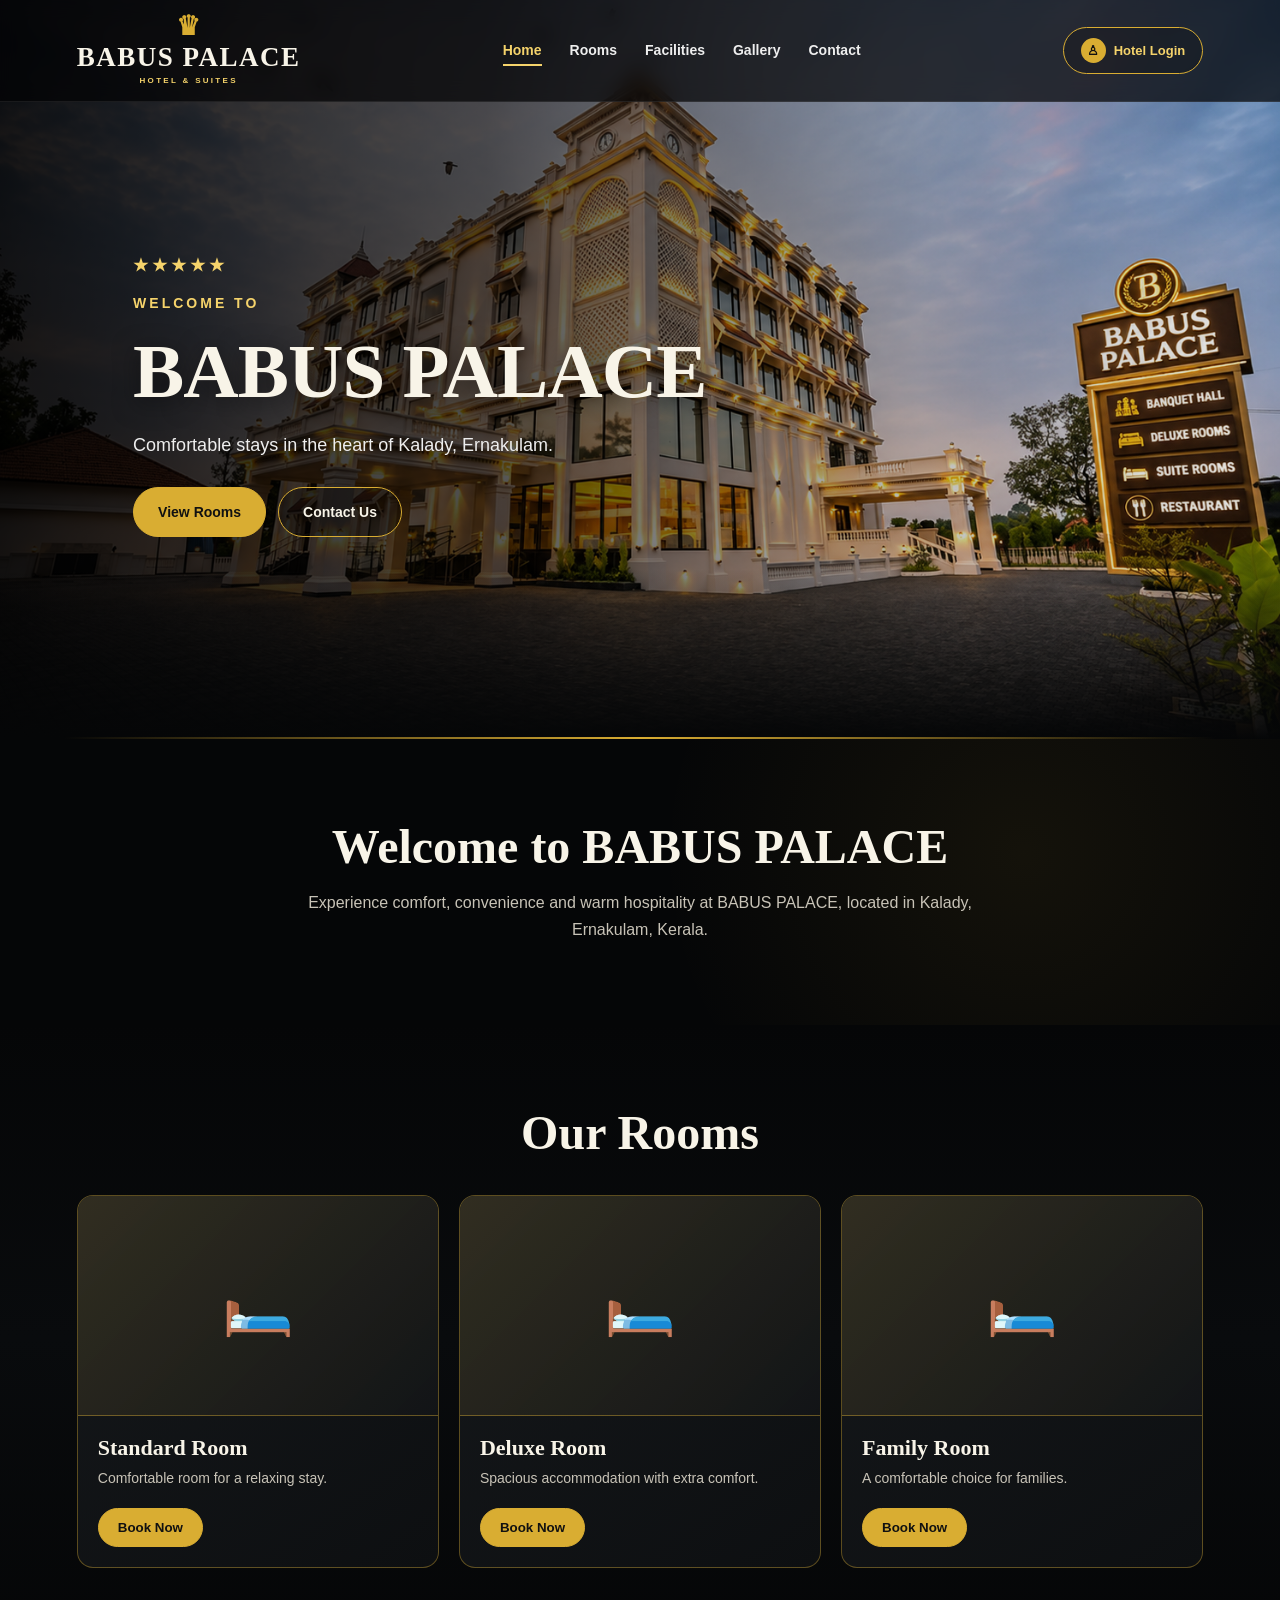
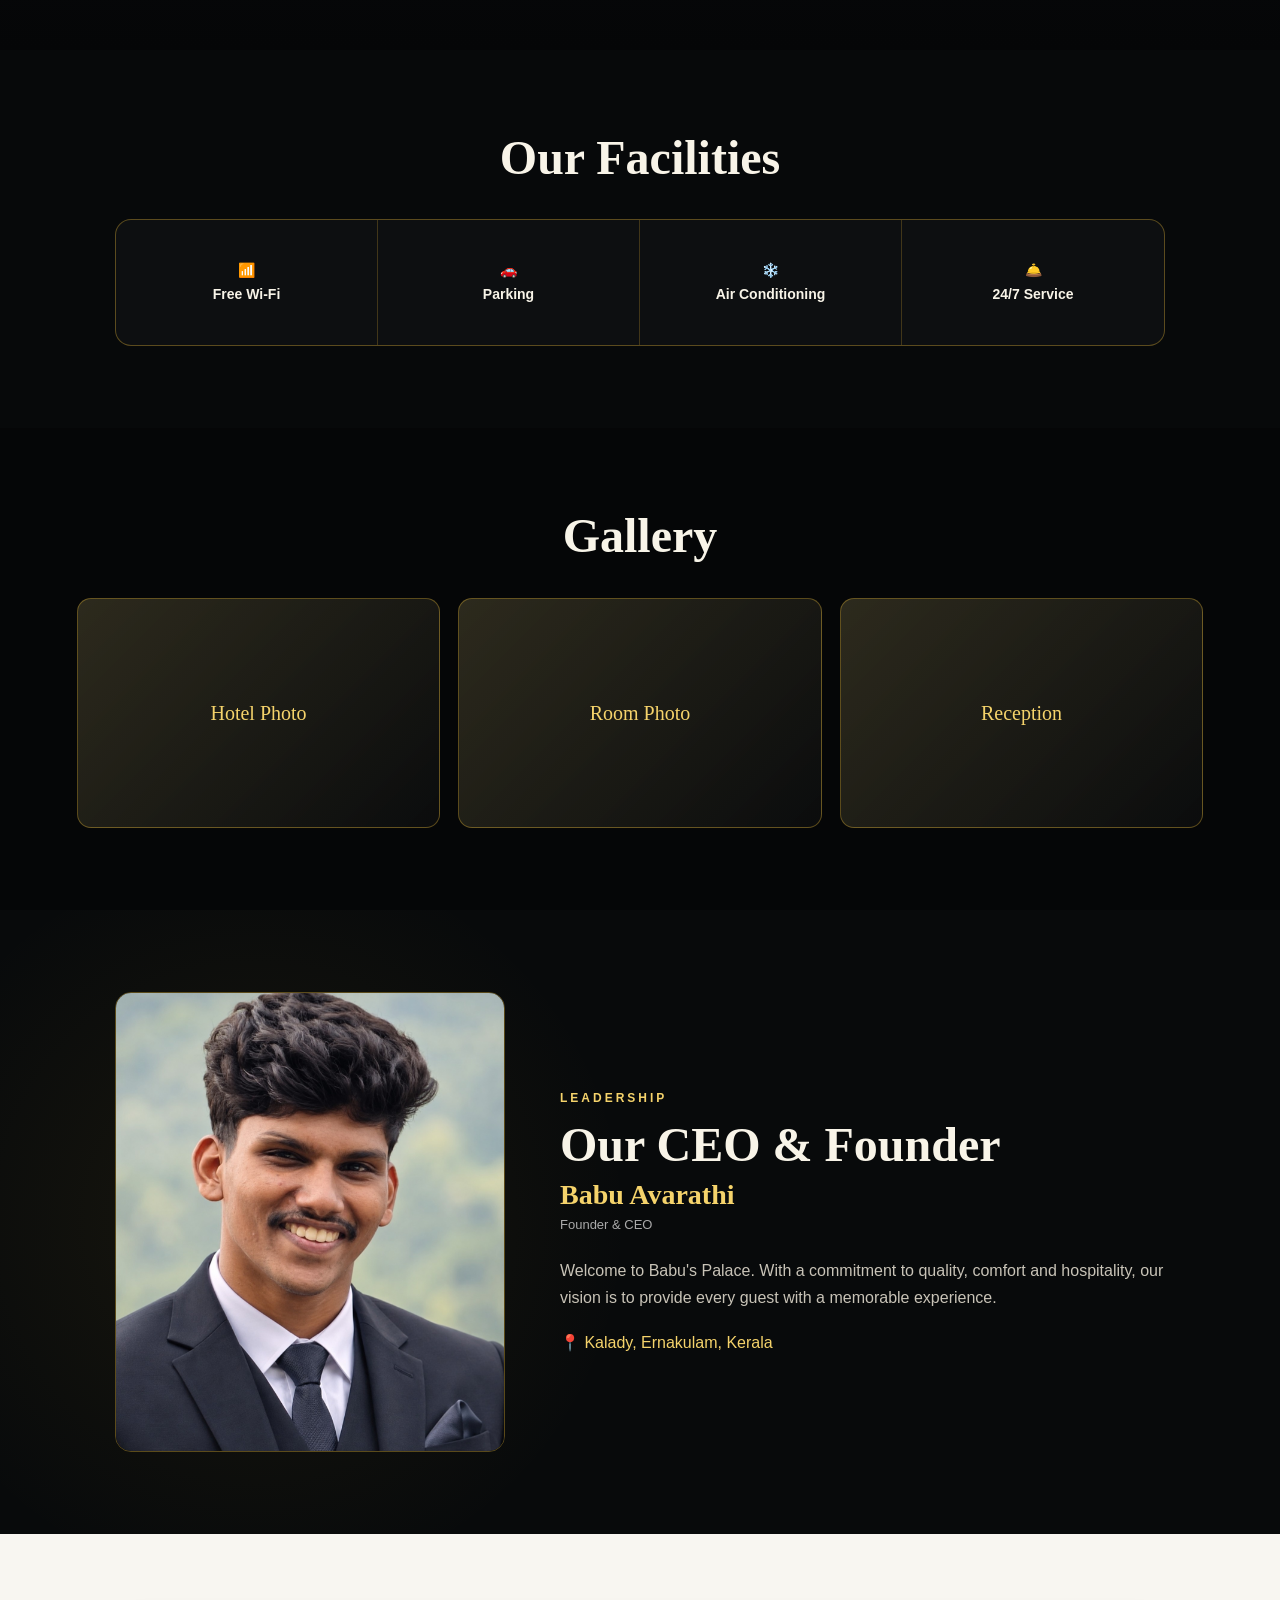
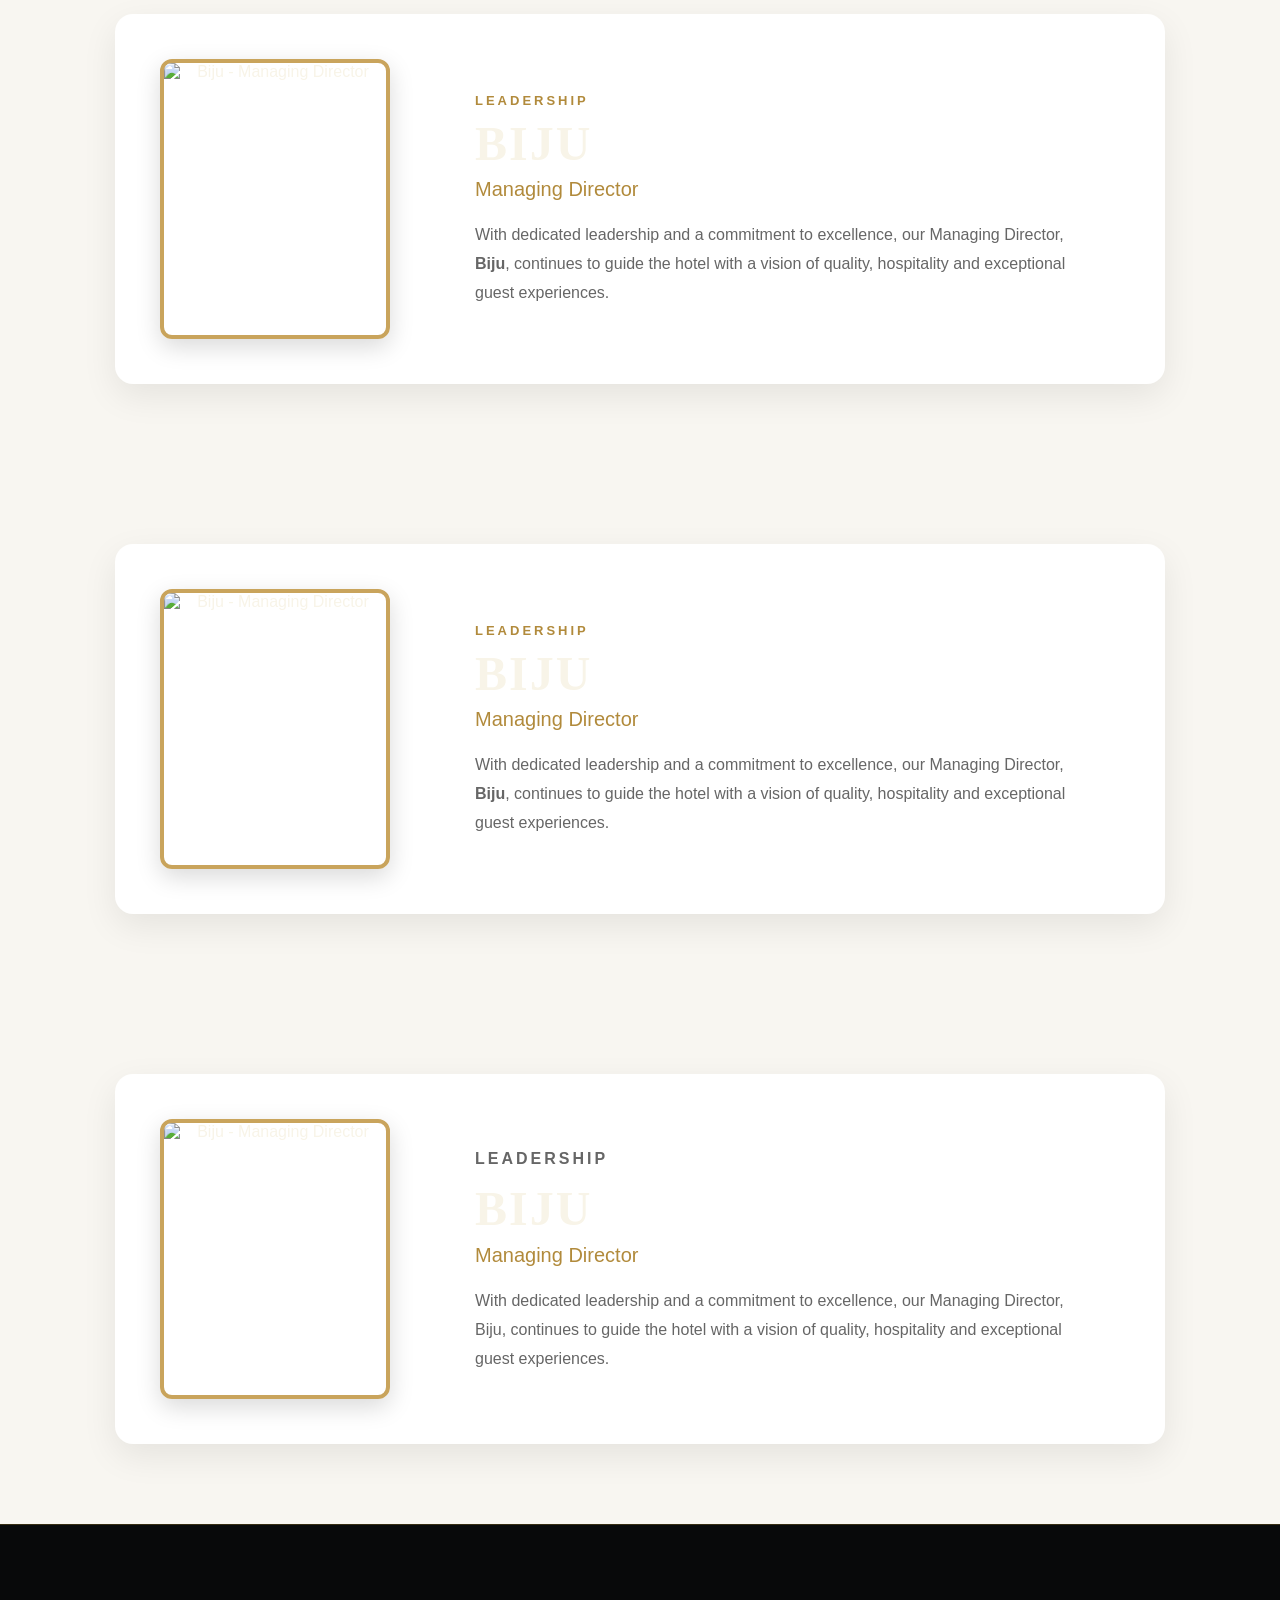
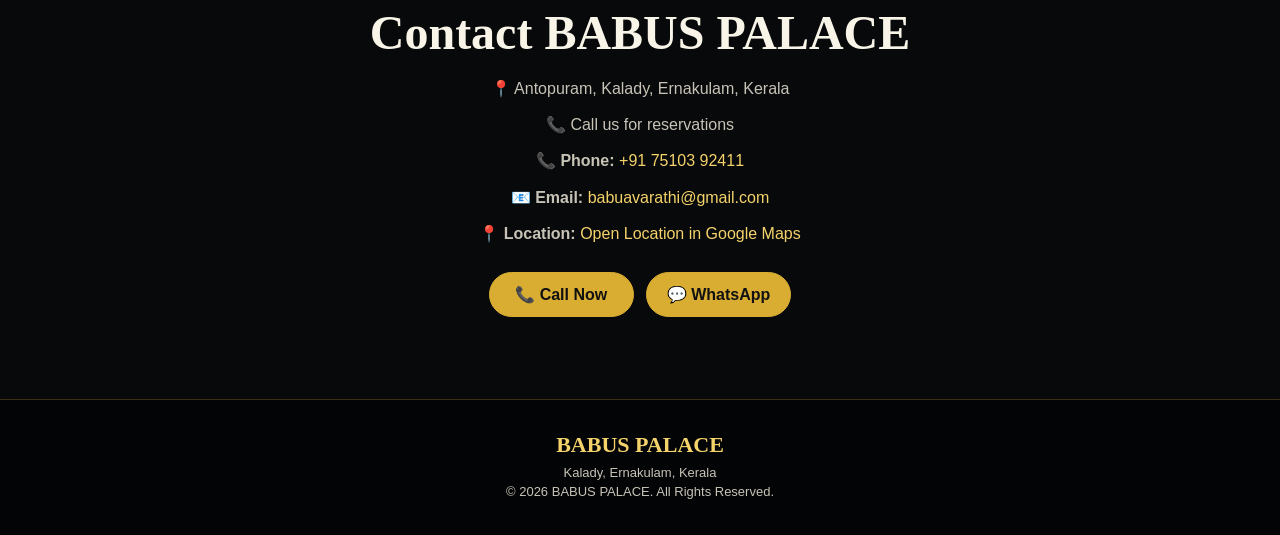
==== index.html @ 56fa8576 "Update index.html" ====
<!DOCTYPE html>
<html lang="en">
<head>
    <meta charset="UTF-8">
    <meta name="viewport" content="width=device-width, initial-scale=1.0">

    <title>BABUS PALACE | Kalady, Ernakulam</title>

    <link rel="stylesheet" href="./style.css">
</head>

<body>

    <!-- Navigation -->
    <header>
        <div class="logo">BABUS PALACE</div>

        <nav>
            <a href="#home">Home</a>
            <a href="#rooms">Rooms</a>
            <a href="#facilities">Facilities</a>
            <a href="#gallery">Gallery</a>
            <a href="#contact">Contact</a>
        </nav>
        <a href="admin.html" class="hotel-login">
    <span class="hotel-login-icon">♙</span>
    <span>Hotel Login</span>
</a>
    </header>


    <!-- Hero Section -->
    <section id="home" class="hero">

        <div class="hero-content">

            <p class="welcome">WELCOME TO</p>

            <h1>BABUS PALACE</h1>

            <p>
                Comfortable stays in the heart of
                Kalady, Ernakulam.
            </p>

            <div class="buttons">

                <a href="#rooms" class="btn">
                    View Rooms
                </a>

                <a href="#contact" class="btn secondary">
                    Contact Us
                </a>

            </div>

        </div>

    </section>


    <!-- About -->
    <section class="about">

        <h2>Welcome to BABUS PALACE</h2>

        <p>
            Experience comfort, convenience and warm hospitality
            at BABUS PALACE, located in Kalady, Ernakulam, Kerala.
        </p>

    </section>


    <!-- Rooms -->
    <section id="rooms" class="section">

        <h2>Our Rooms</h2>

        <div class="cards">

            <div class="card">

                <div class="room-image">
                    🛏️
                </div>

                <h3>Standard Room</h3>

                <p>
                    Comfortable room for a relaxing stay.
                </p>

                <button onclick="bookRoom('Standard Room')">
                    Book Now
                </button>

            </div>


            <div class="card">

                <div class="room-image">
                    🛏️
                </div>

                <h3>Deluxe Room</h3>

                <p>
                    Spacious accommodation with extra comfort.
                </p>

                <button onclick="bookRoom('Deluxe Room')">
                    Book Now
                </button>

            </div>


            <div class="card">

                <div class="room-image">
                    🛏️
                </div>

                <h3>Family Room</h3>

                <p>
                    A comfortable choice for families.
                </p>

                <button onclick="bookRoom('Family Room')">
                    Book Now
                </button>

            </div>

        </div>

    </section>


    <!-- Facilities -->
    <section id="facilities" class="section facilities">

        <h2>Our Facilities</h2>

        <div class="facility-grid">

            <div>📶<br>Free Wi-Fi</div>

            <div>🚗<br>Parking</div>

            <div>❄️<br>Air Conditioning</div>

            <div>🛎️<br>24/7 Service</div>

        </div>

    </section>


    <!-- Gallery -->
    <section id="gallery" class="section">

        <h2>Gallery</h2>

        <div class="gallery">

            <div class="gallery-box">Hotel Photo</div>

            <div class="gallery-box">Room Photo</div>

            <div class="gallery-box">Reception</div>

        </div>

    </section>

<!-- CEO SECTION -->
<section class="ceo-section">
    <div class="ceo-container">

        <div class="ceo-photo">
            <img src="ceo.jpg" alt="Babu Avarathi - CEO & Founder">
        </div>

        <div class="ceo-details">
            <p class="ceo-label">LEADERSHIP</p>
            <h2>Our CEO & Founder</h2>
            <h3>Babu Avarathi</h3>
            <p class="ceo-title">Founder & CEO</p>

            <p>
                Welcome to Babu's Palace. With a commitment to quality,
                comfort and hospitality, our vision is to provide every
                guest with a memorable experience.
            </p>

            <p class="ceo-location">
                📍 Kalady, Ernakulam, Kerala
            </p>
        </div>

    </div>
</section>
    <!-- Managing Director Section -->
<section class="md-section" id="managing-director">

    <div class="md-container">

        <div class="md-photo">
            <img src="md.jpg" alt="Biju - Managing Director">
        </div>

        <div class="md-content">
            <span class="md-label">LEADERSHIP</span>

            <h2>BIJU</h2>

            <h3>Managing Director</h3>

            <p>
                With dedicated leadership and a commitment to excellence,
                our Managing Director, <strong>Biju</strong>, continues to
                guide the hotel with a vision of quality, hospitality and
                exceptional guest experiences.
            </p>
        </div>

    </div>

</section>

<!-- Managing Director Section -->
<section class="md-section" id="managing-director">

    <div class="md-container">

        <div class="md-photo">
            <img src="md.jpg" alt="Biju - Managing Director">
        </div>

        <div class="md-content">
            <span class="md-label">LEADERSHIP</span>

            <h2>BIJU</h2>

            <h3>Managing Director</h3>

            <p>
                With dedicated leadership and a commitment to excellence,
                our Managing Director, <strong>Biju</strong>, continues to
                guide the hotel with a vision of quality, hospitality and
                exceptional guest experiences.
            </p>
        </div>

    </div>

</section>

<!-- Managing Director -->
<section class="md-section" id="managing-director">

    <div class="md-container">

        <div class="md-photo">
            <img src="md.png" alt="Biju - Managing Director">
        </div>

        <div class="md-content">

            <p class="md-label">LEADERSHIP</p>

            <h2>BIJU</h2>

            <h3>Managing Director</h3>

            <p>
                With dedicated leadership and a commitment to excellence,
                our Managing Director, Biju, continues to guide the hotel
                with a vision of quality, hospitality and exceptional
                guest experiences.
            </p>

        </div>

    </div>

</section>
    <!-- Contact -->
    
<!-- Contact -->
<section id="contact" class="contact-section">

    <h2>Contact BABUS PALACE</h2>

    <p>📍 Antopuram, Kalady, Ernakulam, Kerala</p>

    <p>📞 Call us for reservations</p>

    <p>
        📞 <strong>Phone:</strong>
        <a href="tel:+917510392411">+91 75103 92411</a>
    </p>

    <p>
        📧 <strong>Email:</strong>
        <a href="mailto:babuavarathi@gmail.com">
            babuavarathi@gmail.com
        </a>
    </p>

    <p>
        📍 <strong>Location:</strong>
        <a href="https://www.google.com/maps/search/?api=1&query=Antopuram%2C%20Kalady%2C%20Ernakulam%2C%20Kerala"
           target="_blank">
            Open Location in Google Maps
        </a>
    </p>

    <div class="contact-buttons">

        <a href="tel:+917510392411">
            📞 Call Now
        </a>

        <a href="https://wa.me/917510392411" target="_blank">
            💬 WhatsApp
        </a>

    </div>

</section>

    <!-- Footer -->
    <footer>

        <h3>BABUS PALACE</h3>

        <p>Kalady, Ernakulam, Kerala</p>

        <p>© 2026 BABUS PALACE. All Rights Reserved.</p>

    </footer>


    <script src="script.js"></script>
    
</body>
</html>
---- style.css ----
/* =========================================================
   BABUS PALACE HOTEL & SUITES
   LUXURY BLACK + GOLD RESPONSIVE DESIGN
   ========================================================= */

:root{
    --gold:#d9ad32;
    --gold-light:#f5d36b;
    --gold-dark:#9b7418;
    --black:#050607;
    --black-2:#0b0d0f;
    --card:#111417;
    --white:#f8f4e8;
    --muted:#c8c3b7;
    --line:rgba(217,173,50,.38);
    --serif:Georgia,"Times New Roman",serif;
    --sans:Arial,Helvetica,sans-serif;
}

*{
    box-sizing:border-box;
    margin:0;
    padding:0;
}

html{
    scroll-behavior:smooth;
    width:100%;
    overflow-x:hidden;
}

body{
    width:100%;
    min-height:100vh;
    overflow-x:hidden;
    background:var(--black);
    color:var(--white);
    font-family:var(--sans);
}

a{
    color:inherit;
}

img{
    max-width:100%;
    display:block;
}

/* =========================================================
   HEADER
   ========================================================= */

header{
    position:absolute;
    top:0;
    left:0;
    right:0;
    z-index:1000;

    min-height:92px;
    padding:16px 5%;

    display:flex;
    align-items:center;
    justify-content:space-between;
    gap:24px;

    background:rgba(3,4,5,.72);
    border-bottom:1px solid rgba(255,255,255,.08);

    backdrop-filter:blur(10px);
}

.logo{
    flex:0 0 auto;

    color:var(--white)!important;
    font-family:var(--serif);
    font-size:27px;
    font-weight:700;
    letter-spacing:1.5px;
    line-height:1;
    text-align:center;
    white-space:nowrap;
}

.logo::before{
    content:"♛";
    display:block;
    color:var(--gold);
    font-size:27px;
    line-height:.8;
    margin-bottom:6px;
}

.logo::after{
    content:"HOTEL & SUITES";
    display:block;
    margin-top:5px;

    color:var(--gold-light);
    font:700 8px var(--sans);
    letter-spacing:2.3px;
}

nav{
    flex:1;

    display:flex;
    align-items:center;
    justify-content:center;

    gap:28px;
}

nav a{
    position:relative;

    padding:10px 0;

    color:#eee!important;
    text-decoration:none;

    font-size:14px;
    font-weight:600;
    white-space:nowrap;
}

nav a::after{
    content:"";

    position:absolute;
    left:0;
    bottom:2px;

    width:0;
    height:2px;

    background:var(--gold-light);

    transition:.25s;
}

nav a:hover,
nav a:first-child{
    color:var(--gold-light)!important;
}

nav a:hover::after,
nav a:first-child::after{
    width:100%;
}

/* HOTEL LOGIN */

.hotel-login{
    flex:0 0 auto;

    display:inline-flex!important;
    align-items:center!important;
    justify-content:center!important;

    gap:8px!important;

    padding:10px 17px!important;

    border:1px solid var(--gold)!important;
    border-radius:30px!important;

    background:rgba(0,0,0,.2)!important;
    color:var(--gold-light)!important;

    text-decoration:none!important;

    font-size:13px!important;
    font-weight:700!important;

    transition:.25s;
}

.hotel-login:hover{
    background:var(--gold)!important;
    color:#111!important;
    transform:translateY(-2px);
}

.hotel-login-icon{
    width:25px!important;
    height:25px!important;

    display:flex!important;
    align-items:center!important;
    justify-content:center!important;

    border-radius:50%!important;

    background:var(--gold)!important;
    color:#111!important;

    font-size:13px!important;
}

/* =========================================================
   HERO
   ========================================================= */

.hero{
    position:relative;

    min-height:720px;
    width:100%;

    display:flex;
    align-items:center;

    overflow:hidden;

    background:
        linear-gradient(
            90deg,
            rgba(0,0,0,.90) 0%,
            rgba(0,0,0,.68) 38%,
            rgba(0,0,0,.25) 72%,
            rgba(0,0,0,.08) 100%
        ),
        url("hotel.jpg") center/cover no-repeat;
}

.hero::before{
    content:"";

    position:absolute;
    left:0;
    right:0;
    bottom:0;

    height:170px;

    background:linear-gradient(
        transparent,
        var(--black)
    );
}

.hero::after{
    content:"";

    position:absolute;

    left:5%;
    right:5%;
    bottom:0;

    height:2px;

    background:linear-gradient(
        90deg,
        transparent,
        var(--gold),
        transparent
    );
}

.hero-content{
    position:relative;
    z-index:2;

    width:min(1150px,90%);
    margin:auto;

    padding:150px 0 100px;
}

.welcome{
    color:var(--gold-light)!important;

    font-size:14px!important;
    font-weight:700;

    letter-spacing:3px!important;

    margin-bottom:17px;
}

.welcome::before{
    content:"★★★★★";

    display:block;

    color:var(--gold-light);

    font-size:17px;
    letter-spacing:4px;

    margin-bottom:11px;
}

.hero h1{
    max-width:700px;

    margin:0 0 20px!important;

    color:var(--white)!important;

    font:
        700
        clamp(45px,6vw,78px)
        /1.02
        var(--serif)!important;

    letter-spacing:-1px;

    text-shadow:0 5px 25px rgba(0,0,0,.5);
}

.hero p:not(.welcome){
    max-width:570px;

    margin-bottom:27px!important;

    color:#eee!important;

    font-size:18px!important;
    line-height:1.6!important;
}

/* =========================================================
   HERO BUTTONS
   IMPORTANT: YOUR HTML USES .buttons
   ========================================================= */

.buttons{
    display:flex;
    flex-wrap:wrap;
    gap:12px;
}

.btn{
    min-height:50px;

    display:inline-flex;
    align-items:center;
    justify-content:center;

    padding:13px 24px!important;

    border:1px solid var(--gold)!important;
    border-radius:30px!important;

    background:var(--gold)!important;
    color:#111!important;

    text-decoration:none!important;

    font-size:14px;
    font-weight:700;

    transition:.25s;
}

.btn:hover{
    background:var(--gold-light)!important;
    transform:translateY(-2px);
}

.btn.secondary{
    background:rgba(0,0,0,.35)!important;
    color:var(--white)!important;
}

/* =========================================================
   ALL SECTIONS
   ========================================================= */

section{
    position:relative;

    width:100%;

    padding:82px 5%;

    background:var(--black);
}

section h2{
    color:var(--white)!important;

    font:
        700
        clamp(32px,4vw,48px)
        /1.1
        var(--serif)!important;

    margin-bottom:15px;
}

section p{
    color:var(--muted);
    line-height:1.7;
}

/* =========================================================
   ABOUT
   ========================================================= */

.about{
    background:
        radial-gradient(
            circle at 80% 40%,
            rgba(217,173,50,.07),
            transparent 35%
        ),
        var(--black)!important;

    text-align:center;
}

.about p{
    max-width:720px;
    margin:auto;
}

/* =========================================================
   ROOMS
   IMPORTANT: YOUR HTML USES .cards AND .card
   ========================================================= */

#rooms{
    background:
        linear-gradient(
            180deg,
            var(--black),
            #090b0d,
            var(--black)
        );
}

#rooms > h2{
    text-align:center;
}

.cards{
    width:min(1150px,100%);

    margin:35px auto 0;

    display:grid;

    grid-template-columns:
        repeat(3,minmax(0,1fr));

    gap:20px;
}

.card{
    overflow:hidden;

    background:
        linear-gradient(
            145deg,
            #15181b,
            #0d0f11
        )!important;

    border:1px solid var(--line)!important;

    border-radius:16px!important;

    transition:.3s ease;

    text-align:left;
}

.card:hover{
    transform:translateY(-7px);

    border-color:var(--gold)!important;

    box-shadow:
        0 18px 40px rgba(0,0,0,.55);
}

/* ROOM IMAGE */

.room-image{
    width:100%;
    height:220px;

    display:flex;
    align-items:center;
    justify-content:center;

    background:
        linear-gradient(
            135deg,
            rgba(217,173,50,.13),
            rgba(0,0,0,.25)
        ),
        #181b1e;

    color:var(--gold-light);

    font-size:58px;

    border-bottom:1px solid var(--line);
}

.card h3{
    padding:19px 20px 6px;

    color:var(--white)!important;

    font:
        700
        22px
        var(--serif)!important;
}

.card p{
    padding:0 20px 17px;

    color:var(--muted)!important;

    font-size:14px;
}

.card button{
    margin:0 20px 20px;

    padding:11px 19px;

    border:1px solid var(--gold);

    border-radius:25px;

    background:var(--gold);

    color:#111;

    font-weight:700;

    cursor:pointer;

    transition:.25s;
}

.card button:hover{
    background:var(--gold-light);

    transform:translateY(-2px);
}

/* =========================================================
   FACILITIES
   IMPORTANT: YOUR HTML USES .facility-grid
   ========================================================= */

.facilities{
    background:#07090a!important;
}

#facilities > h2{
    text-align:center;
}

.facility-grid{
    width:min(1050px,100%);

    margin:35px auto 0;

    display:grid;

    grid-template-columns:
        repeat(4,1fr);

    border:1px solid var(--line);

    border-radius:16px;

    overflow:hidden;

    background:#0d0f11;
}

.facility-grid > div{
    min-height:125px;

    padding:25px 12px;

    display:flex;

    flex-direction:column;

    align-items:center;
    justify-content:center;

    text-align:center;

    color:var(--white);

    font-size:14px;

    font-weight:700;

    line-height:1.7;

    border-right:
        1px solid
        rgba(217,173,50,.25);
}

.facility-grid > div:last-child{
    border-right:0;
}

/* =========================================================
   GALLERY
   IMPORTANT: YOUR HTML USES .gallery-box
   ========================================================= */

#gallery{
    background:var(--black);
}

#gallery > h2{
    text-align:center;
}

.gallery{
    width:min(1150px,100%);

    margin:35px auto 0;

    display:grid;

    grid-template-columns:
        repeat(3,1fr);

    gap:18px;
}

.gallery-box{
    min-height:230px;

    display:flex;

    align-items:center;
    justify-content:center;

    border:1px solid var(--line);

    border-radius:14px;

    background:
        linear-gradient(
            135deg,
            rgba(217,173,50,.12),
            rgba(0,0,0,.5)
        ),
        #15181a;

    color:var(--gold-light);

    font-family:var(--serif);

    font-size:20px;

    text-align:center;

    transition:.3s;
}

.gallery-box:hover{
    transform:translateY(-5px);

    border-color:var(--gold);

    box-shadow:
        0 15px 35px rgba(0,0,0,.45);
}

/* =========================================================
   CEO SECTION
   ========================================================= */

.ceo-section{
    background:
        radial-gradient(
            circle at 20% 50%,
            rgba(217,173,50,.08),
            transparent 35%
        ),
        #080a0b!important;
}

.ceo-container{
    width:min(1050px,100%);

    margin:auto;

    display:grid;

    grid-template-columns:
        minmax(260px,390px)
        1fr;

    gap:55px;

    align-items:center;
}

.ceo-photo img{
    width:100%;

    height:460px;

    object-fit:cover;

    object-position:center;

    border:1px solid var(--line);

    border-radius:16px;
}

.ceo-label{
    color:var(--gold-light)!important;

    font-size:12px;

    font-weight:700;

    letter-spacing:3px;

    margin-bottom:10px;
}

.ceo-details h2{
    margin-bottom:8px;
}

.ceo-details h3{
    color:var(--gold-light);

    font:
        700
        28px
        var(--serif);

    margin-bottom:3px;
}

.ceo-title{
    color:#aaa!important;

    font-size:13px;

    margin-bottom:20px;
}

.ceo-location{
    margin-top:18px;

    color:var(--gold-light)!important;
}

/* =========================================================
   CONTACT
   ========================================================= */

.contact-section{
    text-align:center;

    border-top:
        1px solid
        rgba(217,173,50,.22);

    background:#08090a!important;
}

.contact-section > p{
    margin:9px auto;
}

.contact-section a{
    color:var(--gold-light);

    text-decoration:none;
}

.contact-section a:hover{
    text-decoration:underline;
}

.contact-buttons{
    margin-top:25px;

    display:flex;

    justify-content:center;

    flex-wrap:wrap;

    gap:12px;
}

.contact-buttons a{
    display:inline-flex;

    align-items:center;
    justify-content:center;

    min-width:145px;

    padding:12px 20px;

    border:1px solid var(--gold);

    border-radius:28px;

    background:var(--gold);

    color:#111!important;

    font-weight:700;

    text-decoration:none!important;

    transition:.25s;
}

.contact-buttons a:hover{
    background:var(--gold-light);

    transform:translateY(-2px);
}

/* =========================================================
   FOOTER
   ========================================================= */

footer{
    width:100%;

    padding:32px 5%;

    text-align:center;

    background:#030405;

    border-top:
        1px solid
        rgba(217,173,50,.25);
}

footer h3{
    color:var(--gold-light);

    font:
        700
        22px
        var(--serif);

    margin-bottom:7px;
}

footer p{
    color:var(--muted);

    font-size:13px;

    margin:4px 0;
}

/* =========================================================
   WINDOWS / DESKTOP
   ========================================================= */

@media (min-width:1000px){

    header{
        padding-left:6%;
        padding-right:6%;
    }

    section{
        padding-left:6%;
        padding-right:6%;
    }

    .hero-content{
        padding-top:170px;
        padding-bottom:120px;
    }
}

/* =========================================================
   TABLET
   ========================================================= */

@media (max-width:900px){

    nav{
        gap:16px;
    }

    nav a{
        font-size:12px;
    }

    .cards{
        grid-template-columns:
            repeat(2,minmax(0,1fr));
    }

    .facility-grid{
        grid-template-columns:
            repeat(2,1fr);
    }

    .facility-grid > div:nth-child(2){
        border-right:0;
    }

    .facility-grid > div:nth-child(-n+2){
        border-bottom:
            1px solid
            rgba(217,173,50,.25);
    }

    .gallery{
        grid-template-columns:
            repeat(2,1fr);
    }

    .ceo-container{
        grid-template-columns:1fr;

        max-width:650px;
    }

    .ceo-photo img{
        height:420px;
    }
}

/* =========================================================
   MOBILE
   ========================================================= */

@media (max-width:600px){

    header{
        min-height:68px;

        padding:10px 12px;

        gap:9px;
    }

    .logo{
        font-size:17px;

        letter-spacing:1px;
    }

    .logo::before{
        font-size:20px;

        margin-bottom:3px;
    }

    .logo::after{
        font-size:5.5px;

        letter-spacing:1.2px;

        margin-top:3px;
    }

    nav{
        gap:10px;

        overflow:hidden;
    }

    nav a{
        font-size:9px;

        padding:7px 0;
    }

    .hotel-login{
        padding:6px 8px!important;

        gap:4px!important;

        font-size:10px!important;
    }

    .hotel-login-icon{
        width:20px!important;

        height:20px!important;

        font-size:10px!important;
    }

    /* HERO */

    .hero{
        min-height:650px;

        align-items:flex-end;

        background-position:center;
    }

    .hero-content{
        width:90%;

        padding:150px 0 65px;
    }

    .welcome{
        font-size:10px!important;

        letter-spacing:2.5px!important;
    }

    .welcome::before{
        font-size:14px;
    }

    .hero h1{
        font-size:40px!important;

        max-width:340px;
    }

    .hero p:not(.welcome){
        font-size:14px!important;

        max-width:330px;
    }

    .buttons{
        gap:8px;
    }

    .btn{
        min-height:44px;

        padding:10px 15px!important;

        font-size:11px;
    }

    /* SECTIONS */

    section{
        padding:58px 17px;
    }

    section h2{
        font-size:30px!important;
    }

    /* ROOMS */

    .cards{
        grid-template-columns:1fr;

        gap:16px;
    }

    .room-image{
        height:205px;
    }

    /* FACILITIES */

    .facility-grid{
        grid-template-columns:
            repeat(2,1fr);
    }

    .facility-grid > div{
        min-height:100px;

        font-size:12px;

        padding:16px 7px;
    }

    /* GALLERY */

    .gallery{
        grid-template-columns:1fr;

        gap:14px;
    }

    .gallery-box{
        min-height:190px;
    }

    /* CEO */

    .ceo-container{
        gap:28px;
    }

    .ceo-photo img{
        height:390px;
    }

    .ceo-details h3{
        font-size:25px;
    }

    /* CONTACT */

    .contact-buttons a{
        width:100%;

        max-width:280px;
    }
}

/* =========================================================
   VERY SMALL PHONES
   ========================================================= */

@media (max-width:390px){

    header{
        padding:9px 8px;
    }

    .logo{
        font-size:14px;
    }

    nav{
        gap:7px;
    }

    nav a{
        font-size:8px;
    }

    .hotel-login span:last-child{
        display:none;
    }

    .hotel-login{
        padding:5px 7px!important;
    }

    .hero{
        min-height:620px;
    }

    .hero-content{
        padding-bottom:55px;
    }

    .hero h1{
        font-size:35px!important;
    }

    .btn{
        padding:9px 12px!important;
    }
}
/* =================================
   MANAGING DIRECTOR
================================= */

.md-section {
    padding: 80px 20px;
    background: #f8f6f1;
}

.md-container {
    max-width: 1050px;
    margin: auto;
    display: flex;
    align-items: center;
    gap: 55px;
    background: #ffffff;
    padding: 45px;
    border-radius: 18px;
    box-shadow: 0 12px 35px rgba(0, 0, 0, 0.08);
}

.md-photo {
    flex: 0 0 260px;
    text-align: center;
}

.md-photo img {
    width: 230px;
    height: 280px;
    object-fit: cover;
    border-radius: 12px;
    border: 4px solid #c9a45c;
    box-shadow: 0 8px 25px rgba(0, 0, 0, 0.15);
}

.md-content {
    flex: 1;
}

.md-label {
    display: inline-block;
    font-size: 13px;
    letter-spacing: 3px;
    color: #b18a3b;
    font-weight: 700;
    margin-bottom: 10px;
}

.md-content h2 {
    margin: 0;
    font-size: 42px;
    letter-spacing: 2px;
    color: #222;
}

.md-content h3 {
    margin: 8px 0 20px;
    font-size: 20px;
    font-weight: 500;
    color: #b18a3b;
}

.md-content p {
    font-size: 16px;
    line-height: 1.8;
    color: #666;
    max-width: 600px;
}

/* =================================
   MOBILE RESPONSIVE
================================= */

@media (max-width: 768px) {

    .md-section {
        padding: 55px 15px;
    }

    .md-container {
        flex-direction: column;
        text-align: center;
        gap: 25px;
        padding: 30px 20px;
    }

    .md-photo img {
        width: 190px;
        height: 235px;
    }

    .md-content h2 {
        font-size: 32px;
    }

    .md-content h3 {
        font-size: 18px;
    }

    .md-content p {
        font-size: 15px;
        line-height: 1.7;
    }
}
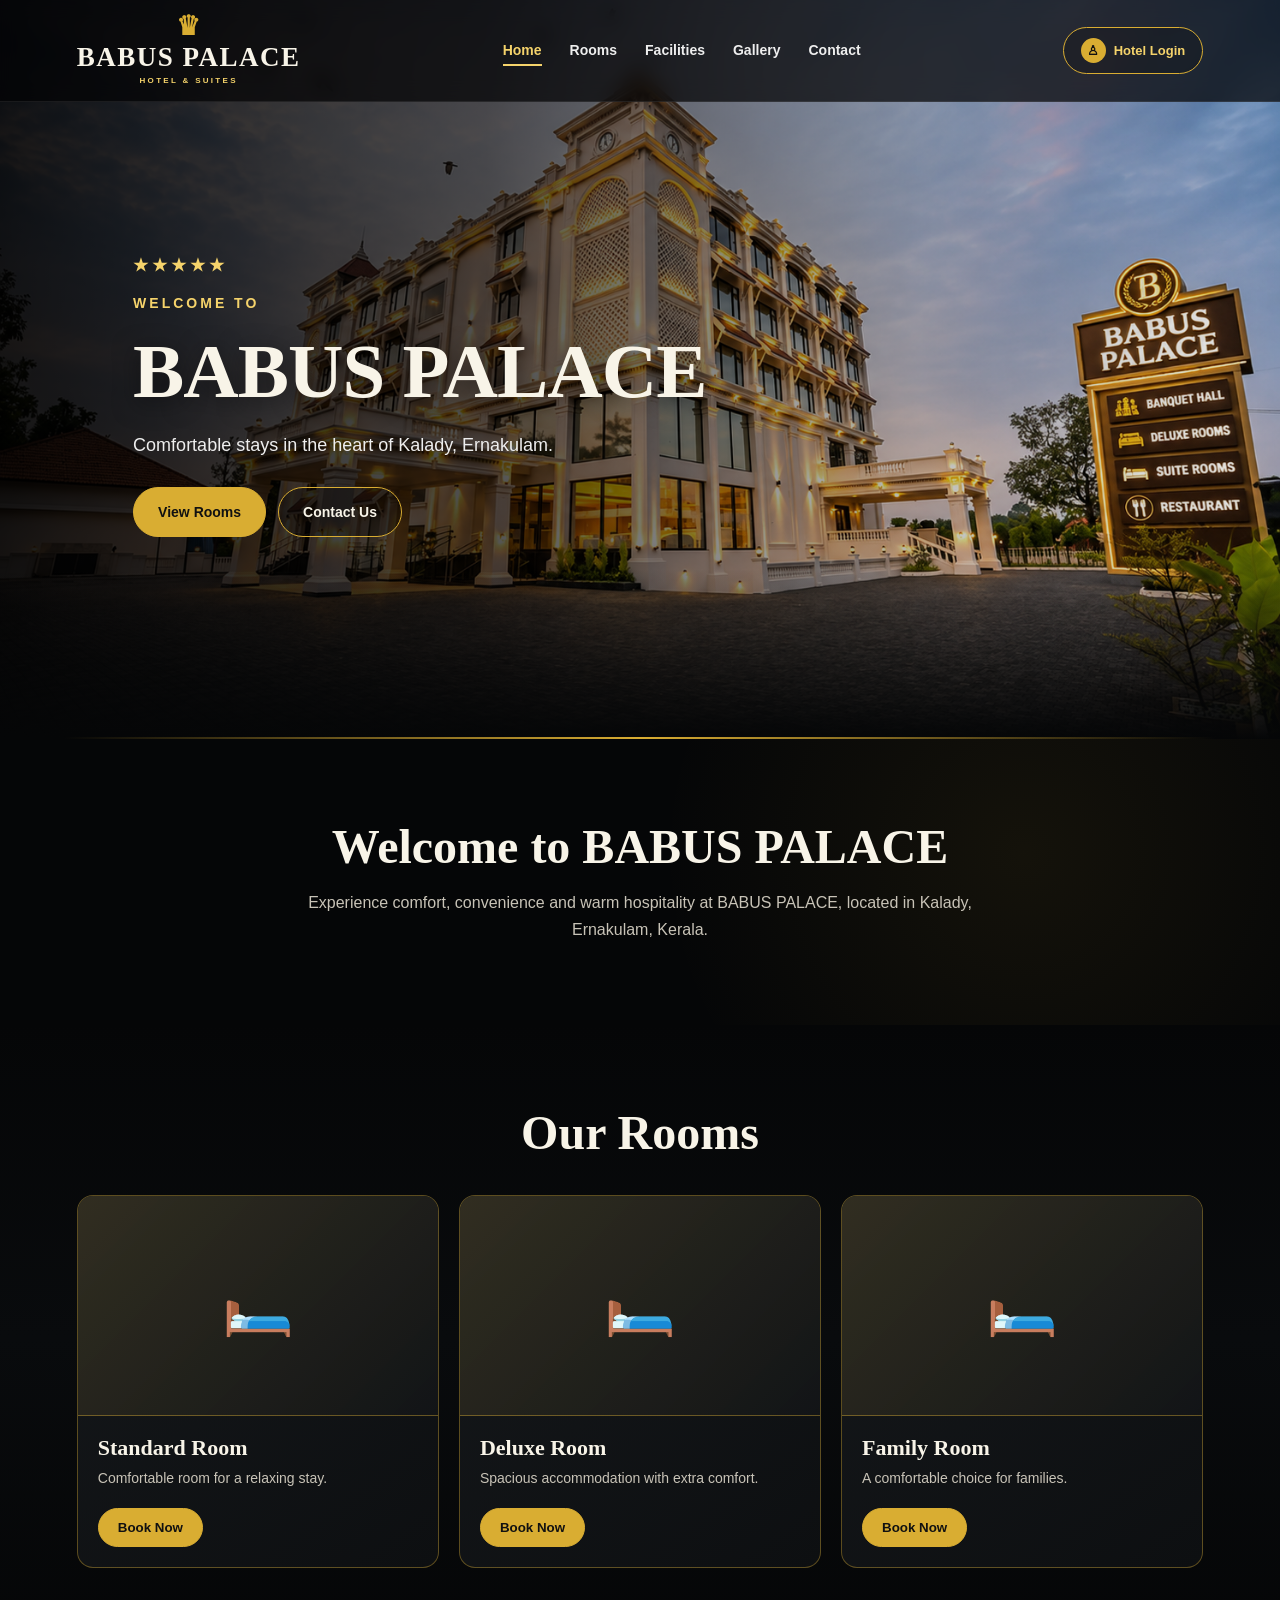
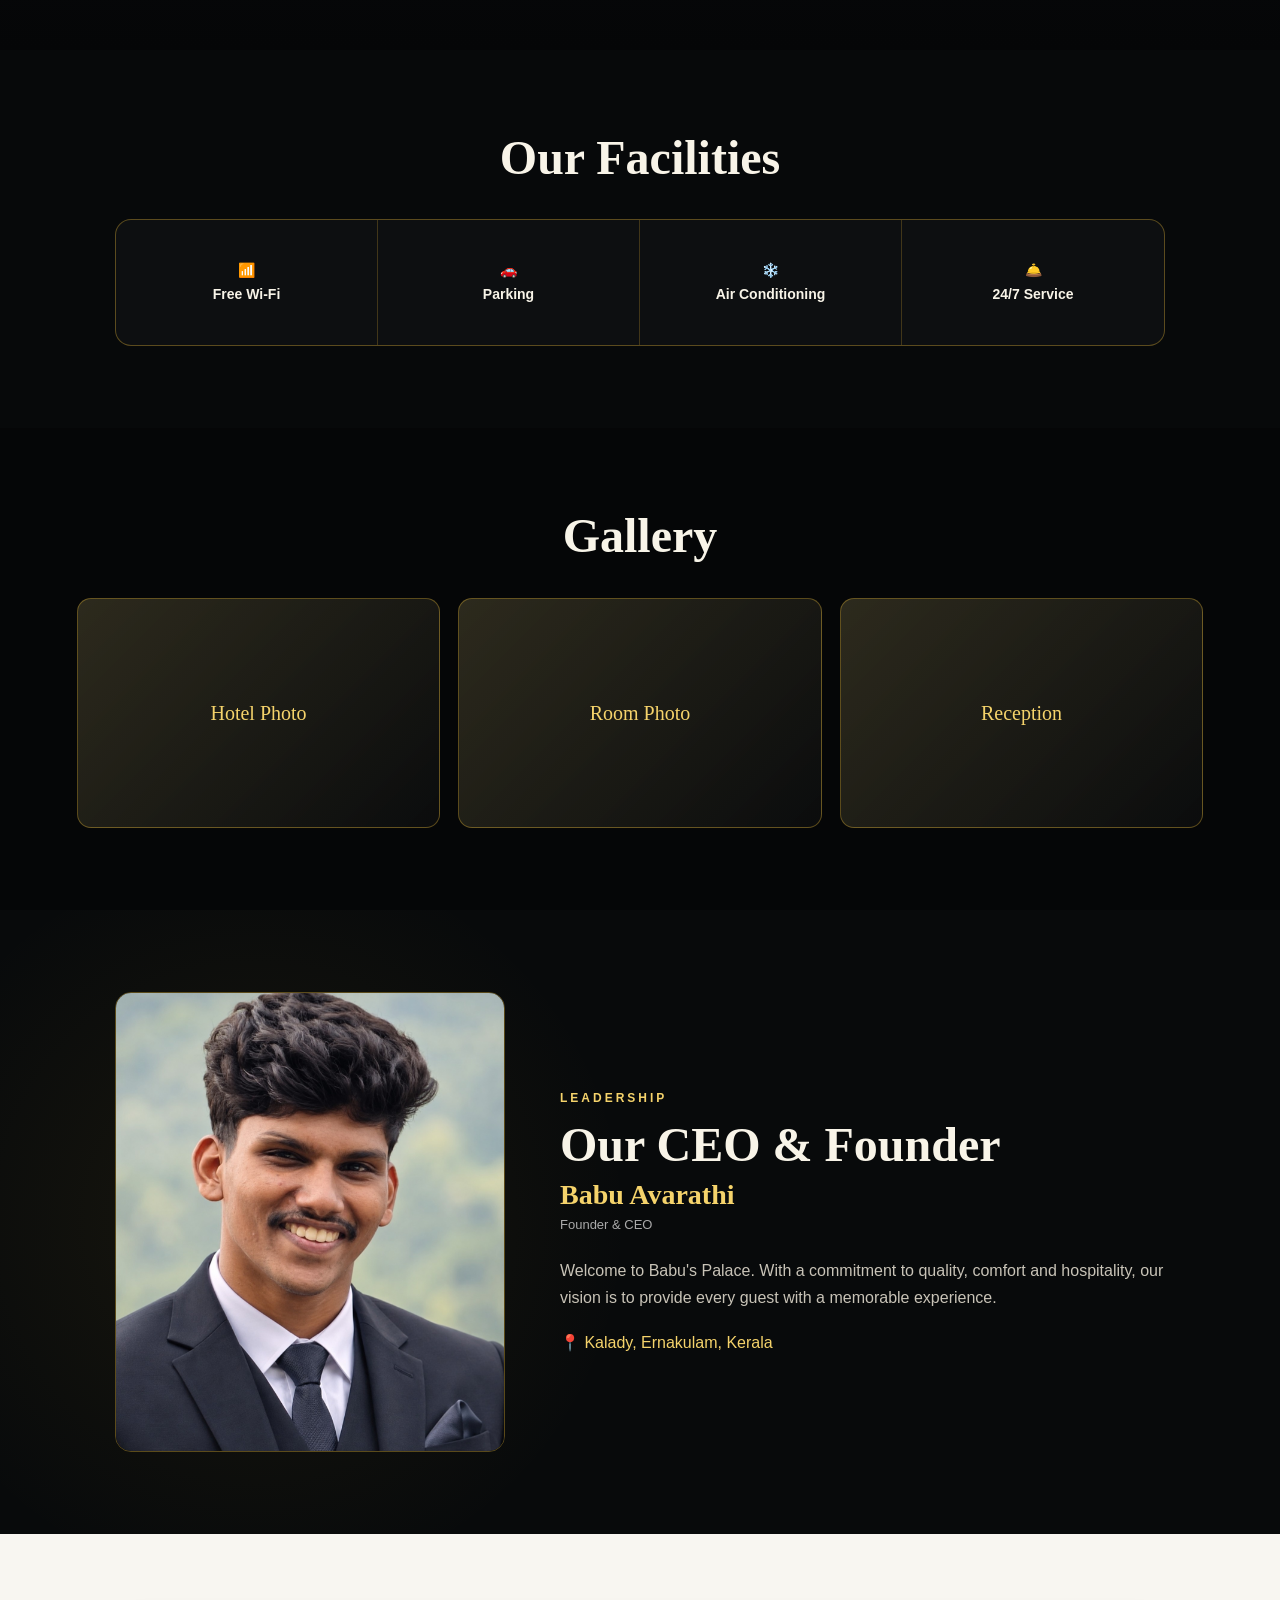
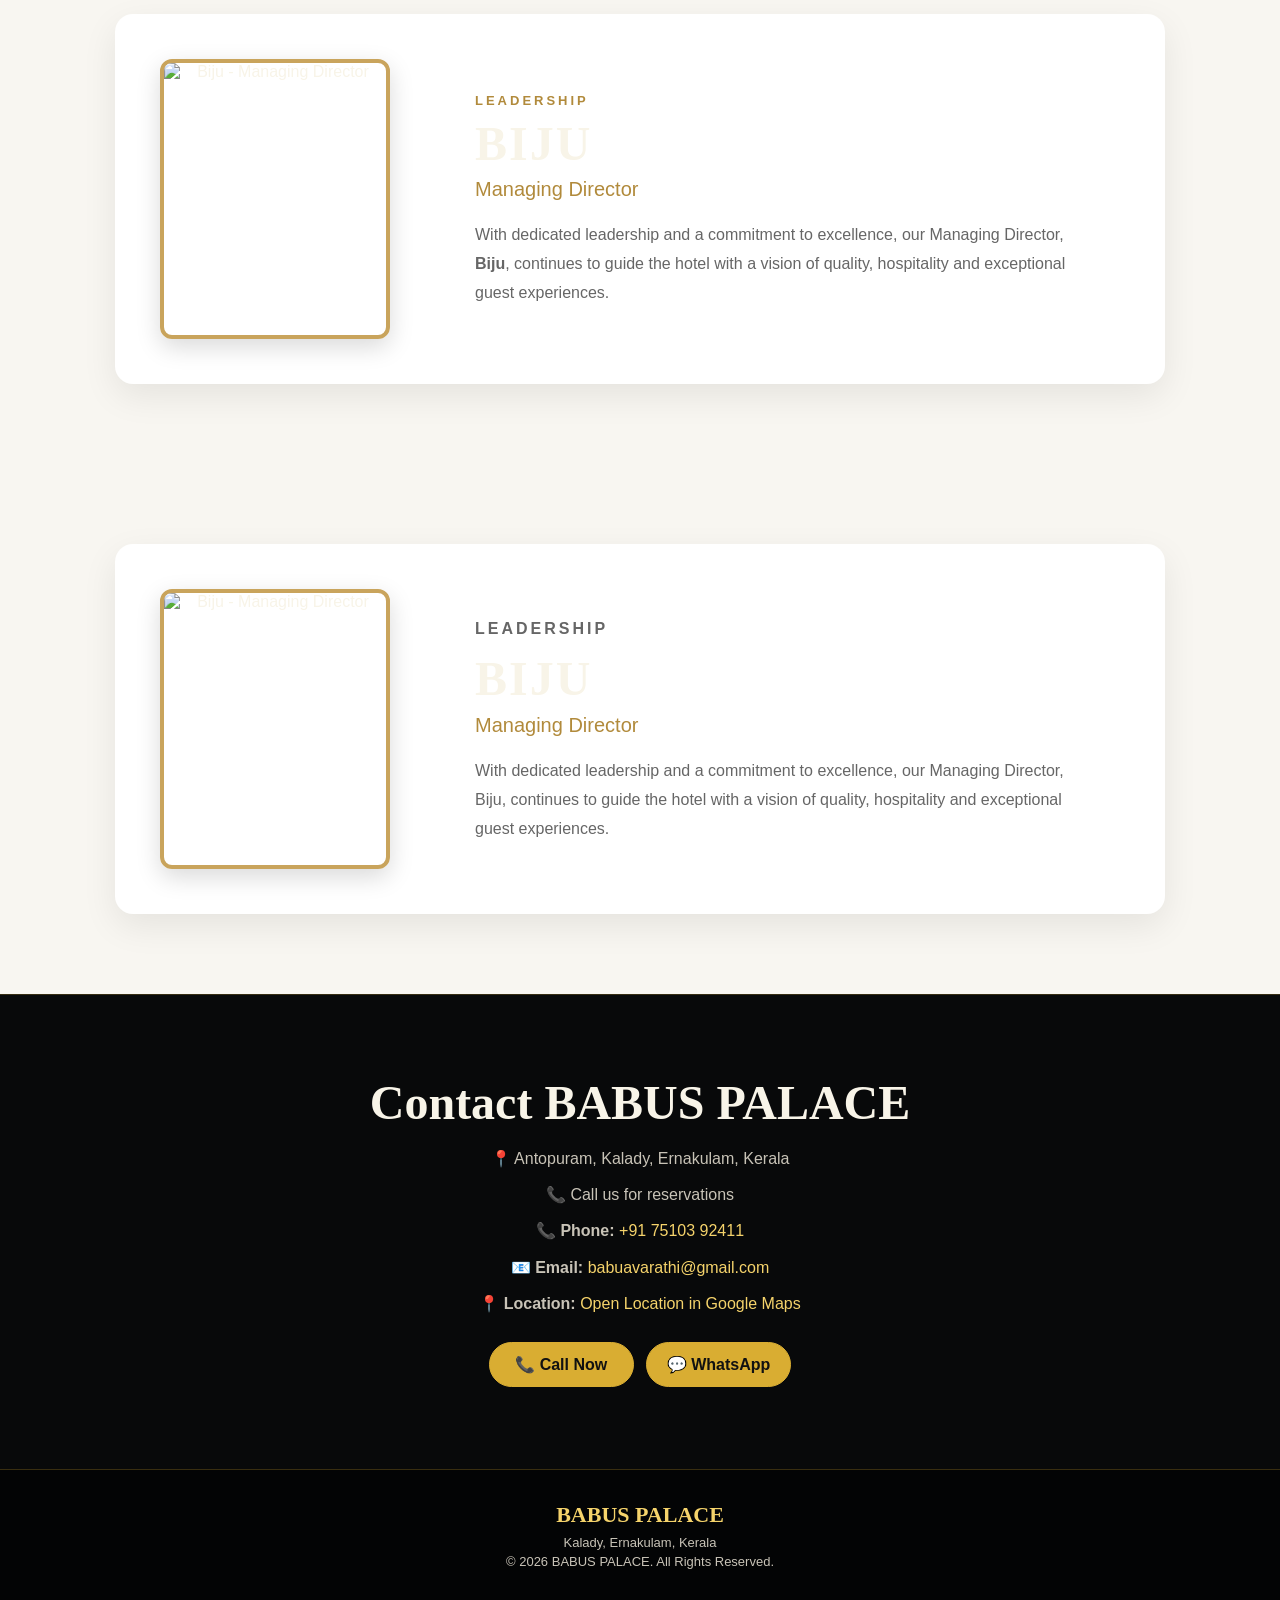
==== commit 2f2e7d08: "Update index.html" ====
--- a/index.html
+++ b/index.html
@@ -233,34 +233,6 @@
 
 </section>
 
-<!-- Managing Director Section -->
-<section class="md-section" id="managing-director">
-
-    <div class="md-container">
-
-        <div class="md-photo">
-            <img src="md.jpg" alt="Biju - Managing Director">
-        </div>
-
-        <div class="md-content">
-            <span class="md-label">LEADERSHIP</span>
-
-            <h2>BIJU</h2>
-
-            <h3>Managing Director</h3>
-
-            <p>
-                With dedicated leadership and a commitment to excellence,
-                our Managing Director, <strong>Biju</strong>, continues to
-                guide the hotel with a vision of quality, hospitality and
-                exceptional guest experiences.
-            </p>
-        </div>
-
-    </div>
-
-</section>
-
 <!-- Managing Director -->
 <section class="md-section" id="managing-director">
 
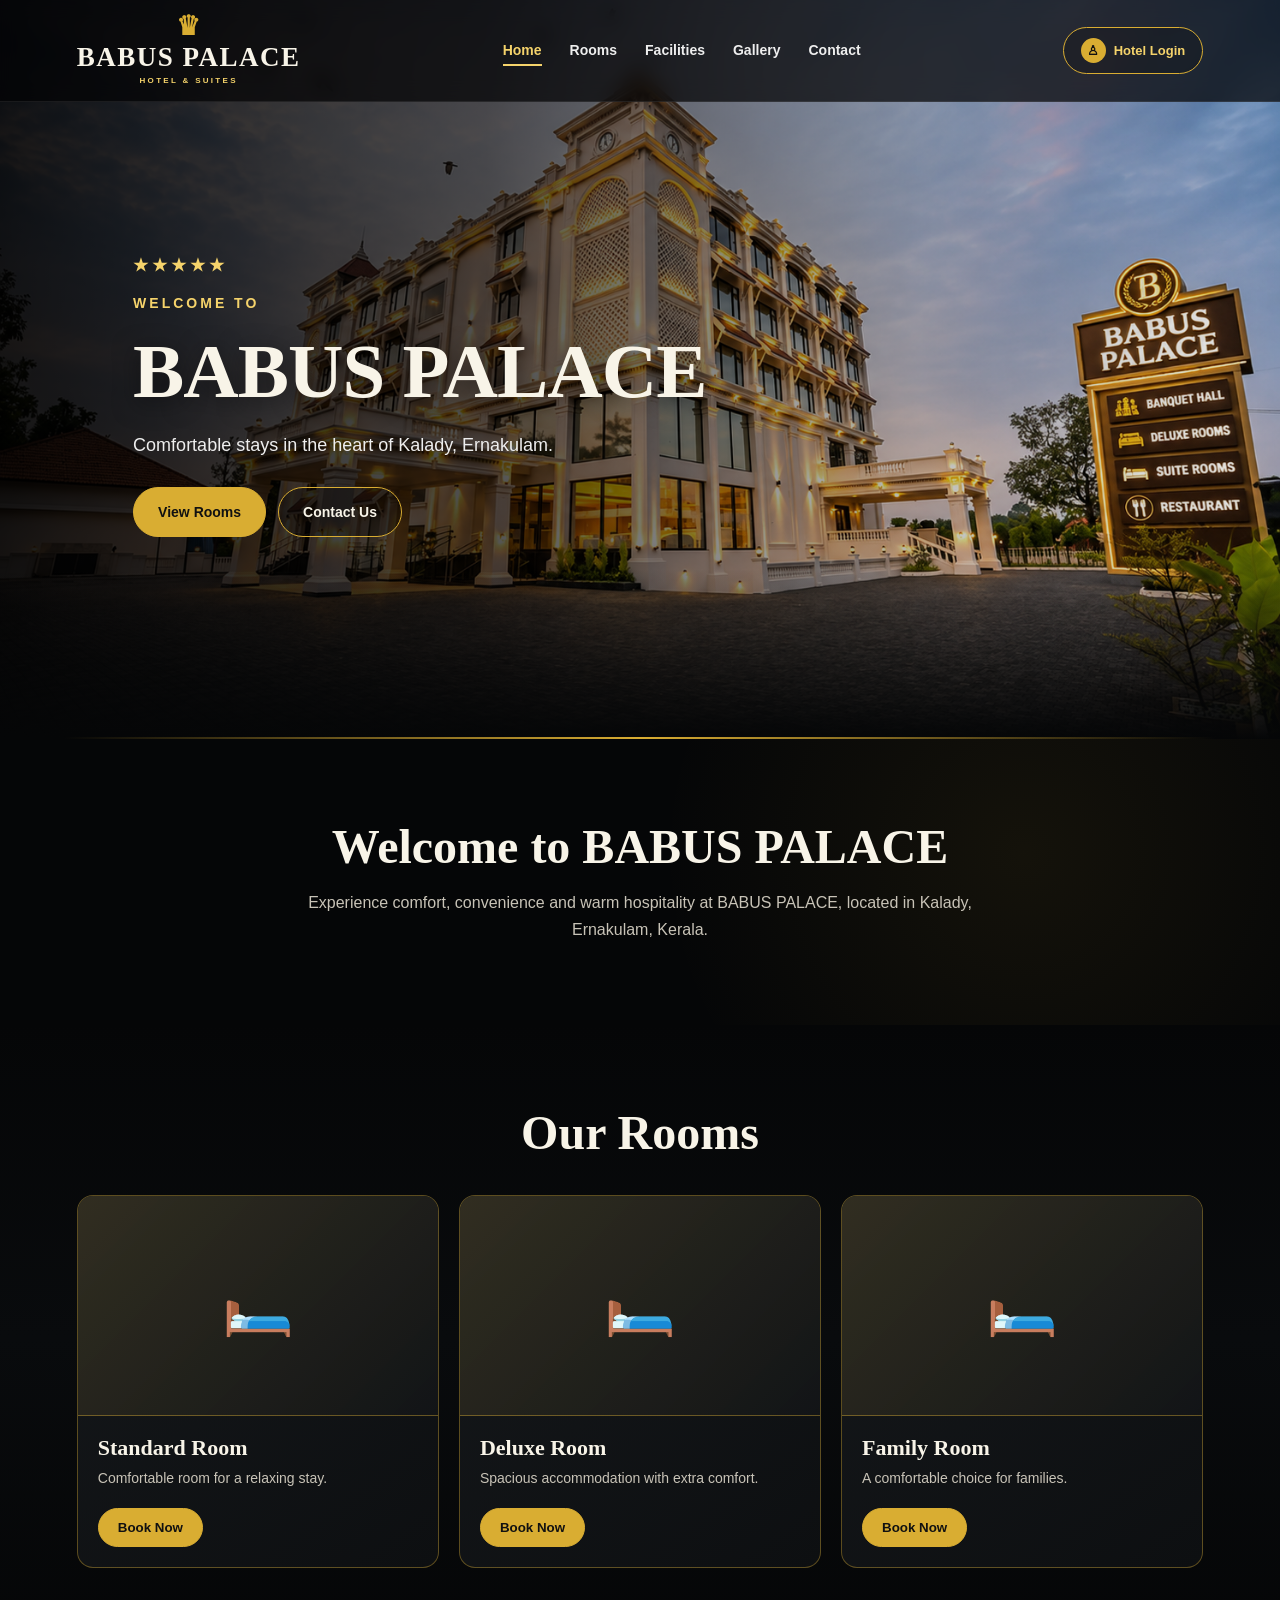
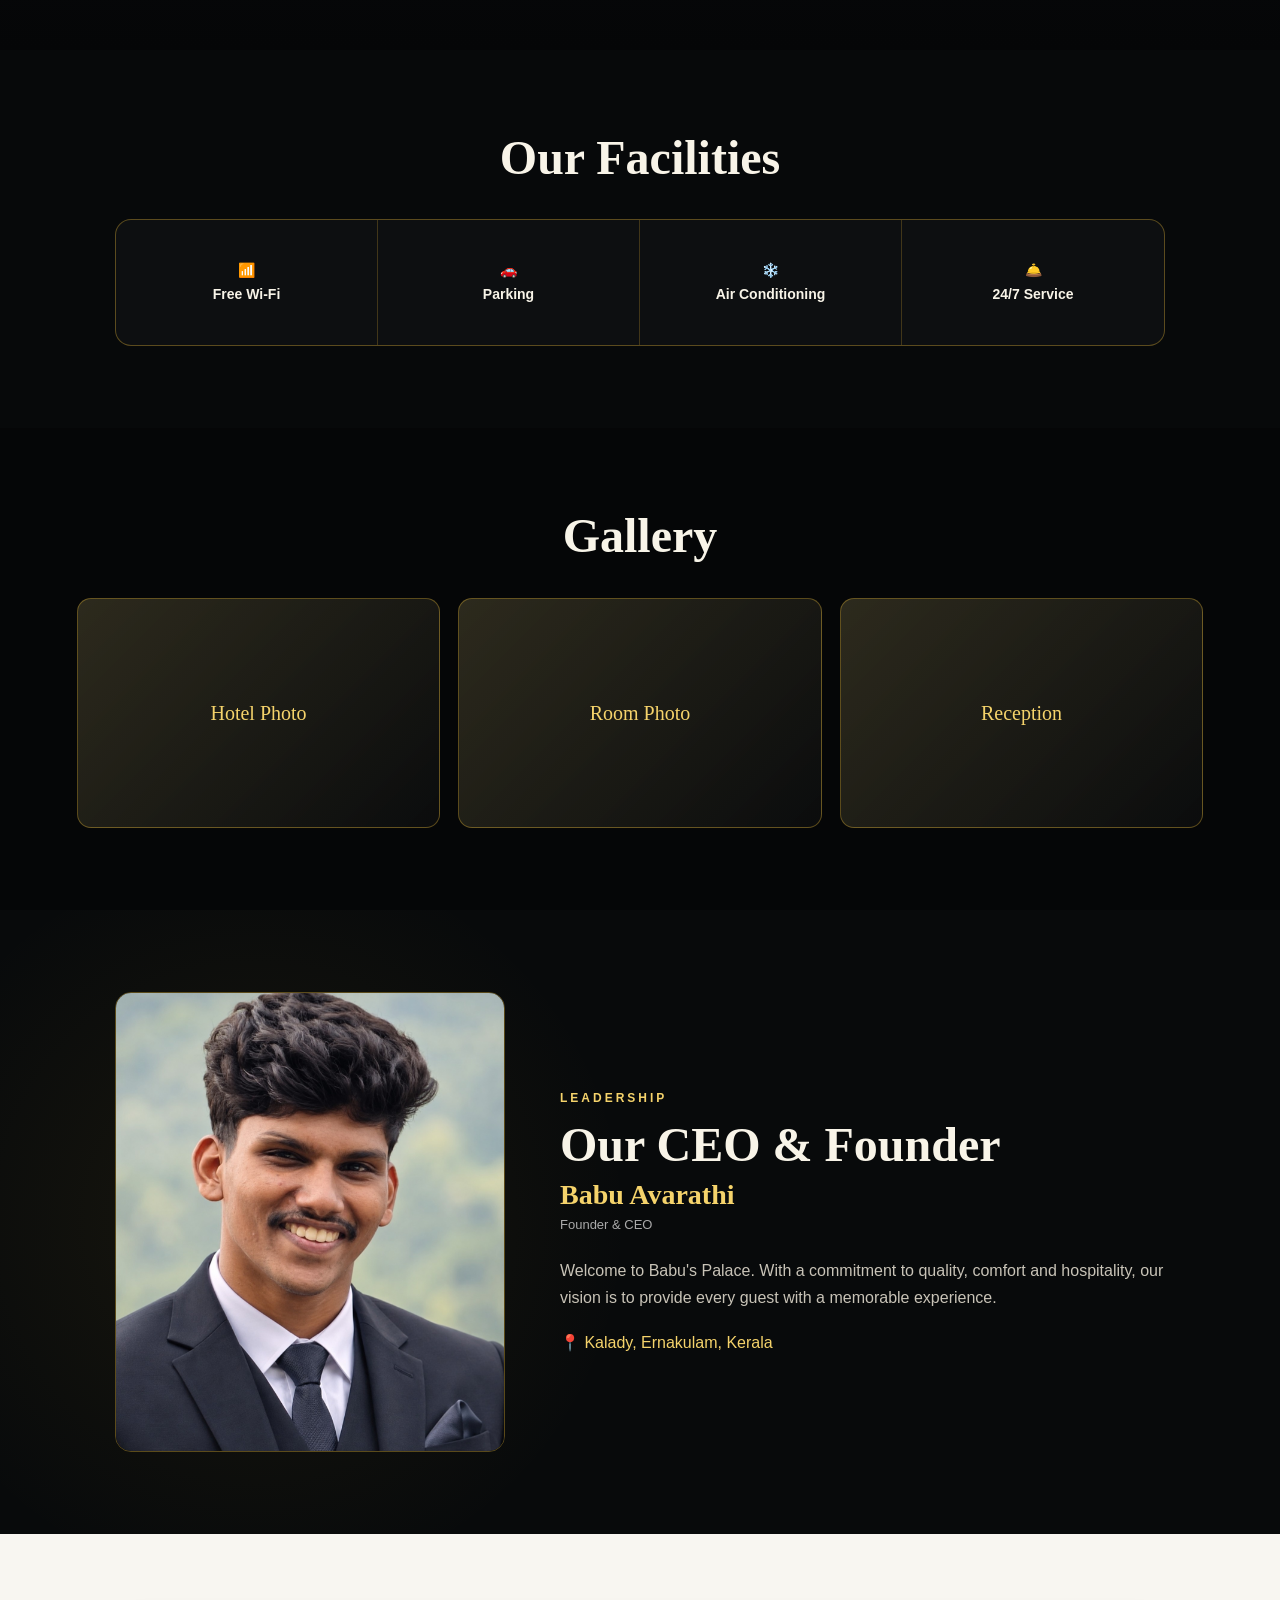
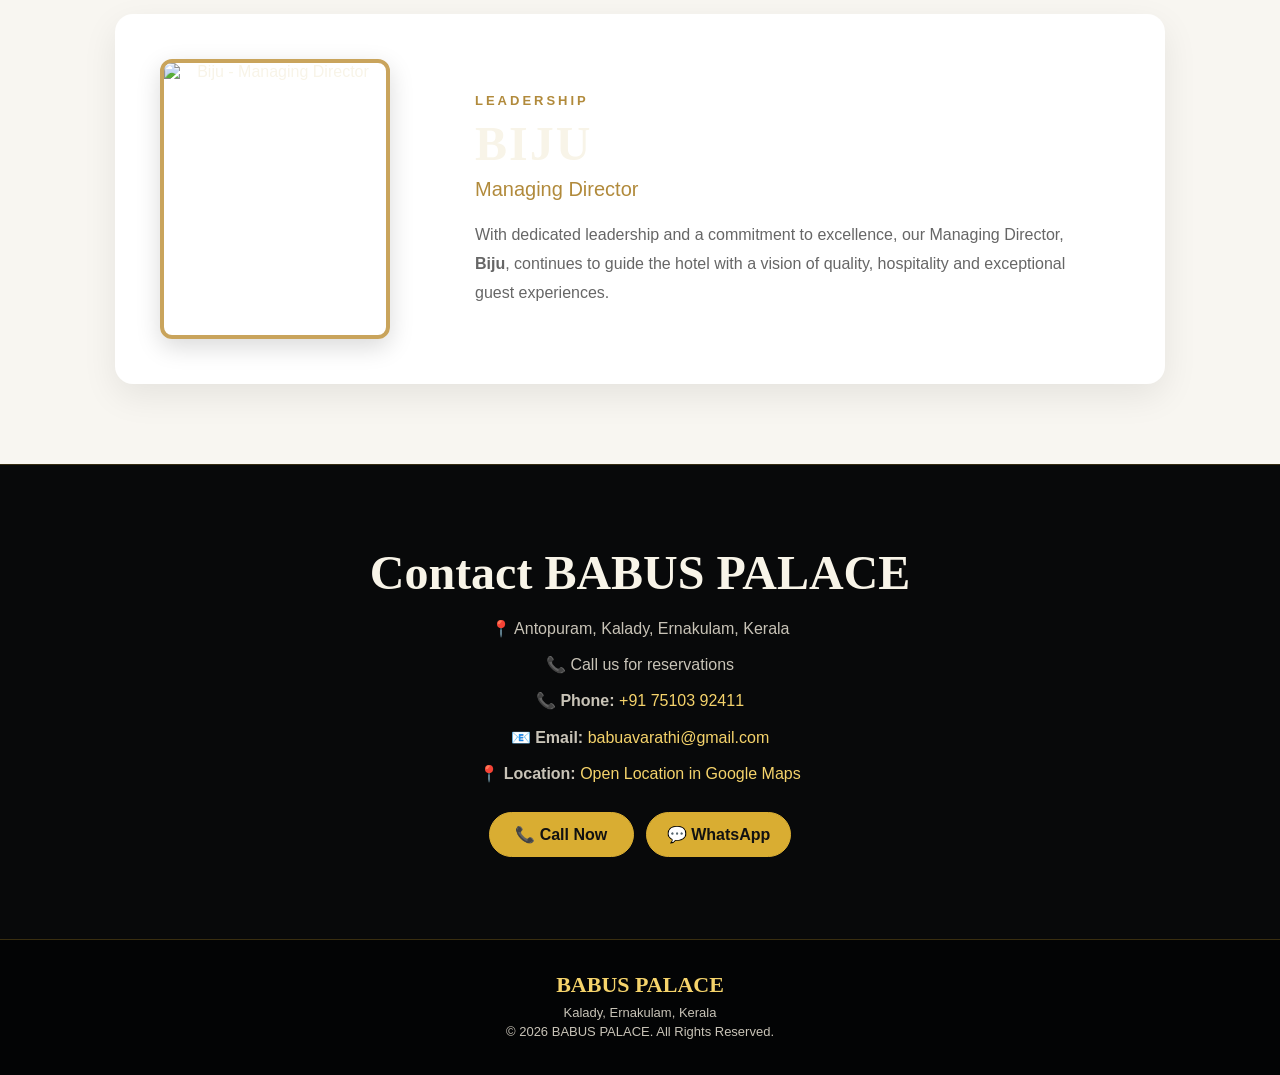
==== commit 9929441d: "Update index.html" ====
--- a/index.html
+++ b/index.html
@@ -233,35 +233,6 @@
 
 </section>
 
-<!-- Managing Director -->
-<section class="md-section" id="managing-director">
-
-    <div class="md-container">
-
-        <div class="md-photo">
-            <img src="md.png" alt="Biju - Managing Director">
-        </div>
-
-        <div class="md-content">
-
-            <p class="md-label">LEADERSHIP</p>
-
-            <h2>BIJU</h2>
-
-            <h3>Managing Director</h3>
-
-            <p>
-                With dedicated leadership and a commitment to excellence,
-                our Managing Director, Biju, continues to guide the hotel
-                with a vision of quality, hospitality and exceptional
-                guest experiences.
-            </p>
-
-        </div>
-
-    </div>
-
-</section>
     <!-- Contact -->
     
 <!-- Contact -->
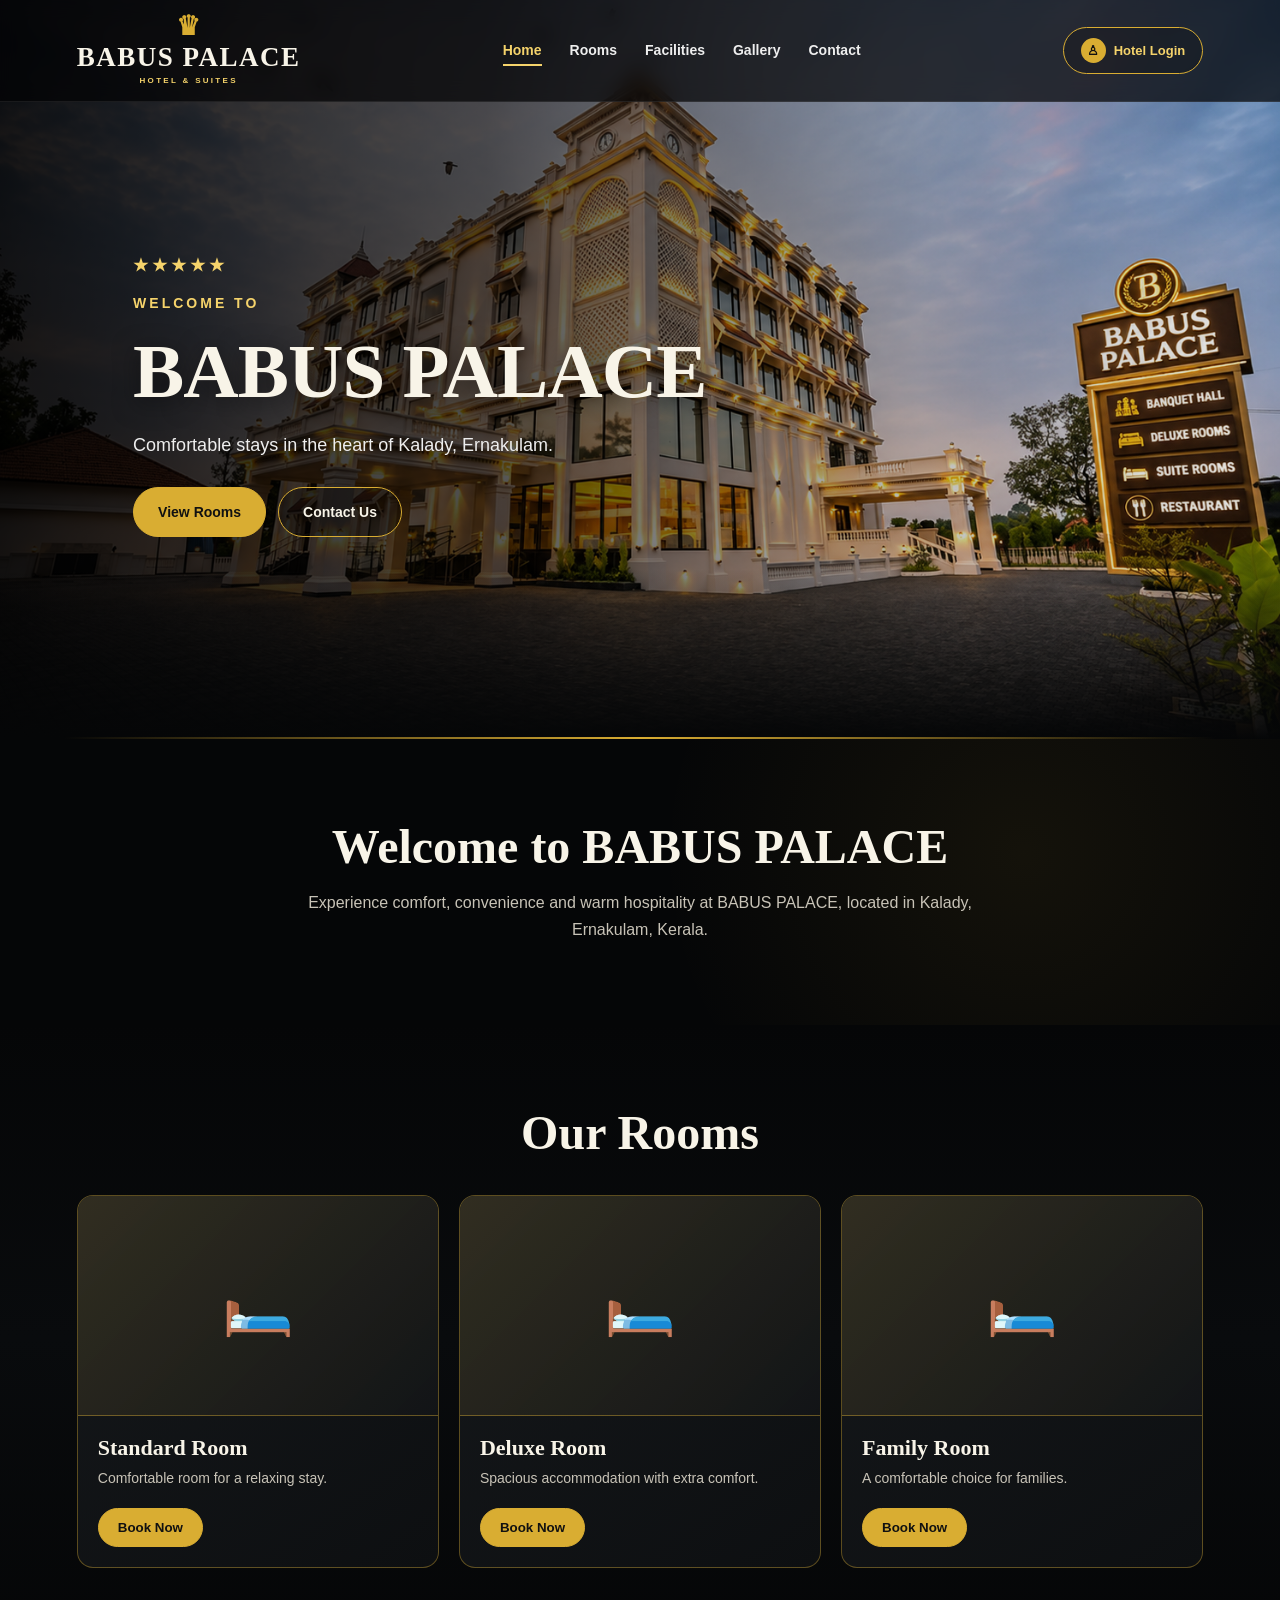
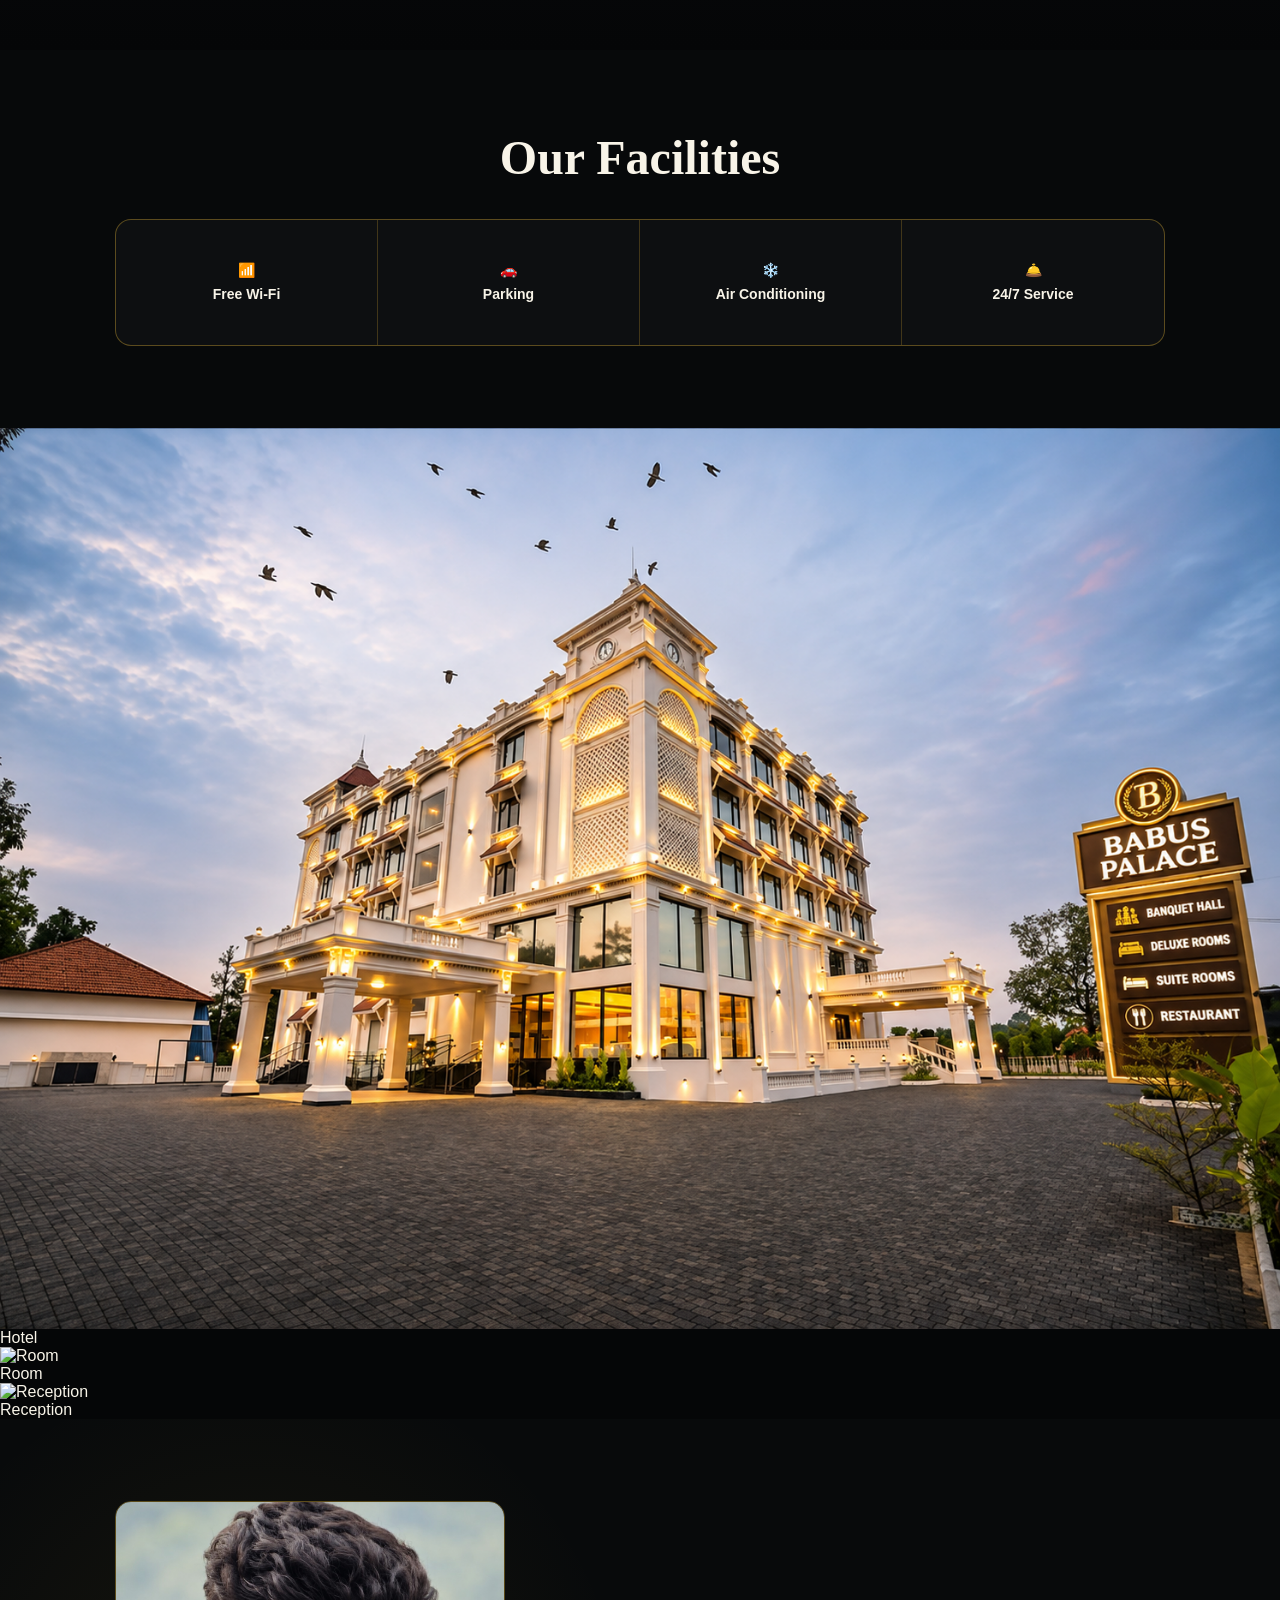
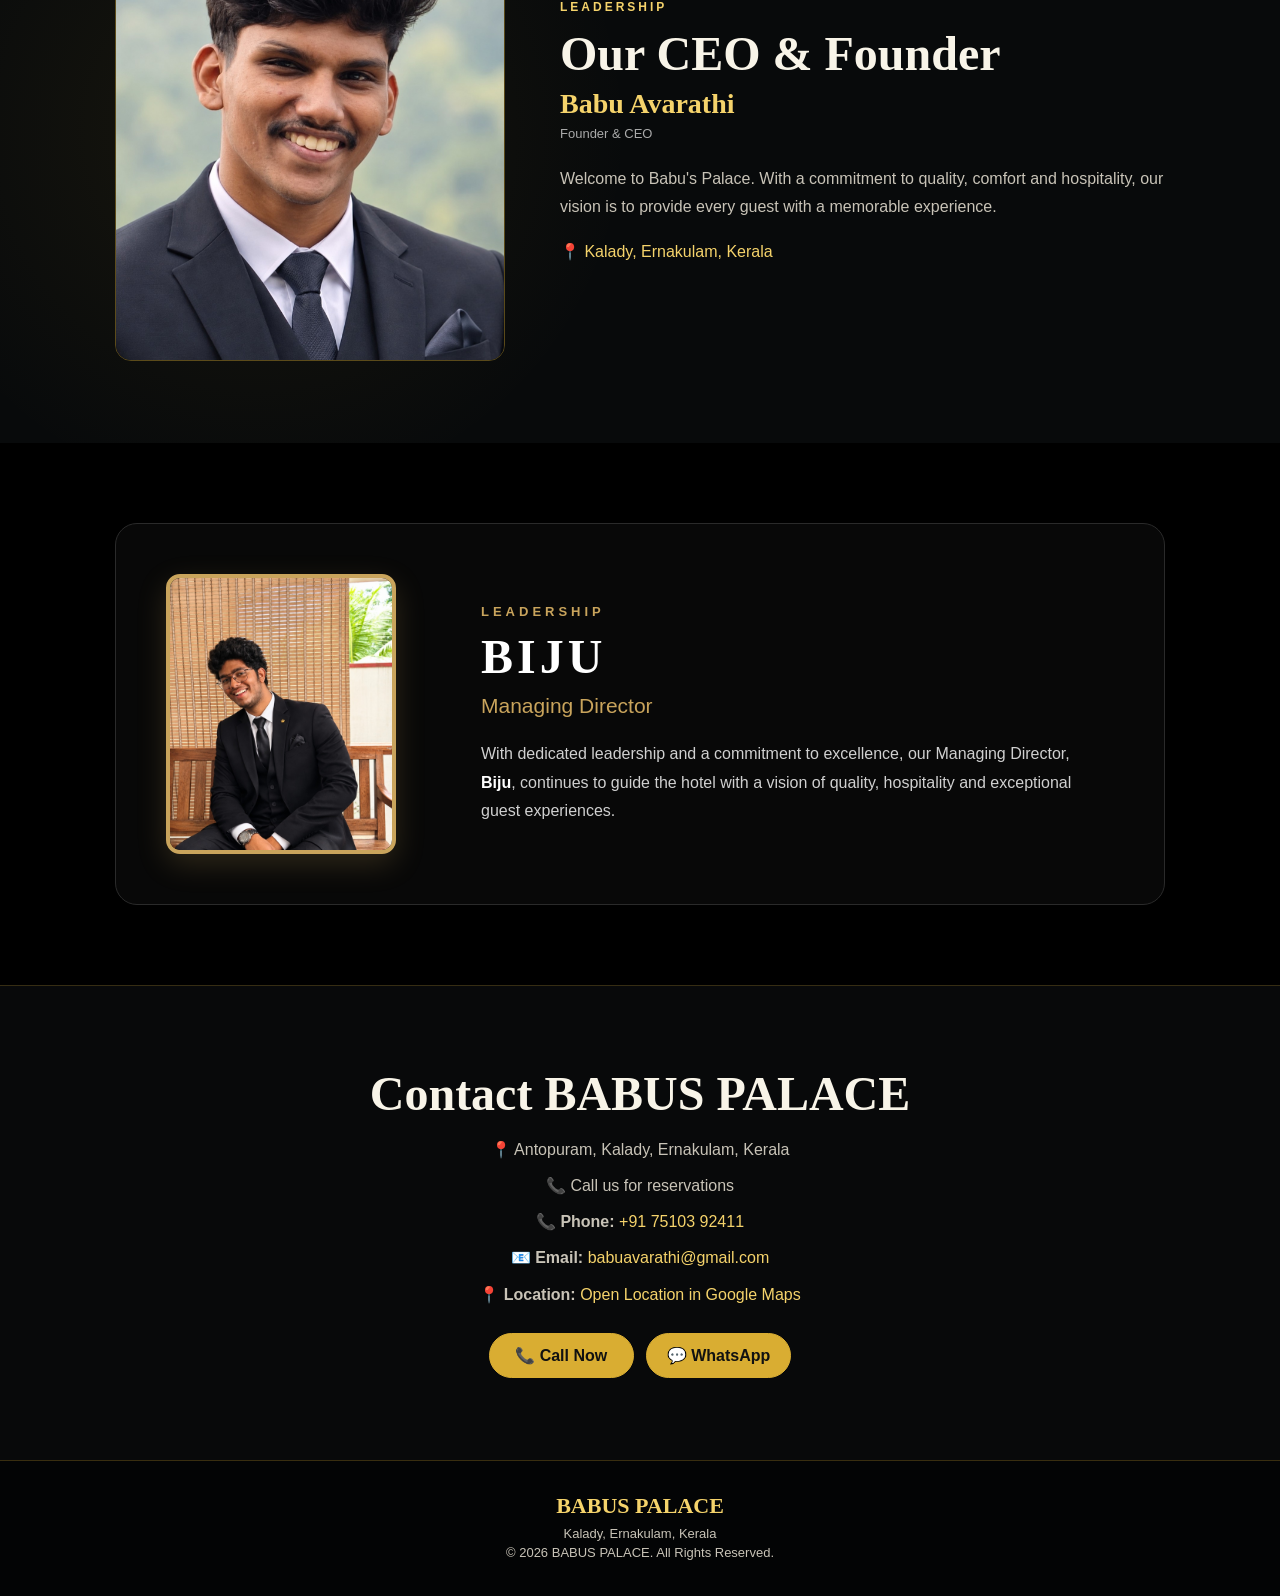
==== commit 2fca36bc: "Update index.html" ====
--- a/index.html
+++ b/index.html
@@ -162,19 +162,24 @@
 
 
     <!-- Gallery -->
-    <section id="gallery" class="section">
-
-        <h2>Gallery</h2>
-
-        <div class="gallery">
-
-            <div class="gallery-box">Hotel Photo</div>
-
-            <div class="gallery-box">Room Photo</div>
-
-            <div class="gallery-box">Reception</div>
-
-        </div>
+    <div class="gallery-container">
+
+    <div class="gallery-card">
+        <img src="hotel.jpg" alt="Hotel">
+        <div class="gallery-title">Hotel</div>
+    </div>
+
+    <div class="gallery-card">
+        <img src="room.jpg" alt="Room">
+        <div class="gallery-title">Room</div>
+    </div>
+
+    <div class="gallery-card">
+        <img src="reception.jpg" alt="Reception">
+        <div class="gallery-title">Reception</div>
+    </div>
+
+</div>
 
     </section>
 
--- a/style.css
+++ b/style.css
@@ -1175,13 +1175,13 @@
         padding:9px 12px!important;
     }
 }
-/* =================================
-   MANAGING DIRECTOR
-================================= */
+/* =========================================
+   MANAGING DIRECTOR - PREMIUM BLACK DESIGN
+========================================= */
 
 .md-section {
     padding: 80px 20px;
-    background: #f8f6f1;
+    background: #000000;
 }
 
 .md-container {
@@ -1190,10 +1190,11 @@
     display: flex;
     align-items: center;
     gap: 55px;
-    background: #ffffff;
-    padding: 45px;
-    border-radius: 18px;
-    box-shadow: 0 12px 35px rgba(0, 0, 0, 0.08);
+    background: #080808;
+    padding: 50px;
+    border-radius: 22px;
+    border: 1px solid #2a2a2a;
+    box-shadow: 0 15px 45px rgba(0, 0, 0, 0.6);
 }
 
 .md-photo {
@@ -1205,9 +1206,9 @@
     width: 230px;
     height: 280px;
     object-fit: cover;
-    border-radius: 12px;
+    border-radius: 14px;
     border: 4px solid #c9a45c;
-    box-shadow: 0 8px 25px rgba(0, 0, 0, 0.15);
+    box-shadow: 0 10px 30px rgba(201, 164, 92, 0.20);
 }
 
 .md-content {
@@ -1217,36 +1218,44 @@
 .md-label {
     display: inline-block;
     font-size: 13px;
-    letter-spacing: 3px;
-    color: #b18a3b;
+    letter-spacing: 4px;
+    color: #c9a45c !important;
     font-weight: 700;
-    margin-bottom: 10px;
+    margin-bottom: 12px;
 }
 
 .md-content h2 {
-    margin: 0;
-    font-size: 42px;
-    letter-spacing: 2px;
-    color: #222;
+    margin: 0 !important;
+    padding: 0 !important;
+    font-size: 48px !important;
+    line-height: 1.1 !important;
+    letter-spacing: 4px !important;
+    color: #ffffff !important;
+    opacity: 1 !important;
+    text-shadow: none !important;
 }
 
 .md-content h3 {
-    margin: 8px 0 20px;
-    font-size: 20px;
-    font-weight: 500;
-    color: #b18a3b;
+    margin: 10px 0 22px !important;
+    font-size: 21px !important;
+    font-weight: 500 !important;
+    color: #c9a45c !important;
 }
 
 .md-content p {
     font-size: 16px;
     line-height: 1.8;
-    color: #666;
+    color: #d0d0d0 !important;
     max-width: 600px;
 }
 
-/* =================================
-   MOBILE RESPONSIVE
-================================= */
+.md-content strong {
+    color: #ffffff !important;
+}
+
+/* =========================================
+   MOBILE
+========================================= */
 
 @media (max-width: 768px) {
 
@@ -1257,8 +1266,13 @@
     .md-container {
         flex-direction: column;
         text-align: center;
-        gap: 25px;
-        padding: 30px 20px;
+        gap: 30px;
+        padding: 35px 20px;
+        border-radius: 20px;
+    }
+
+    .md-photo {
+        flex: none;
     }
 
     .md-photo img {
@@ -1267,17 +1281,19 @@
     }
 
     .md-content h2 {
-        font-size: 32px;
+        font-size: 38px !important;
+        letter-spacing: 3px !important;
+        color: #ffffff !important;
     }
 
     .md-content h3 {
-        font-size: 18px;
+        font-size: 19px !important;
     }
 
     .md-content p {
         font-size: 15px;
-        line-height: 1.7;
-    }
-}
-
-
+        line-height: 1.8;
+    }
+}
+
+
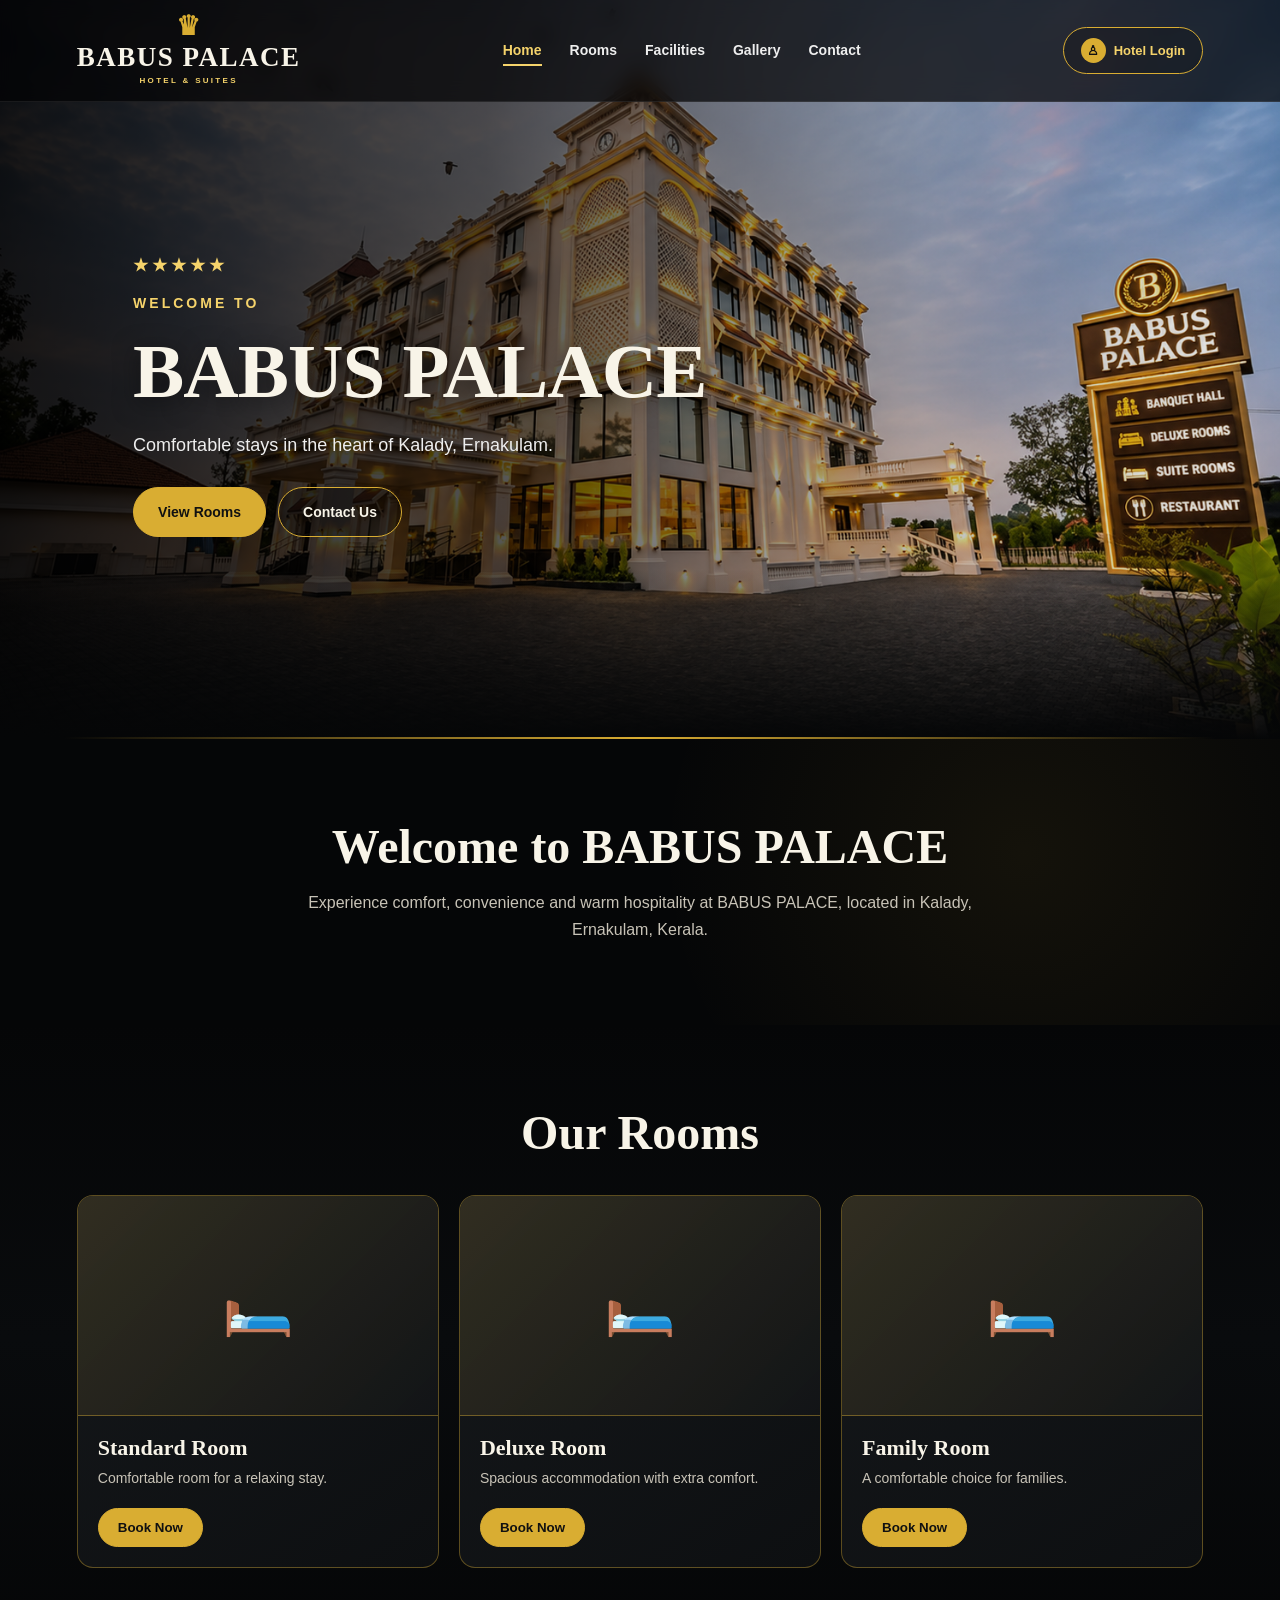
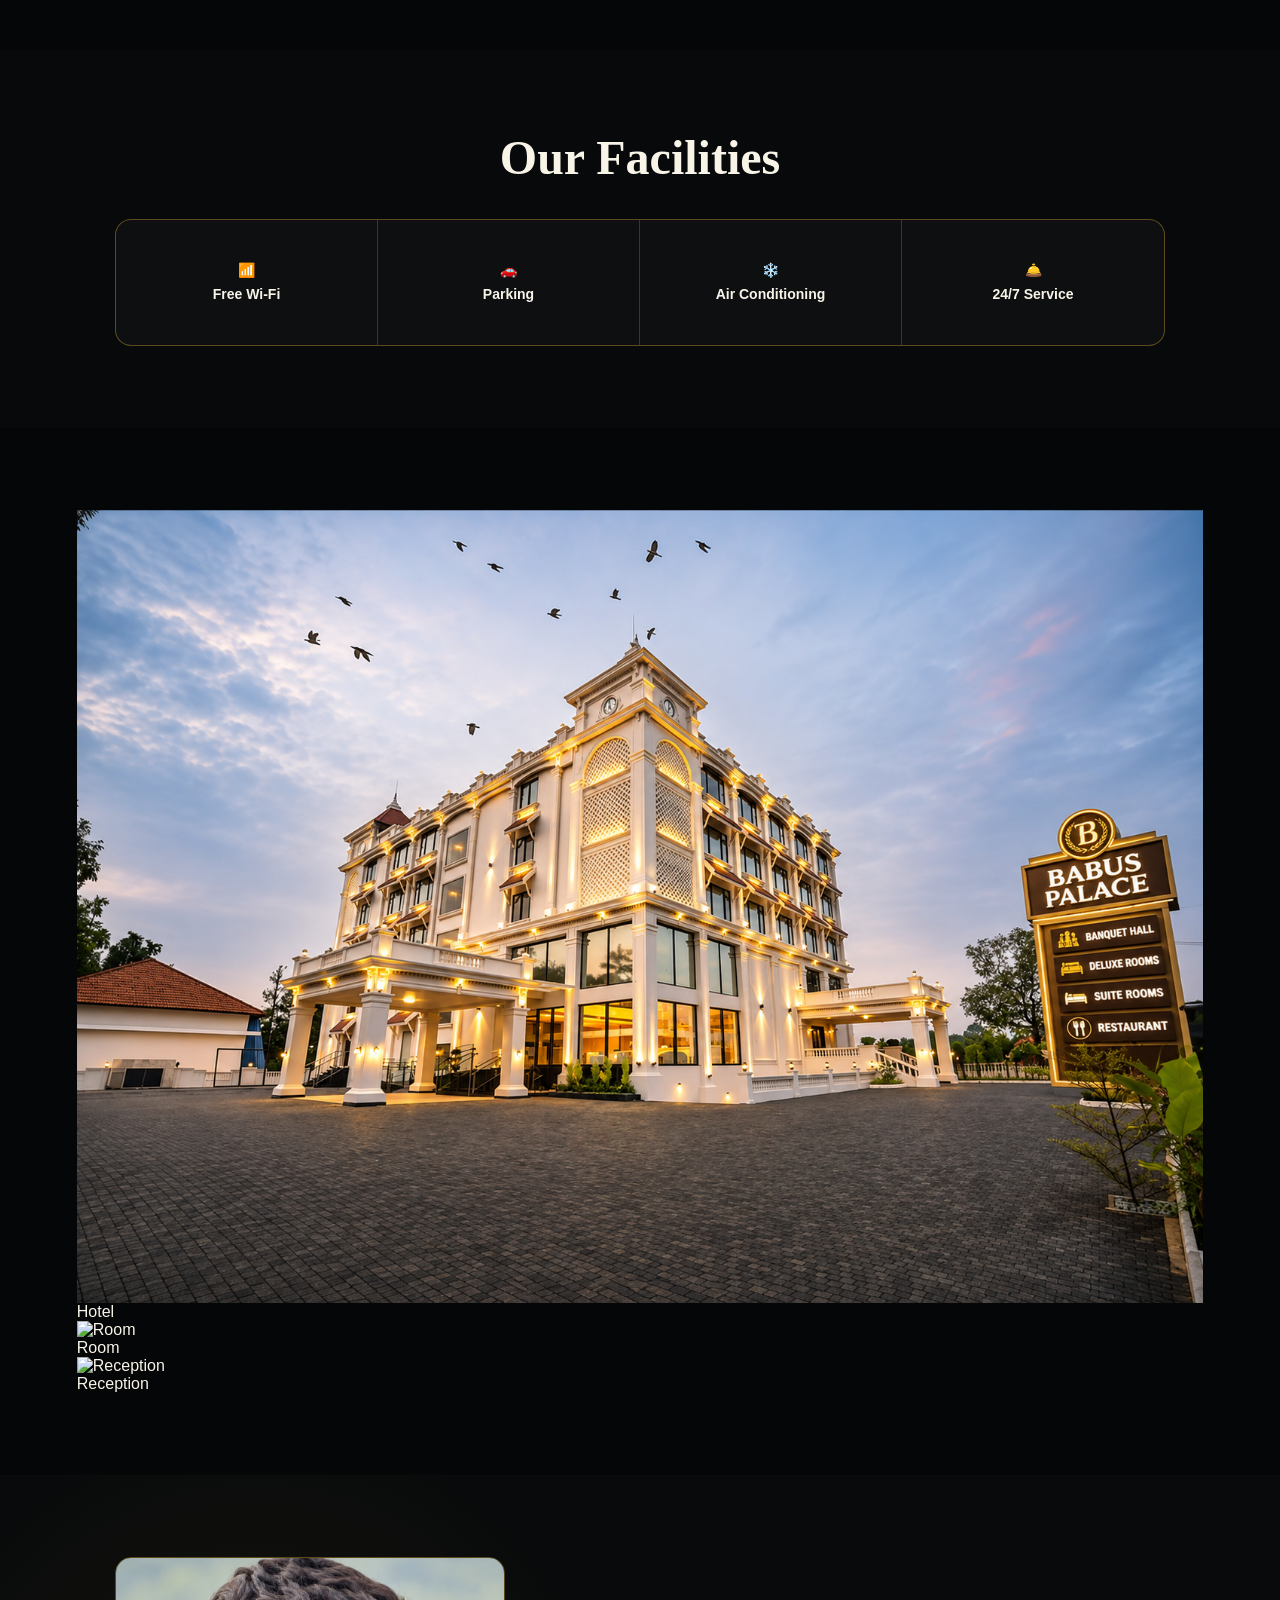
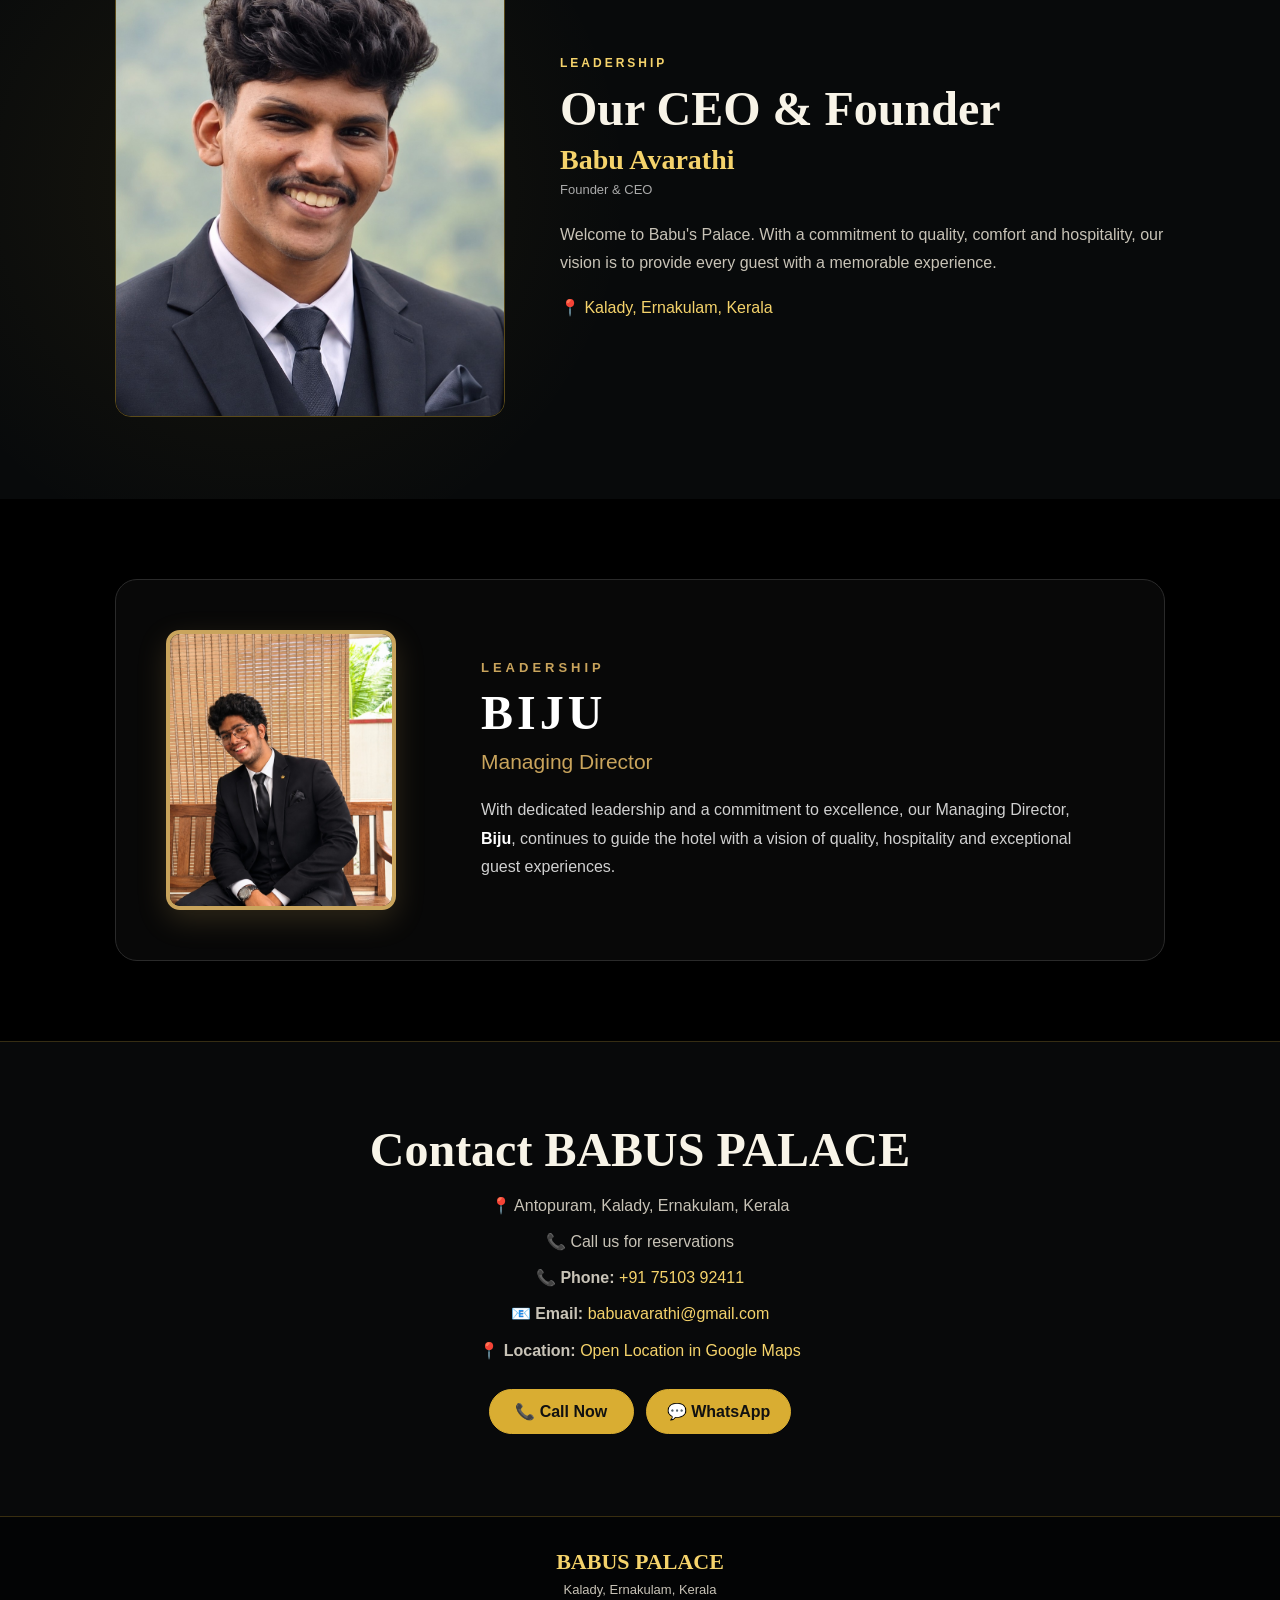
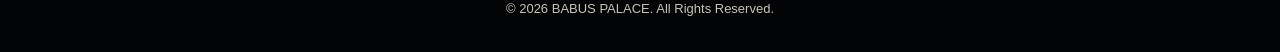
==== commit 6bbcdd0f: "Update index.html" ====
--- a/index.html
+++ b/index.html
@@ -162,6 +162,8 @@
 
 
     <!-- Gallery -->
+<section id="gallery" class="section">
+
     <div class="gallery-container">
 
     <div class="gallery-card">
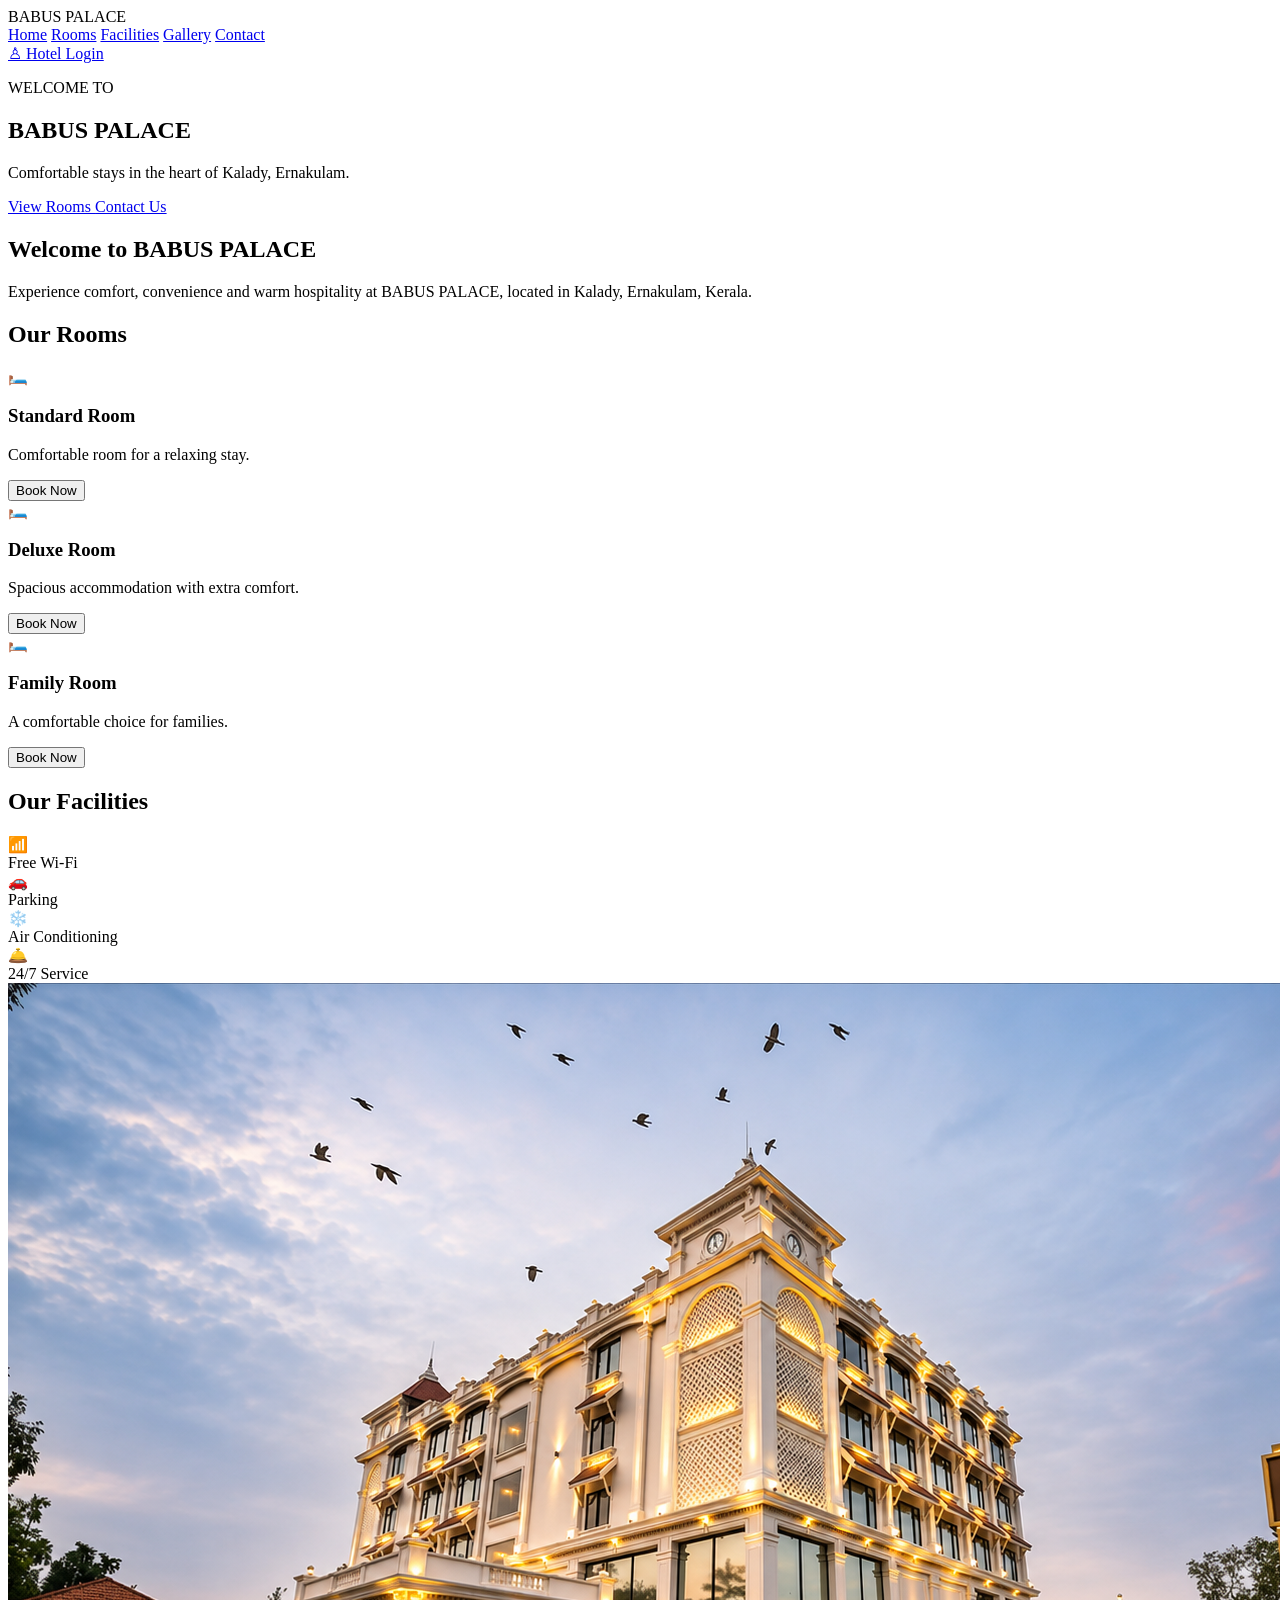
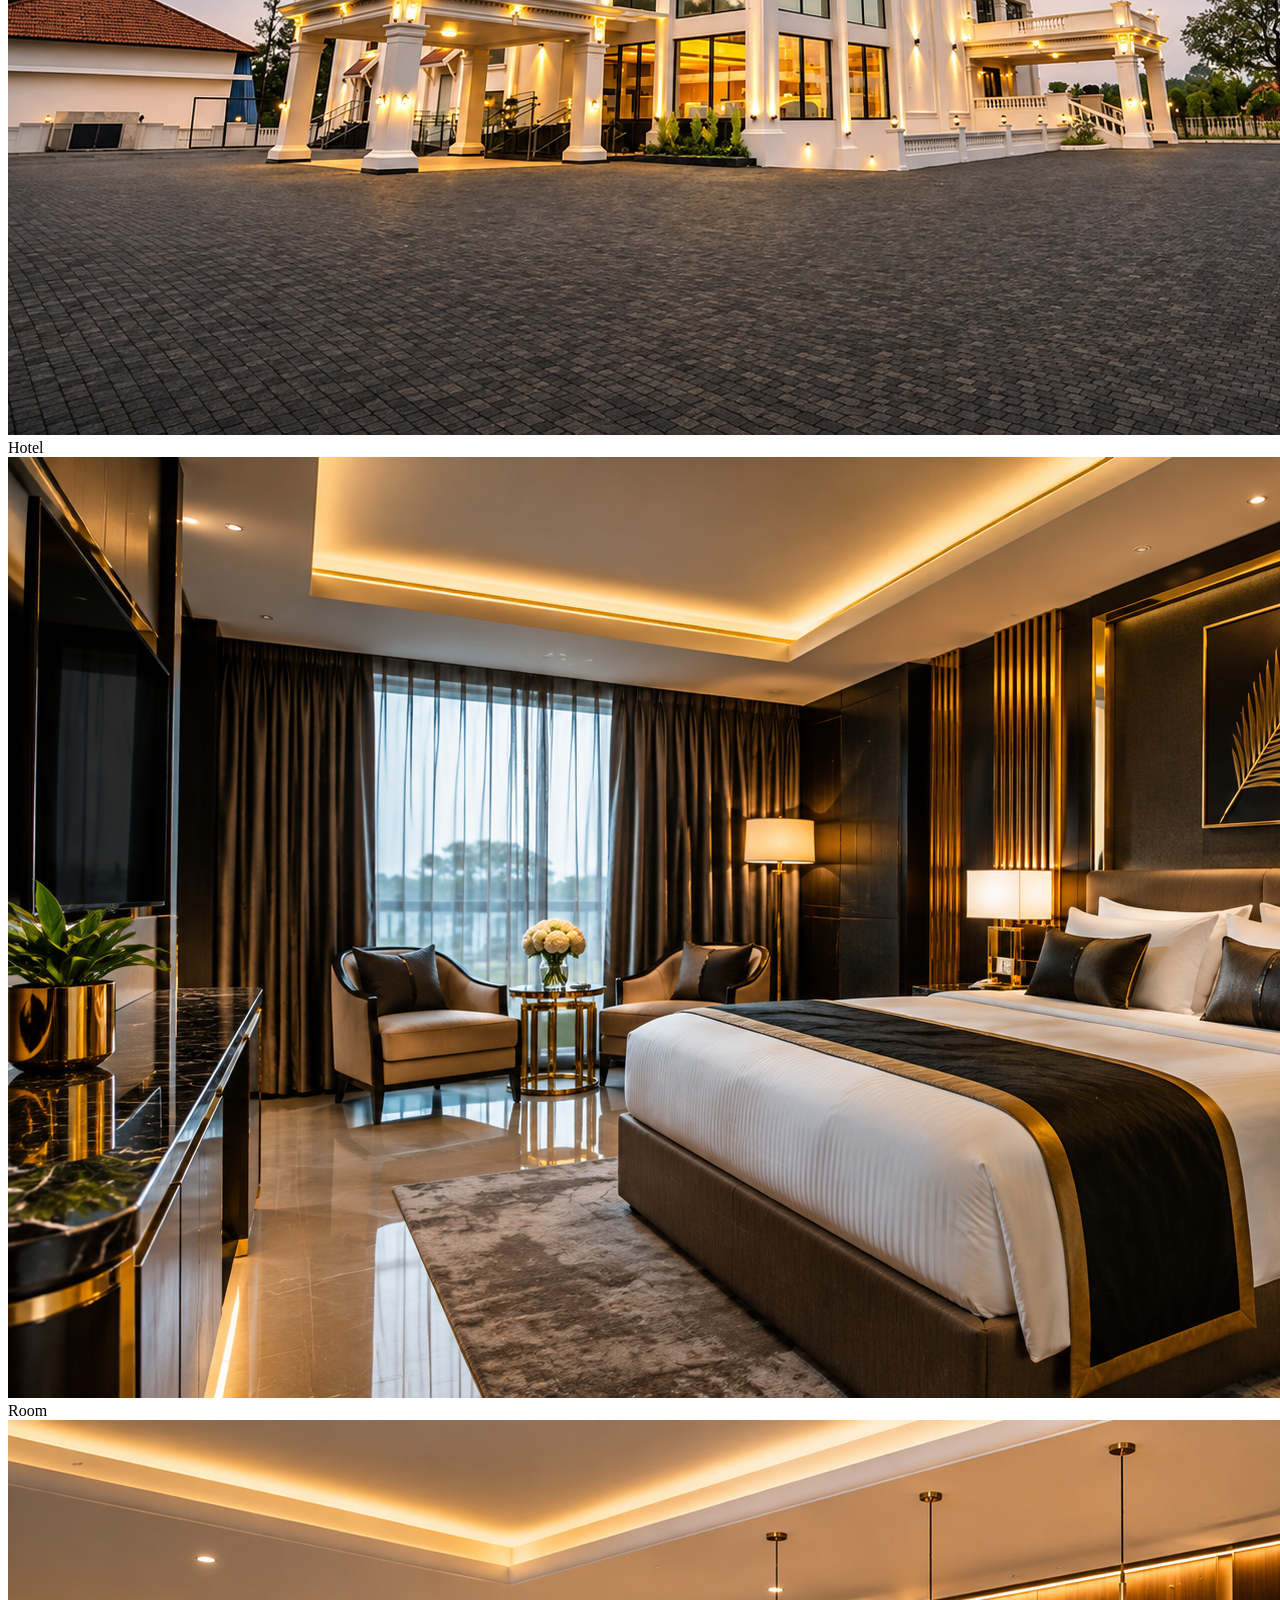
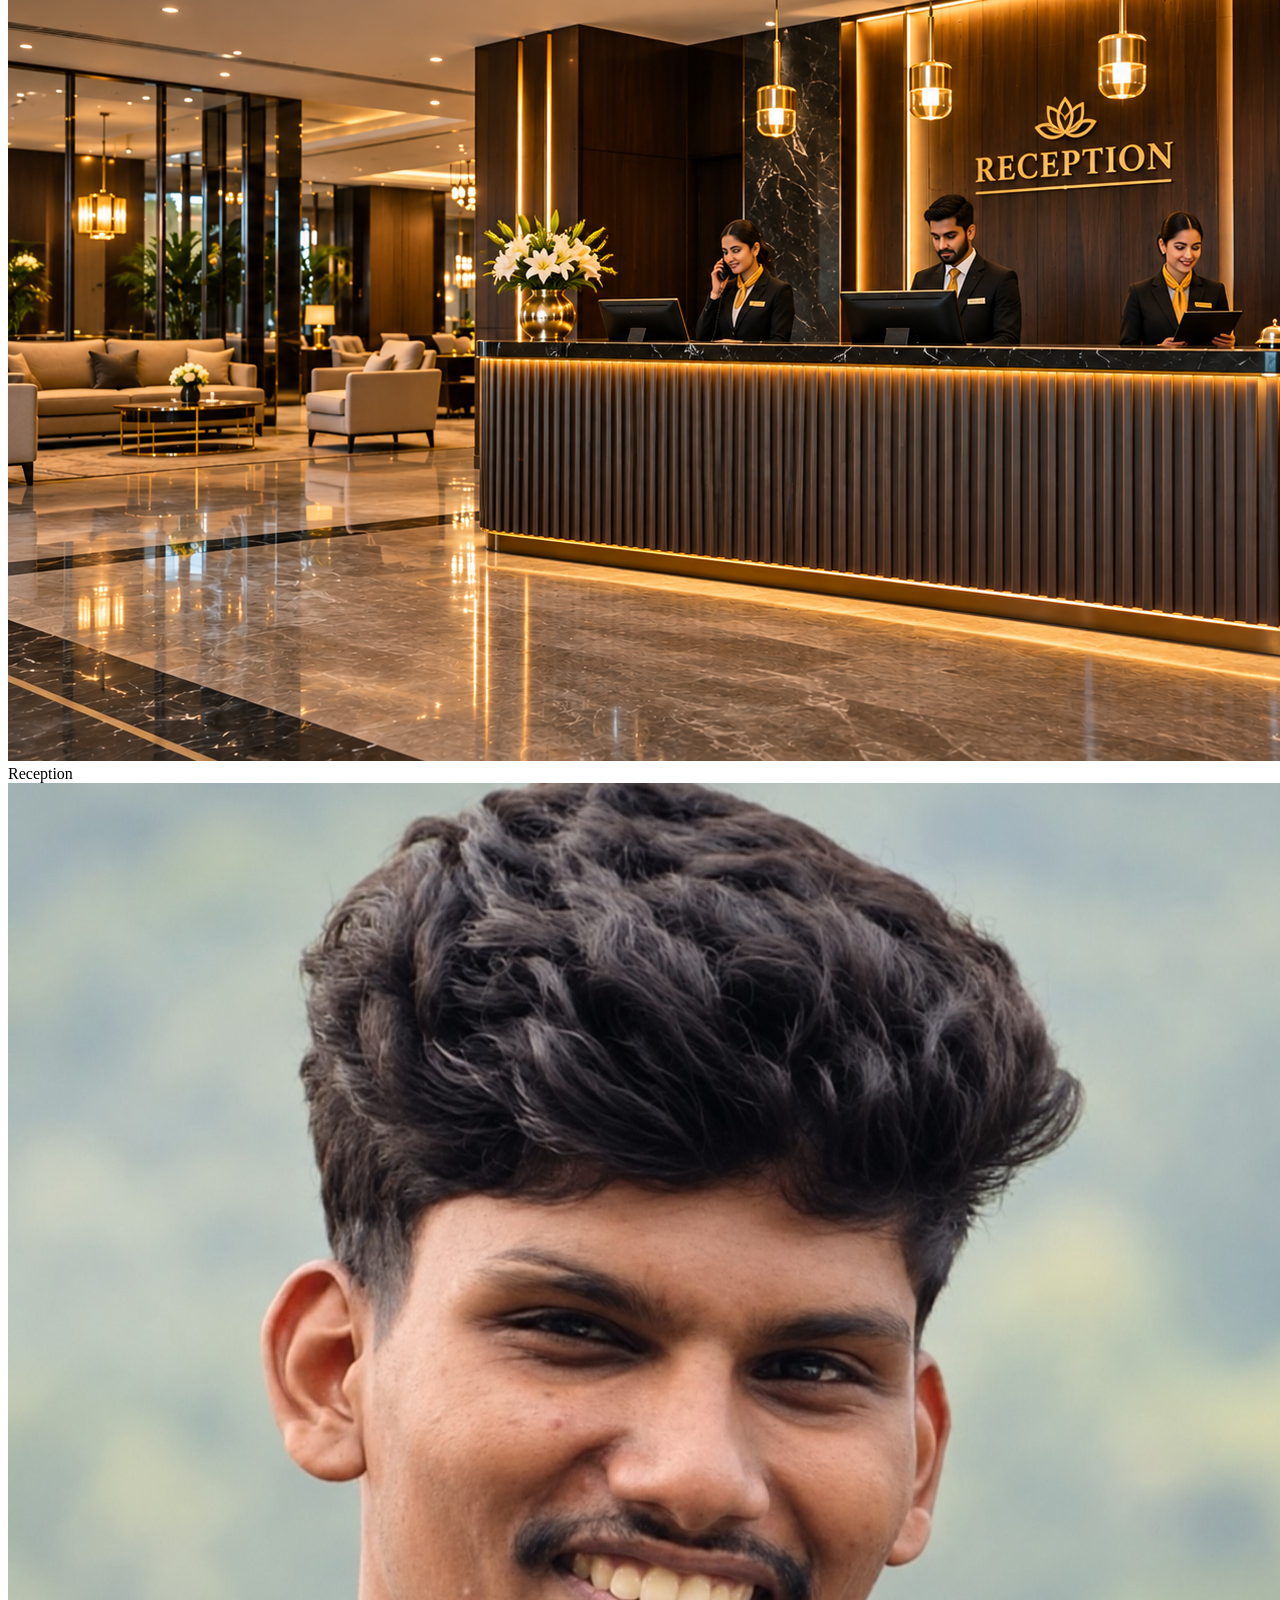
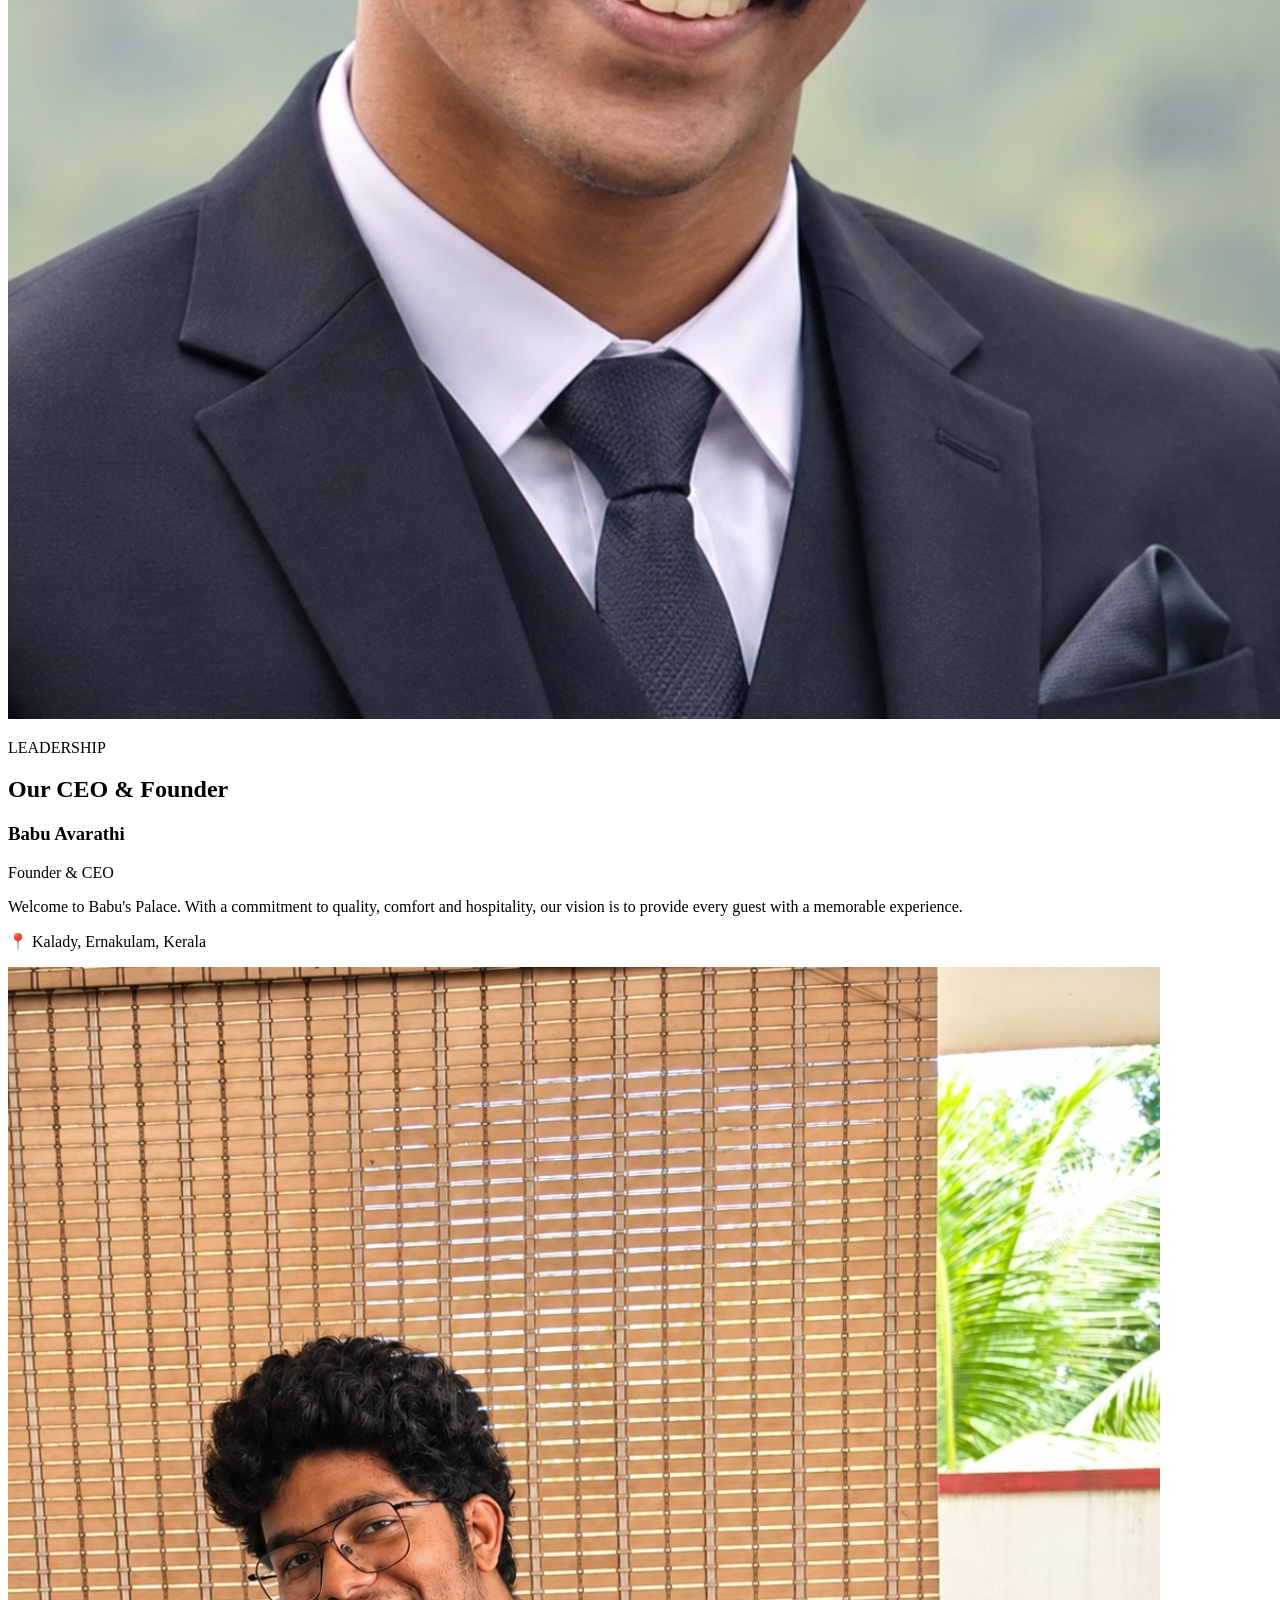
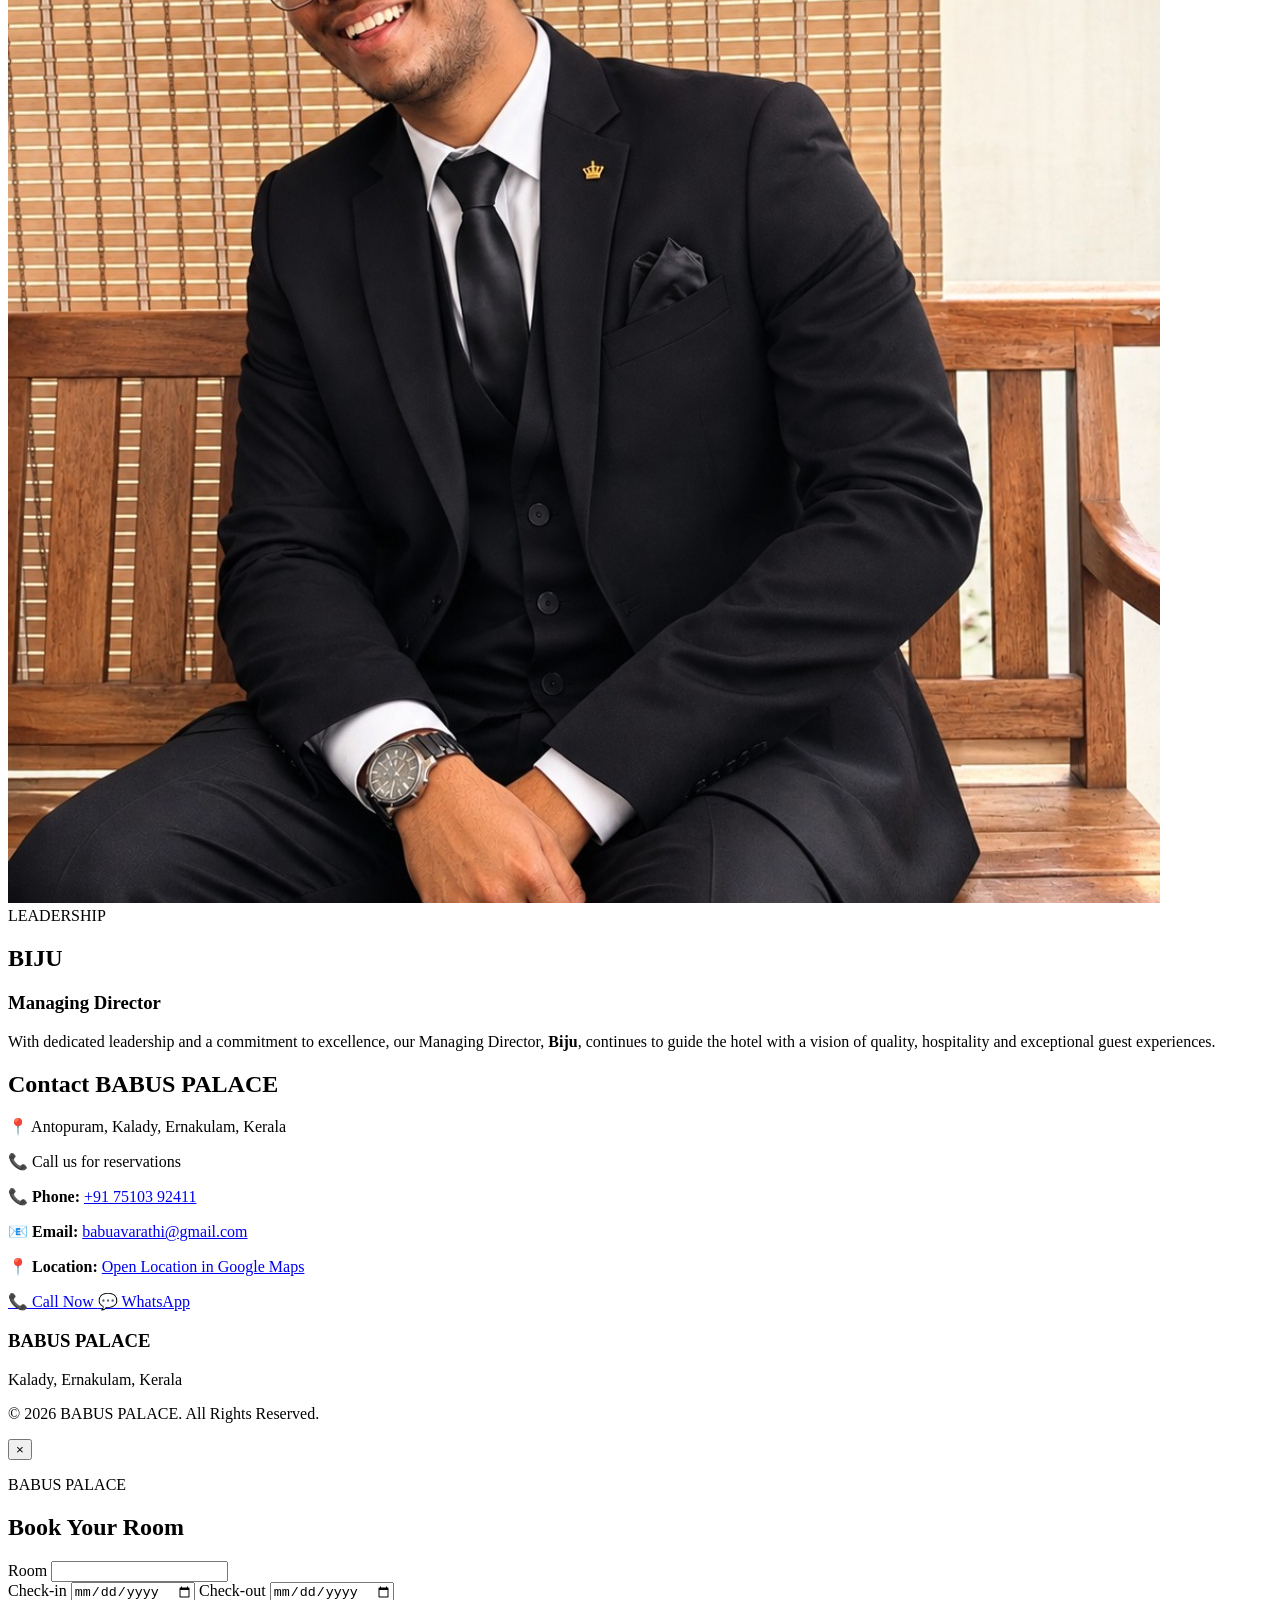
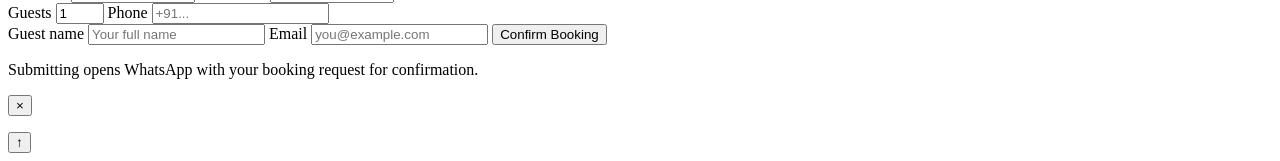
==== commit 83662ae4: "Rename Babus_Palace_index_working.html to index.html" ====
--- a/index.html
+++ b/index.html
@@ -297,6 +297,42 @@
     </footer>
 
 
+
+    <!-- WORKING BOOKING WINDOW -->
+    <div id="bookingModal" class="site-modal" aria-hidden="true">
+      <div class="site-modal-box">
+        <button class="modal-close" type="button" aria-label="Close">&times;</button>
+        <p class="modal-label">BABUS PALACE</p>
+        <h2>Book Your Room</h2>
+        <form id="bookingForm">
+          <label>Room <input id="bookingRoom" name="room" readonly></label>
+          <div class="form-row">
+            <label>Check-in <input name="checkin" type="date" required></label>
+            <label>Check-out <input name="checkout" type="date" required></label>
+          </div>
+          <div class="form-row">
+            <label>Guests <input name="guests" type="number" min="1" max="20" value="1" required></label>
+            <label>Phone <input name="phone" type="tel" placeholder="+91..." required></label>
+          </div>
+          <label>Guest name <input name="name" type="text" placeholder="Your full name" required></label>
+          <label>Email <input name="email" type="email" placeholder="you@example.com" required></label>
+          <button class="booking-submit" type="submit">Confirm Booking</button>
+        </form>
+        <p class="booking-note">Submitting opens WhatsApp with your booking request for confirmation.</p>
+      </div>
+    </div>
+
+    <!-- WORKING PHOTO LIGHTBOX -->
+    <div id="imageLightbox" class="site-modal" aria-hidden="true">
+      <div class="lightbox-box">
+        <button class="modal-close" type="button" aria-label="Close image">&times;</button>
+        <img id="lightboxImage" src="" alt="">
+        <p id="lightboxTitle"></p>
+      </div>
+    </div>
+
+    <button id="backToTop" class="back-to-top" type="button" aria-label="Back to top">↑</button>
+
     <script src="script.js"></script>
     
 </body>
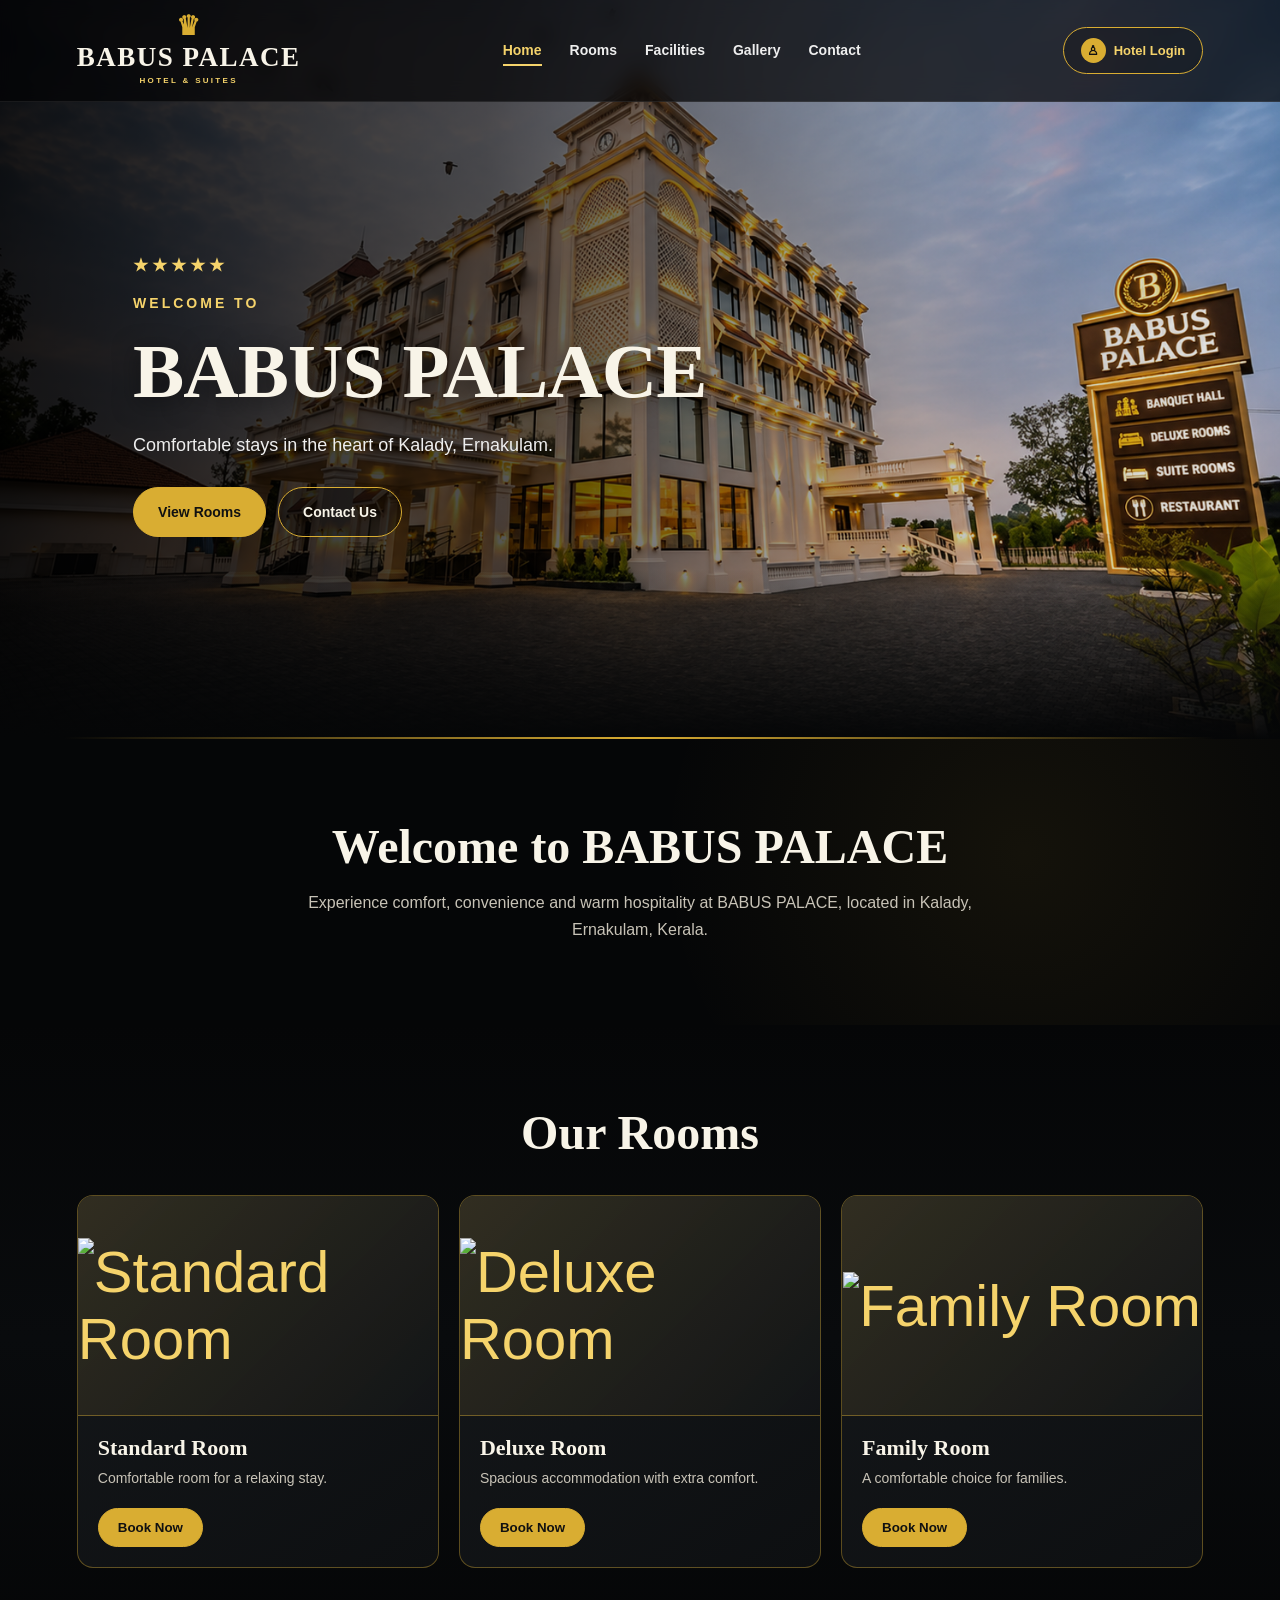
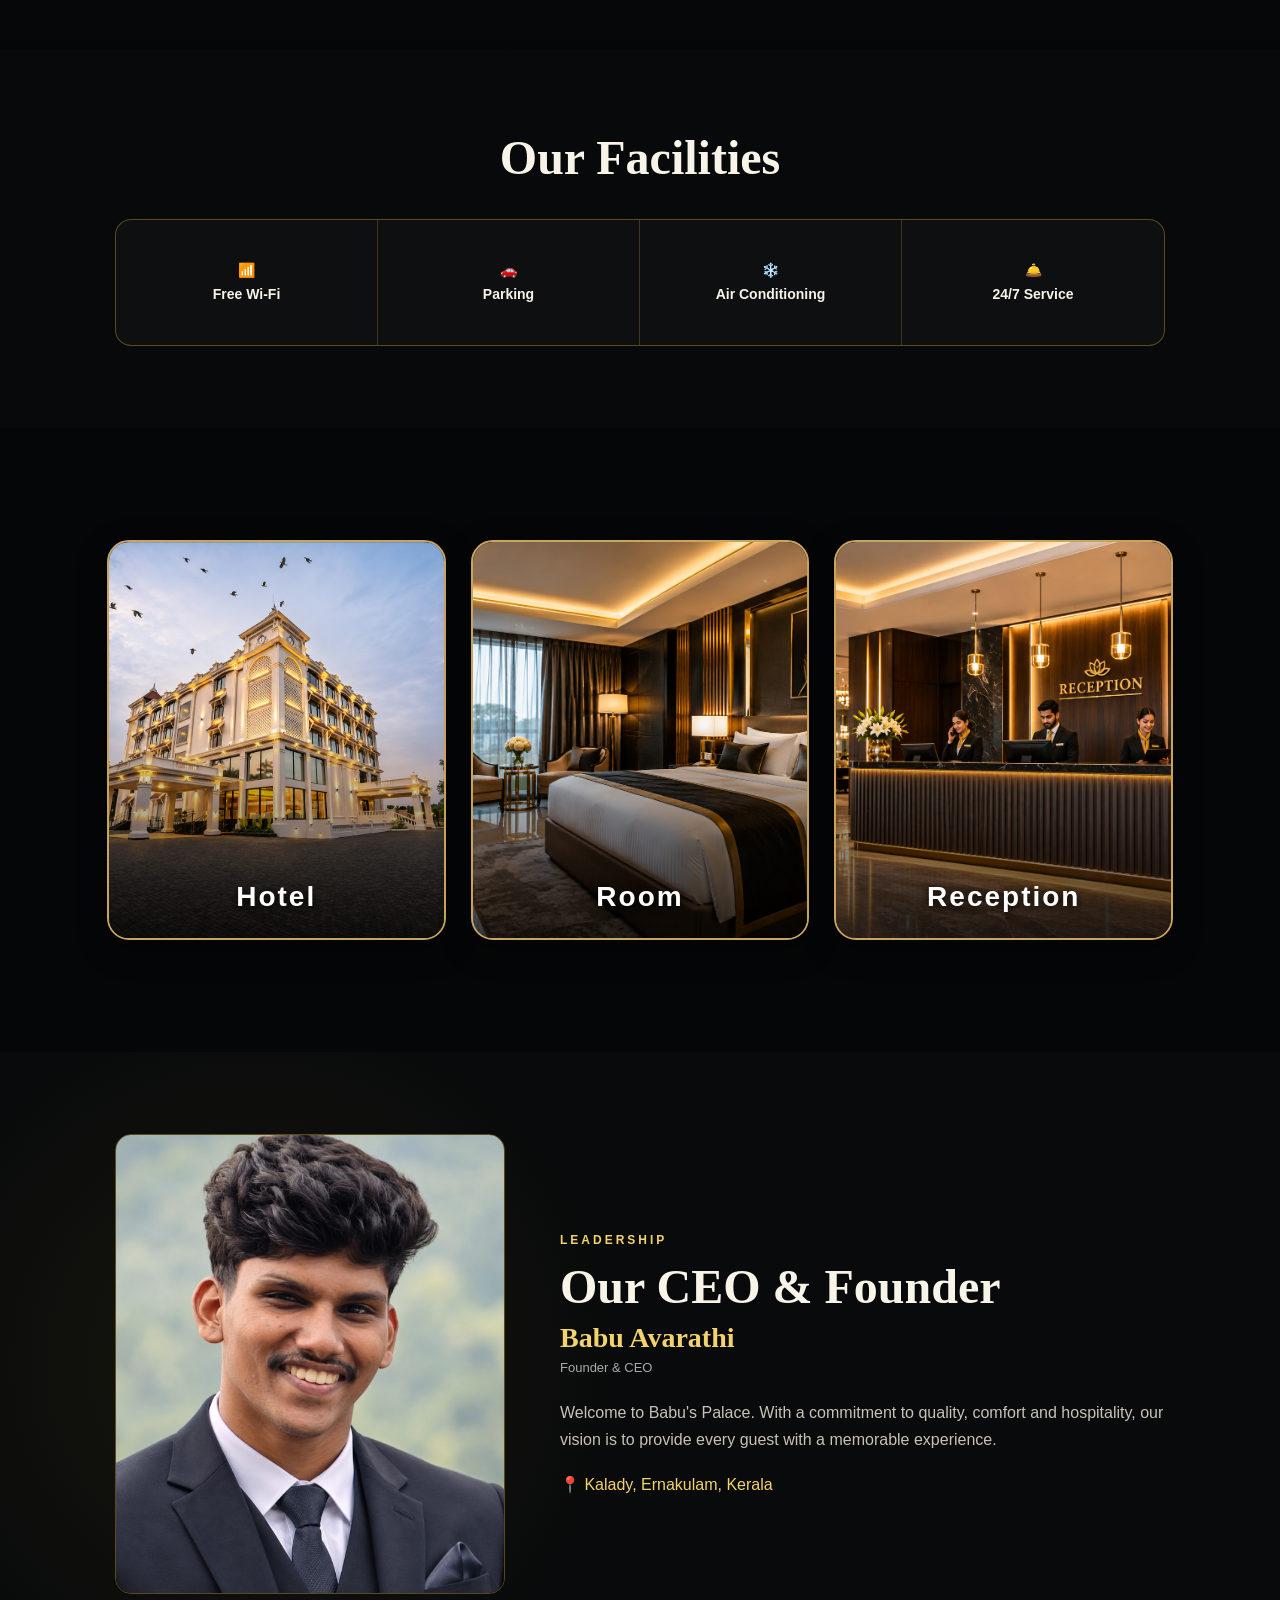
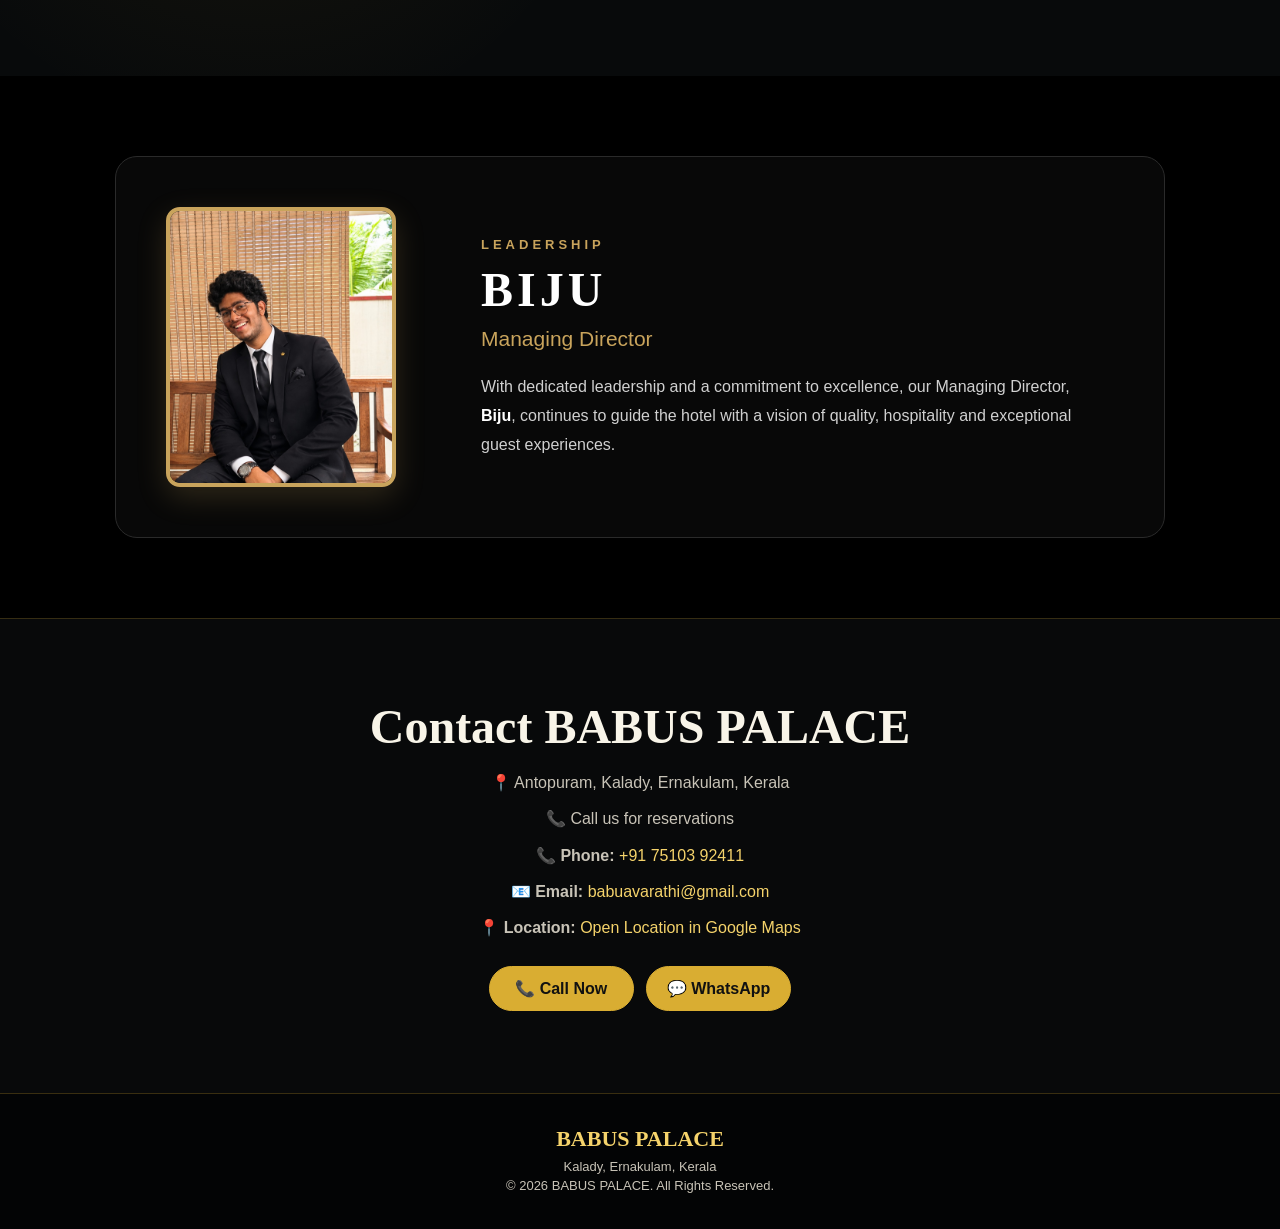
==== commit 9d8ece81: "Rename index_rooms_photos.html to index.html" ====
--- a/index.html
+++ b/index.html
@@ -83,7 +83,7 @@
             <div class="card">
 
                 <div class="room-image">
-                    🛏️
+                    <img src="standard-room.png" alt="Standard Room">
                 </div>
 
                 <h3>Standard Room</h3>
@@ -102,7 +102,7 @@
             <div class="card">
 
                 <div class="room-image">
-                    🛏️
+                    <img src="deluxe-room.png" alt="Deluxe Room">
                 </div>
 
                 <h3>Deluxe Room</h3>
@@ -121,7 +121,7 @@
             <div class="card">
 
                 <div class="room-image">
-                    🛏️
+                    <img src="family-room.png" alt="Family Room">
                 </div>
 
                 <h3>Family Room</h3>
--- a/style.css
+++ b/style.css
@@ -0,0 +1,1442 @@
+/* =========================================================
+   BABUS PALACE HOTEL & SUITES
+   LUXURY BLACK + GOLD RESPONSIVE DESIGN
+   ========================================================= */
+
+:root{
+    --gold:#d9ad32;
+    --gold-light:#f5d36b;
+    --gold-dark:#9b7418;
+    --black:#050607;
+    --black-2:#0b0d0f;
+    --card:#111417;
+    --white:#f8f4e8;
+    --muted:#c8c3b7;
+    --line:rgba(217,173,50,.38);
+    --serif:Georgia,"Times New Roman",serif;
+    --sans:Arial,Helvetica,sans-serif;
+}
+
+*{
+    box-sizing:border-box;
+    margin:0;
+    padding:0;
+}
+
+html{
+    scroll-behavior:smooth;
+    width:100%;
+    overflow-x:hidden;
+}
+
+body{
+    width:100%;
+    min-height:100vh;
+    overflow-x:hidden;
+    background:var(--black);
+    color:var(--white);
+    font-family:var(--sans);
+}
+
+a{
+    color:inherit;
+}
+
+img{
+    max-width:100%;
+    display:block;
+}
+
+/* =========================================================
+   HEADER
+   ========================================================= */
+
+header{
+    position:absolute;
+    top:0;
+    left:0;
+    right:0;
+    z-index:1000;
+
+    min-height:92px;
+    padding:16px 5%;
+
+    display:flex;
+    align-items:center;
+    justify-content:space-between;
+    gap:24px;
+
+    background:rgba(3,4,5,.72);
+    border-bottom:1px solid rgba(255,255,255,.08);
+
+    backdrop-filter:blur(10px);
+}
+
+.logo{
+    flex:0 0 auto;
+
+    color:var(--white)!important;
+    font-family:var(--serif);
+    font-size:27px;
+    font-weight:700;
+    letter-spacing:1.5px;
+    line-height:1;
+    text-align:center;
+    white-space:nowrap;
+}
+
+.logo::before{
+    content:"♛";
+    display:block;
+    color:var(--gold);
+    font-size:27px;
+    line-height:.8;
+    margin-bottom:6px;
+}
+
+.logo::after{
+    content:"HOTEL & SUITES";
+    display:block;
+    margin-top:5px;
+
+    color:var(--gold-light);
+    font:700 8px var(--sans);
+    letter-spacing:2.3px;
+}
+
+nav{
+    flex:1;
+
+    display:flex;
+    align-items:center;
+    justify-content:center;
+
+    gap:28px;
+}
+
+nav a{
+    position:relative;
+
+    padding:10px 0;
+
+    color:#eee!important;
+    text-decoration:none;
+
+    font-size:14px;
+    font-weight:600;
+    white-space:nowrap;
+}
+
+nav a::after{
+    content:"";
+
+    position:absolute;
+    left:0;
+    bottom:2px;
+
+    width:0;
+    height:2px;
+
+    background:var(--gold-light);
+
+    transition:.25s;
+}
+
+nav a:hover,
+nav a:first-child{
+    color:var(--gold-light)!important;
+}
+
+nav a:hover::after,
+nav a:first-child::after{
+    width:100%;
+}
+
+/* HOTEL LOGIN */
+
+.hotel-login{
+    flex:0 0 auto;
+
+    display:inline-flex!important;
+    align-items:center!important;
+    justify-content:center!important;
+
+    gap:8px!important;
+
+    padding:10px 17px!important;
+
+    border:1px solid var(--gold)!important;
+    border-radius:30px!important;
+
+    background:rgba(0,0,0,.2)!important;
+    color:var(--gold-light)!important;
+
+    text-decoration:none!important;
+
+    font-size:13px!important;
+    font-weight:700!important;
+
+    transition:.25s;
+}
+
+.hotel-login:hover{
+    background:var(--gold)!important;
+    color:#111!important;
+    transform:translateY(-2px);
+}
+
+.hotel-login-icon{
+    width:25px!important;
+    height:25px!important;
+
+    display:flex!important;
+    align-items:center!important;
+    justify-content:center!important;
+
+    border-radius:50%!important;
+
+    background:var(--gold)!important;
+    color:#111!important;
+
+    font-size:13px!important;
+}
+
+/* =========================================================
+   HERO
+   ========================================================= */
+
+.hero{
+    position:relative;
+
+    min-height:720px;
+    width:100%;
+
+    display:flex;
+    align-items:center;
+
+    overflow:hidden;
+
+    background:
+        linear-gradient(
+            90deg,
+            rgba(0,0,0,.90) 0%,
+            rgba(0,0,0,.68) 38%,
+            rgba(0,0,0,.25) 72%,
+            rgba(0,0,0,.08) 100%
+        ),
+        url("hotel.jpg") center/cover no-repeat;
+}
+
+.hero::before{
+    content:"";
+
+    position:absolute;
+    left:0;
+    right:0;
+    bottom:0;
+
+    height:170px;
+
+    background:linear-gradient(
+        transparent,
+        var(--black)
+    );
+}
+
+.hero::after{
+    content:"";
+
+    position:absolute;
+
+    left:5%;
+    right:5%;
+    bottom:0;
+
+    height:2px;
+
+    background:linear-gradient(
+        90deg,
+        transparent,
+        var(--gold),
+        transparent
+    );
+}
+
+.hero-content{
+    position:relative;
+    z-index:2;
+
+    width:min(1150px,90%);
+    margin:auto;
+
+    padding:150px 0 100px;
+}
+
+.welcome{
+    color:var(--gold-light)!important;
+
+    font-size:14px!important;
+    font-weight:700;
+
+    letter-spacing:3px!important;
+
+    margin-bottom:17px;
+}
+
+.welcome::before{
+    content:"★★★★★";
+
+    display:block;
+
+    color:var(--gold-light);
+
+    font-size:17px;
+    letter-spacing:4px;
+
+    margin-bottom:11px;
+}
+
+.hero h1{
+    max-width:700px;
+
+    margin:0 0 20px!important;
+
+    color:var(--white)!important;
+
+    font:
+        700
+        clamp(45px,6vw,78px)
+        /1.02
+        var(--serif)!important;
+
+    letter-spacing:-1px;
+
+    text-shadow:0 5px 25px rgba(0,0,0,.5);
+}
+
+.hero p:not(.welcome){
+    max-width:570px;
+
+    margin-bottom:27px!important;
+
+    color:#eee!important;
+
+    font-size:18px!important;
+    line-height:1.6!important;
+}
+
+/* =========================================================
+   HERO BUTTONS
+   IMPORTANT: YOUR HTML USES .buttons
+   ========================================================= */
+
+.buttons{
+    display:flex;
+    flex-wrap:wrap;
+    gap:12px;
+}
+
+.btn{
+    min-height:50px;
+
+    display:inline-flex;
+    align-items:center;
+    justify-content:center;
+
+    padding:13px 24px!important;
+
+    border:1px solid var(--gold)!important;
+    border-radius:30px!important;
+
+    background:var(--gold)!important;
+    color:#111!important;
+
+    text-decoration:none!important;
+
+    font-size:14px;
+    font-weight:700;
+
+    transition:.25s;
+}
+
+.btn:hover{
+    background:var(--gold-light)!important;
+    transform:translateY(-2px);
+}
+
+.btn.secondary{
+    background:rgba(0,0,0,.35)!important;
+    color:var(--white)!important;
+}
+
+/* =========================================================
+   ALL SECTIONS
+   ========================================================= */
+
+section{
+    position:relative;
+
+    width:100%;
+
+    padding:82px 5%;
+
+    background:var(--black);
+}
+
+section h2{
+    color:var(--white)!important;
+
+    font:
+        700
+        clamp(32px,4vw,48px)
+        /1.1
+        var(--serif)!important;
+
+    margin-bottom:15px;
+}
+
+section p{
+    color:var(--muted);
+    line-height:1.7;
+}
+
+/* =========================================================
+   ABOUT
+   ========================================================= */
+
+.about{
+    background:
+        radial-gradient(
+            circle at 80% 40%,
+            rgba(217,173,50,.07),
+            transparent 35%
+        ),
+        var(--black)!important;
+
+    text-align:center;
+}
+
+.about p{
+    max-width:720px;
+    margin:auto;
+}
+
+/* =========================================================
+   ROOMS
+   IMPORTANT: YOUR HTML USES .cards AND .card
+   ========================================================= */
+
+#rooms{
+    background:
+        linear-gradient(
+            180deg,
+            var(--black),
+            #090b0d,
+            var(--black)
+        );
+}
+
+#rooms > h2{
+    text-align:center;
+}
+
+.cards{
+    width:min(1150px,100%);
+
+    margin:35px auto 0;
+
+    display:grid;
+
+    grid-template-columns:
+        repeat(3,minmax(0,1fr));
+
+    gap:20px;
+}
+
+.card{
+    overflow:hidden;
+
+    background:
+        linear-gradient(
+            145deg,
+            #15181b,
+            #0d0f11
+        )!important;
+
+    border:1px solid var(--line)!important;
+
+    border-radius:16px!important;
+
+    transition:.3s ease;
+
+    text-align:left;
+}
+
+.card:hover{
+    transform:translateY(-7px);
+
+    border-color:var(--gold)!important;
+
+    box-shadow:
+        0 18px 40px rgba(0,0,0,.55);
+}
+
+/* ROOM IMAGE */
+
+.room-image{
+    width:100%;
+    height:220px;
+
+    display:flex;
+    align-items:center;
+    justify-content:center;
+
+    background:
+        linear-gradient(
+            135deg,
+            rgba(217,173,50,.13),
+            rgba(0,0,0,.25)
+        ),
+        #181b1e;
+
+    color:var(--gold-light);
+
+    font-size:58px;
+
+    border-bottom:1px solid var(--line);
+}
+
+.card h3{
+    padding:19px 20px 6px;
+
+    color:var(--white)!important;
+
+    font:
+        700
+        22px
+        var(--serif)!important;
+}
+
+.card p{
+    padding:0 20px 17px;
+
+    color:var(--muted)!important;
+
+    font-size:14px;
+}
+
+.card button{
+    margin:0 20px 20px;
+
+    padding:11px 19px;
+
+    border:1px solid var(--gold);
+
+    border-radius:25px;
+
+    background:var(--gold);
+
+    color:#111;
+
+    font-weight:700;
+
+    cursor:pointer;
+
+    transition:.25s;
+}
+
+.card button:hover{
+    background:var(--gold-light);
+
+    transform:translateY(-2px);
+}
+
+/* =========================================================
+   FACILITIES
+   IMPORTANT: YOUR HTML USES .facility-grid
+   ========================================================= */
+
+.facilities{
+    background:#07090a!important;
+}
+
+#facilities > h2{
+    text-align:center;
+}
+
+.facility-grid{
+    width:min(1050px,100%);
+
+    margin:35px auto 0;
+
+    display:grid;
+
+    grid-template-columns:
+        repeat(4,1fr);
+
+    border:1px solid var(--line);
+
+    border-radius:16px;
+
+    overflow:hidden;
+
+    background:#0d0f11;
+}
+
+.facility-grid > div{
+    min-height:125px;
+
+    padding:25px 12px;
+
+    display:flex;
+
+    flex-direction:column;
+
+    align-items:center;
+    justify-content:center;
+
+    text-align:center;
+
+    color:var(--white);
+
+    font-size:14px;
+
+    font-weight:700;
+
+    line-height:1.7;
+
+    border-right:
+        1px solid
+        rgba(217,173,50,.25);
+}
+
+.facility-grid > div:last-child{
+    border-right:0;
+}
+
+/* =========================================================
+   GALLERY
+   IMPORTANT: YOUR HTML USES .gallery-box
+   ========================================================= */
+
+#gallery{
+    background:var(--black);
+}
+
+#gallery > h2{
+    text-align:center;
+}
+
+.gallery{
+    width:min(1150px,100%);
+
+    margin:35px auto 0;
+
+    display:grid;
+
+    grid-template-columns:
+        repeat(3,1fr);
+
+    gap:18px;
+}
+
+.gallery-box{
+    min-height:230px;
+
+    display:flex;
+
+    align-items:center;
+    justify-content:center;
+
+    border:1px solid var(--line);
+
+    border-radius:14px;
+
+    background:
+        linear-gradient(
+            135deg,
+            rgba(217,173,50,.12),
+            rgba(0,0,0,.5)
+        ),
+        #15181a;
+
+    color:var(--gold-light);
+
+    font-family:var(--serif);
+
+    font-size:20px;
+
+    text-align:center;
+
+    transition:.3s;
+}
+
+.gallery-box:hover{
+    transform:translateY(-5px);
+
+    border-color:var(--gold);
+
+    box-shadow:
+        0 15px 35px rgba(0,0,0,.45);
+}
+
+/* =========================================================
+   CEO SECTION
+   ========================================================= */
+
+.ceo-section{
+    background:
+        radial-gradient(
+            circle at 20% 50%,
+            rgba(217,173,50,.08),
+            transparent 35%
+        ),
+        #080a0b!important;
+}
+
+.ceo-container{
+    width:min(1050px,100%);
+
+    margin:auto;
+
+    display:grid;
+
+    grid-template-columns:
+        minmax(260px,390px)
+        1fr;
+
+    gap:55px;
+
+    align-items:center;
+}
+
+.ceo-photo img{
+    width:100%;
+
+    height:460px;
+
+    object-fit:cover;
+
+    object-position:center;
+
+    border:1px solid var(--line);
+
+    border-radius:16px;
+}
+
+.ceo-label{
+    color:var(--gold-light)!important;
+
+    font-size:12px;
+
+    font-weight:700;
+
+    letter-spacing:3px;
+
+    margin-bottom:10px;
+}
+
+.ceo-details h2{
+    margin-bottom:8px;
+}
+
+.ceo-details h3{
+    color:var(--gold-light);
+
+    font:
+        700
+        28px
+        var(--serif);
+
+    margin-bottom:3px;
+}
+
+.ceo-title{
+    color:#aaa!important;
+
+    font-size:13px;
+
+    margin-bottom:20px;
+}
+
+.ceo-location{
+    margin-top:18px;
+
+    color:var(--gold-light)!important;
+}
+
+/* =========================================================
+   CONTACT
+   ========================================================= */
+
+.contact-section{
+    text-align:center;
+
+    border-top:
+        1px solid
+        rgba(217,173,50,.22);
+
+    background:#08090a!important;
+}
+
+.contact-section > p{
+    margin:9px auto;
+}
+
+.contact-section a{
+    color:var(--gold-light);
+
+    text-decoration:none;
+}
+
+.contact-section a:hover{
+    text-decoration:underline;
+}
+
+.contact-buttons{
+    margin-top:25px;
+
+    display:flex;
+
+    justify-content:center;
+
+    flex-wrap:wrap;
+
+    gap:12px;
+}
+
+.contact-buttons a{
+    display:inline-flex;
+
+    align-items:center;
+    justify-content:center;
+
+    min-width:145px;
+
+    padding:12px 20px;
+
+    border:1px solid var(--gold);
+
+    border-radius:28px;
+
+    background:var(--gold);
+
+    color:#111!important;
+
+    font-weight:700;
+
+    text-decoration:none!important;
+
+    transition:.25s;
+}
+
+.contact-buttons a:hover{
+    background:var(--gold-light);
+
+    transform:translateY(-2px);
+}
+
+/* =========================================================
+   FOOTER
+   ========================================================= */
+
+footer{
+    width:100%;
+
+    padding:32px 5%;
+
+    text-align:center;
+
+    background:#030405;
+
+    border-top:
+        1px solid
+        rgba(217,173,50,.25);
+}
+
+footer h3{
+    color:var(--gold-light);
+
+    font:
+        700
+        22px
+        var(--serif);
+
+    margin-bottom:7px;
+}
+
+footer p{
+    color:var(--muted);
+
+    font-size:13px;
+
+    margin:4px 0;
+}
+
+/* =========================================================
+   WINDOWS / DESKTOP
+   ========================================================= */
+
+@media (min-width:1000px){
+
+    header{
+        padding-left:6%;
+        padding-right:6%;
+    }
+
+    section{
+        padding-left:6%;
+        padding-right:6%;
+    }
+
+    .hero-content{
+        padding-top:170px;
+        padding-bottom:120px;
+    }
+}
+
+/* =========================================================
+   TABLET
+   ========================================================= */
+
+@media (max-width:900px){
+
+    nav{
+        gap:16px;
+    }
+
+    nav a{
+        font-size:12px;
+    }
+
+    .cards{
+        grid-template-columns:
+            repeat(2,minmax(0,1fr));
+    }
+
+    .facility-grid{
+        grid-template-columns:
+            repeat(2,1fr);
+    }
+
+    .facility-grid > div:nth-child(2){
+        border-right:0;
+    }
+
+    .facility-grid > div:nth-child(-n+2){
+        border-bottom:
+            1px solid
+            rgba(217,173,50,.25);
+    }
+
+    .gallery{
+        grid-template-columns:
+            repeat(2,1fr);
+    }
+
+    .ceo-container{
+        grid-template-columns:1fr;
+
+        max-width:650px;
+    }
+
+    .ceo-photo img{
+        height:420px;
+    }
+}
+
+/* =========================================================
+   MOBILE
+   ========================================================= */
+
+@media (max-width:600px){
+
+    header{
+        min-height:68px;
+
+        padding:10px 12px;
+
+        gap:9px;
+    }
+
+    .logo{
+        font-size:17px;
+
+        letter-spacing:1px;
+    }
+
+    .logo::before{
+        font-size:20px;
+
+        margin-bottom:3px;
+    }
+
+    .logo::after{
+        font-size:5.5px;
+
+        letter-spacing:1.2px;
+
+        margin-top:3px;
+    }
+
+    nav{
+        gap:10px;
+
+        overflow:hidden;
+    }
+
+    nav a{
+        font-size:9px;
+
+        padding:7px 0;
+    }
+
+    .hotel-login{
+        padding:6px 8px!important;
+
+        gap:4px!important;
+
+        font-size:10px!important;
+    }
+
+    .hotel-login-icon{
+        width:20px!important;
+
+        height:20px!important;
+
+        font-size:10px!important;
+    }
+
+    /* HERO */
+
+    .hero{
+        min-height:650px;
+
+        align-items:flex-end;
+
+        background-position:center;
+    }
+
+    .hero-content{
+        width:90%;
+
+        padding:150px 0 65px;
+    }
+
+    .welcome{
+        font-size:10px!important;
+
+        letter-spacing:2.5px!important;
+    }
+
+    .welcome::before{
+        font-size:14px;
+    }
+
+    .hero h1{
+        font-size:40px!important;
+
+        max-width:340px;
+    }
+
+    .hero p:not(.welcome){
+        font-size:14px!important;
+
+        max-width:330px;
+    }
+
+    .buttons{
+        gap:8px;
+    }
+
+    .btn{
+        min-height:44px;
+
+        padding:10px 15px!important;
+
+        font-size:11px;
+    }
+
+    /* SECTIONS */
+
+    section{
+        padding:58px 17px;
+    }
+
+    section h2{
+        font-size:30px!important;
+    }
+
+    /* ROOMS */
+
+    .cards{
+        grid-template-columns:1fr;
+
+        gap:16px;
+    }
+
+    .room-image{
+        height:205px;
+    }
+
+    /* FACILITIES */
+
+    .facility-grid{
+        grid-template-columns:
+            repeat(2,1fr);
+    }
+
+    .facility-grid > div{
+        min-height:100px;
+
+        font-size:12px;
+
+        padding:16px 7px;
+    }
+
+    /* GALLERY */
+
+    .gallery{
+        grid-template-columns:1fr;
+
+        gap:14px;
+    }
+
+    .gallery-box{
+        min-height:190px;
+    }
+
+    /* CEO */
+
+    .ceo-container{
+        gap:28px;
+    }
+
+    .ceo-photo img{
+        height:390px;
+    }
+
+    .ceo-details h3{
+        font-size:25px;
+    }
+
+    /* CONTACT */
+
+    .contact-buttons a{
+        width:100%;
+
+        max-width:280px;
+    }
+}
+
+/* =========================================================
+   VERY SMALL PHONES
+   ========================================================= */
+
+@media (max-width:390px){
+
+    header{
+        padding:9px 8px;
+    }
+
+    .logo{
+        font-size:14px;
+    }
+
+    nav{
+        gap:7px;
+    }
+
+    nav a{
+        font-size:8px;
+    }
+
+    .hotel-login span:last-child{
+        display:none;
+    }
+
+    .hotel-login{
+        padding:5px 7px!important;
+    }
+
+    .hero{
+        min-height:620px;
+    }
+
+    .hero-content{
+        padding-bottom:55px;
+    }
+
+    .hero h1{
+        font-size:35px!important;
+    }
+
+    .btn{
+        padding:9px 12px!important;
+    }
+}
+/* =========================================
+   MANAGING DIRECTOR - PREMIUM BLACK DESIGN
+========================================= */
+
+.md-section {
+    padding: 80px 20px;
+    background: #000000;
+}
+
+.md-container {
+    max-width: 1050px;
+    margin: auto;
+    display: flex;
+    align-items: center;
+    gap: 55px;
+    background: #080808;
+    padding: 50px;
+    border-radius: 22px;
+    border: 1px solid #2a2a2a;
+    box-shadow: 0 15px 45px rgba(0, 0, 0, 0.6);
+}
+
+.md-photo {
+    flex: 0 0 260px;
+    text-align: center;
+}
+
+.md-photo img {
+    width: 230px;
+    height: 280px;
+    object-fit: cover;
+    border-radius: 14px;
+    border: 4px solid #c9a45c;
+    box-shadow: 0 10px 30px rgba(201, 164, 92, 0.20);
+}
+
+.md-content {
+    flex: 1;
+}
+
+.md-label {
+    display: inline-block;
+    font-size: 13px;
+    letter-spacing: 4px;
+    color: #c9a45c !important;
+    font-weight: 700;
+    margin-bottom: 12px;
+}
+
+.md-content h2 {
+    margin: 0 !important;
+    padding: 0 !important;
+    font-size: 48px !important;
+    line-height: 1.1 !important;
+    letter-spacing: 4px !important;
+    color: #ffffff !important;
+    opacity: 1 !important;
+    text-shadow: none !important;
+}
+
+.md-content h3 {
+    margin: 10px 0 22px !important;
+    font-size: 21px !important;
+    font-weight: 500 !important;
+    color: #c9a45c !important;
+}
+
+.md-content p {
+    font-size: 16px;
+    line-height: 1.8;
+    color: #d0d0d0 !important;
+    max-width: 600px;
+}
+
+.md-content strong {
+    color: #ffffff !important;
+}
+
+/* =========================================
+   MOBILE
+========================================= */
+
+@media (max-width: 768px) {
+
+    .md-section {
+        padding: 55px 15px;
+    }
+
+    .md-container {
+        flex-direction: column;
+        text-align: center;
+        gap: 30px;
+        padding: 35px 20px;
+        border-radius: 20px;
+    }
+
+    .md-photo {
+        flex: none;
+    }
+
+    .md-photo img {
+        width: 190px;
+        height: 235px;
+    }
+
+    .md-content h2 {
+        font-size: 38px !important;
+        letter-spacing: 3px !important;
+        color: #ffffff !important;
+    }
+
+    .md-content h3 {
+        font-size: 19px !important;
+    }
+
+    .md-content p {
+        font-size: 15px;
+        line-height: 1.8;
+    }
+}
+/* =================================
+   HOTEL PHOTO GALLERY
+================================= */
+
+.gallery-container {
+    display: flex;
+    flex-direction: column;
+    gap: 30px;
+    padding: 30px;
+    max-width: 1200px;
+    margin: auto;
+}
+
+.gallery-card {
+    position: relative;
+    width: 100%;
+    height: 360px;
+    overflow: hidden;
+    border-radius: 22px;
+    border: 2px solid #c9a45c;
+    background: #111;
+    box-shadow: 0 10px 30px rgba(0, 0, 0, 0.4);
+}
+
+.gallery-card img {
+    width: 100%;
+    height: 100%;
+    object-fit: cover;
+    display: block;
+}
+
+.gallery-card::after {
+    content: "";
+    position: absolute;
+    inset: 0;
+    background: linear-gradient(
+        to top,
+        rgba(0, 0, 0, 0.75),
+        transparent 55%
+    );
+}
+
+.gallery-title {
+    position: absolute;
+    bottom: 25px;
+    left: 0;
+    right: 0;
+    z-index: 2;
+    text-align: center;
+    color: #ffffff;
+    font-size: 28px;
+    font-weight: 600;
+    letter-spacing: 2px;
+    text-shadow: 0 2px 8px #000;
+}
+
+/* DESKTOP */
+@media (min-width: 769px) {
+
+    .gallery-container {
+        display: grid;
+        grid-template-columns: repeat(3, 1fr);
+        gap: 25px;
+    }
+
+    .gallery-card {
+        height: 400px;
+    }
+}
+
+/* MOBILE */
+@media (max-width: 768px) {
+
+    .gallery-container {
+        padding: 20px 15px;
+        gap: 25px;
+    }
+
+    .gallery-card {
+        height: 300px;
+        border-radius: 18px;
+    }
+
+    .gallery-title {
+        font-size: 24px;
+        bottom: 20px;
+    }
+}
+
+
+
+
+/* WORKING BOOKING / GALLERY / TOP CONTROLS */
+body.modal-open { overflow:hidden; }
+.site-modal {
+  position:fixed; inset:0; z-index:9999; display:none;
+  align-items:center; justify-content:center; padding:20px;
+  background:rgba(0,0,0,.82); backdrop-filter:blur(8px);
+}
+.site-modal.show { display:flex; }
+.site-modal-box {
+  width:min(560px,100%); max-height:92vh; overflow-y:auto;
+  padding:30px; position:relative; border:1px solid var(--gold);
+  border-radius:20px; background:#0c0e10;
+}
+.modal-close {
+  position:absolute; top:12px; right:15px; width:38px; height:38px;
+  border:1px solid var(--gold); border-radius:50%; background:transparent;
+  color:var(--gold-light); font-size:26px; cursor:pointer;
+}
+.modal-label { color:var(--gold-light)!important; font-size:11px; font-weight:700; letter-spacing:3px; }
+#bookingForm { display:grid; gap:14px; }
+#bookingForm label { display:grid; gap:7px; color:var(--white); font-size:13px; font-weight:700; }
+#bookingForm input {
+  width:100%; padding:12px 13px; border:1px solid rgba(217,173,50,.45);
+  border-radius:10px; background:#15181b; color:white; outline:none;
+}
+#bookingForm input:focus { border-color:var(--gold-light); }
+.form-row { display:grid; grid-template-columns:1fr 1fr; gap:12px; }
+.booking-submit {
+  padding:13px 20px; border:0; border-radius:28px;
+  background:var(--gold); color:#111; font-weight:800; cursor:pointer;
+}
+.booking-submit:hover { background:var(--gold-light); }
+.booking-note { margin-top:14px; font-size:12px; text-align:center; }
+.lightbox-box { position:relative; width:min(1000px,95vw); text-align:center; }
+.lightbox-box img {
+  width:100%; max-height:82vh; object-fit:contain;
+  border:1px solid var(--gold); border-radius:15px;
+}
+.lightbox-box p { margin-top:10px; color:var(--gold-light); font-weight:700; }
+.back-to-top {
+  position:fixed; right:20px; bottom:20px; z-index:3000;
+  width:45px; height:45px; display:grid; place-items:center;
+  border:1px solid var(--gold); border-radius:50%; background:var(--gold);
+  color:#111; font-size:22px; font-weight:800; cursor:pointer;
+  opacity:0; visibility:hidden; transform:translateY(15px); transition:.25s;
+}
+.back-to-top.visible { opacity:1; visibility:visible; transform:translateY(0); }
+.ceo-location a { color:var(--gold-light); text-decoration:none; }
+.gallery-card img { cursor:zoom-in; }
+@media(max-width:600px) {
+  .site-modal-box { padding:25px 18px; }
+  .form-row { grid-template-columns:1fr; }
+}
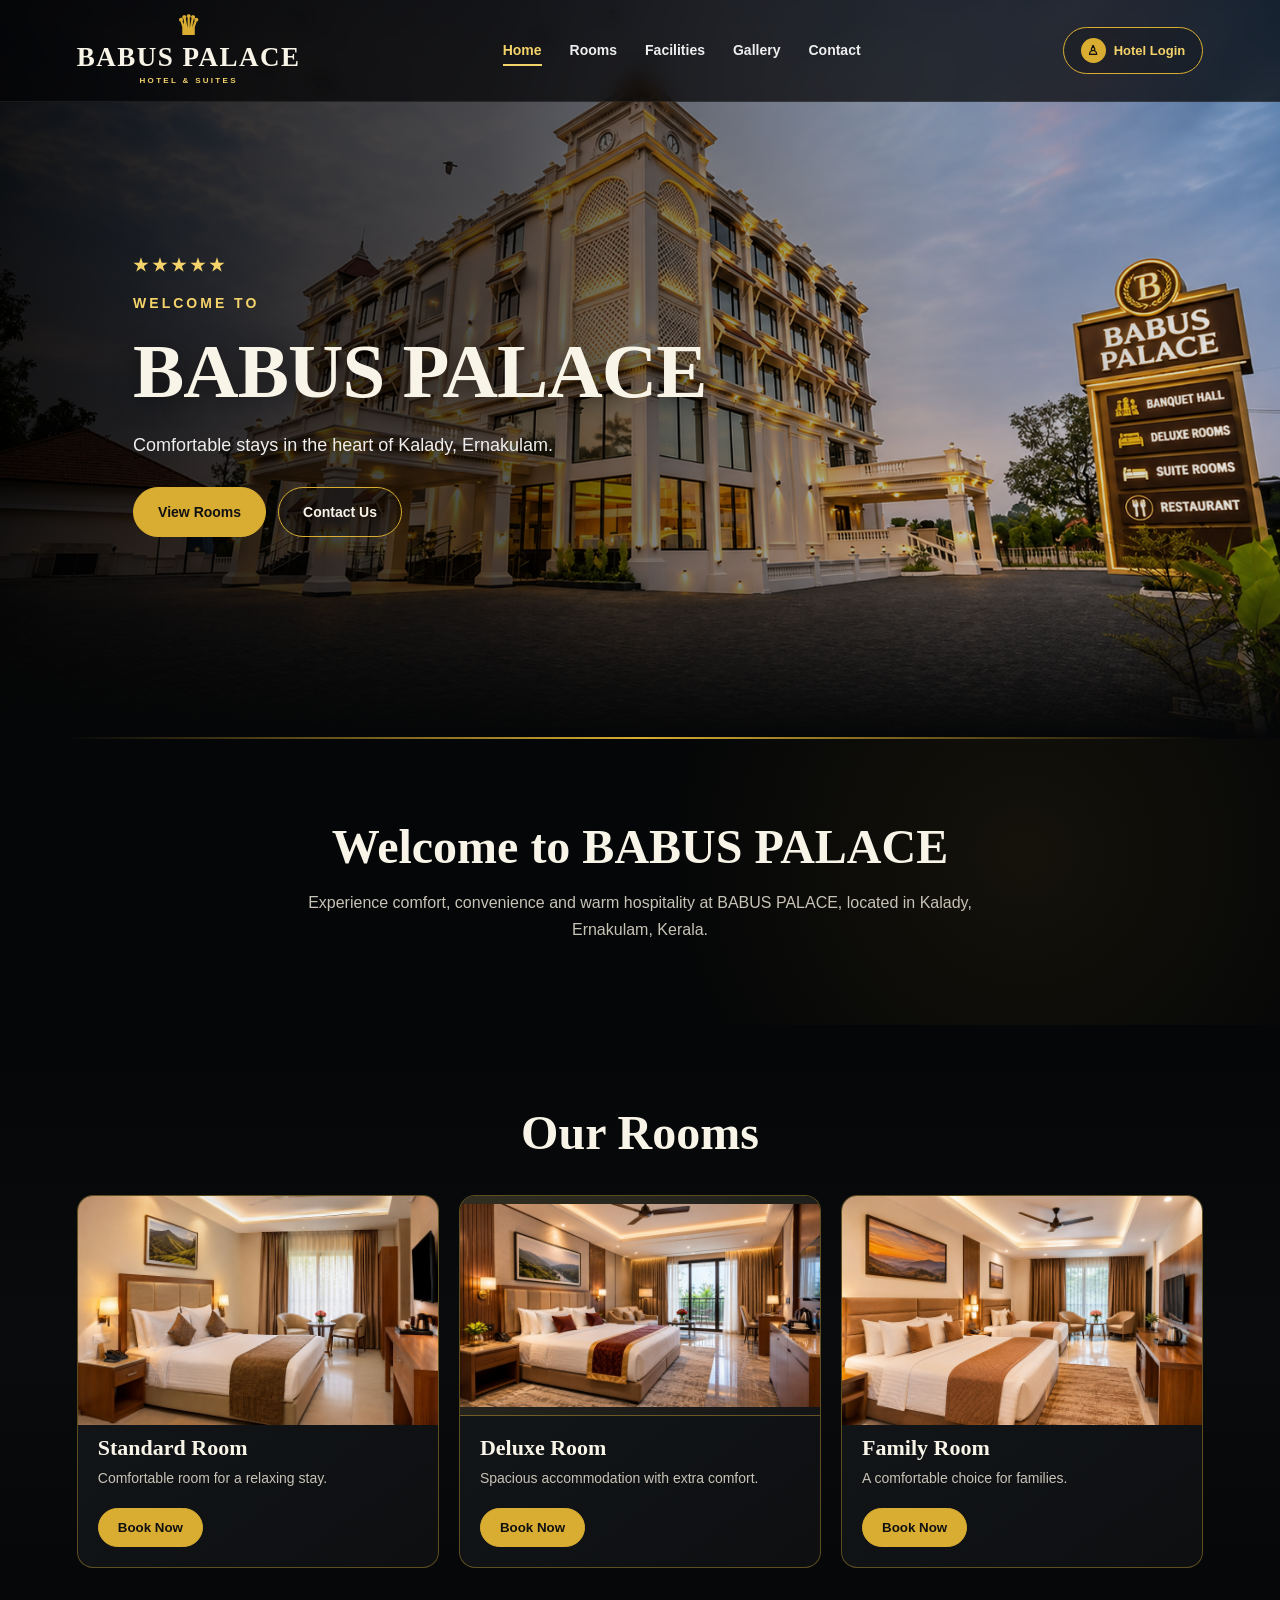
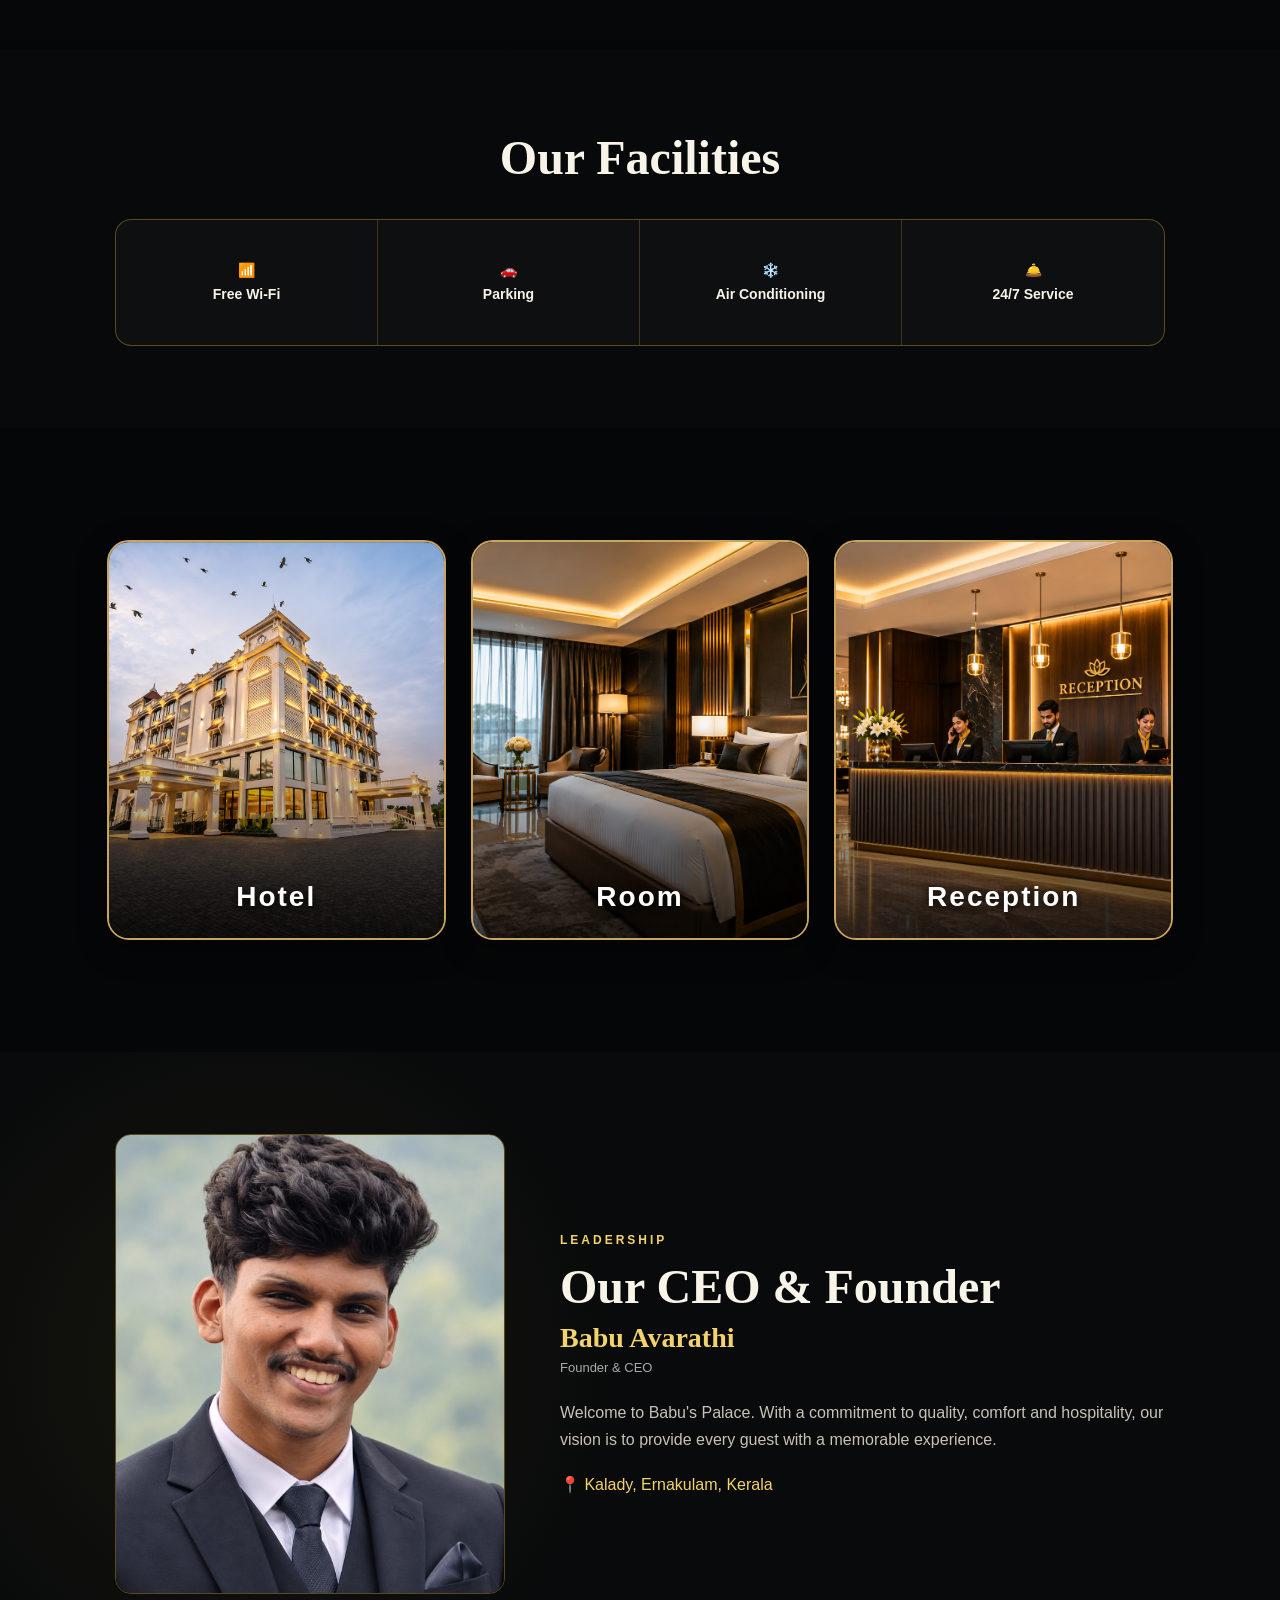
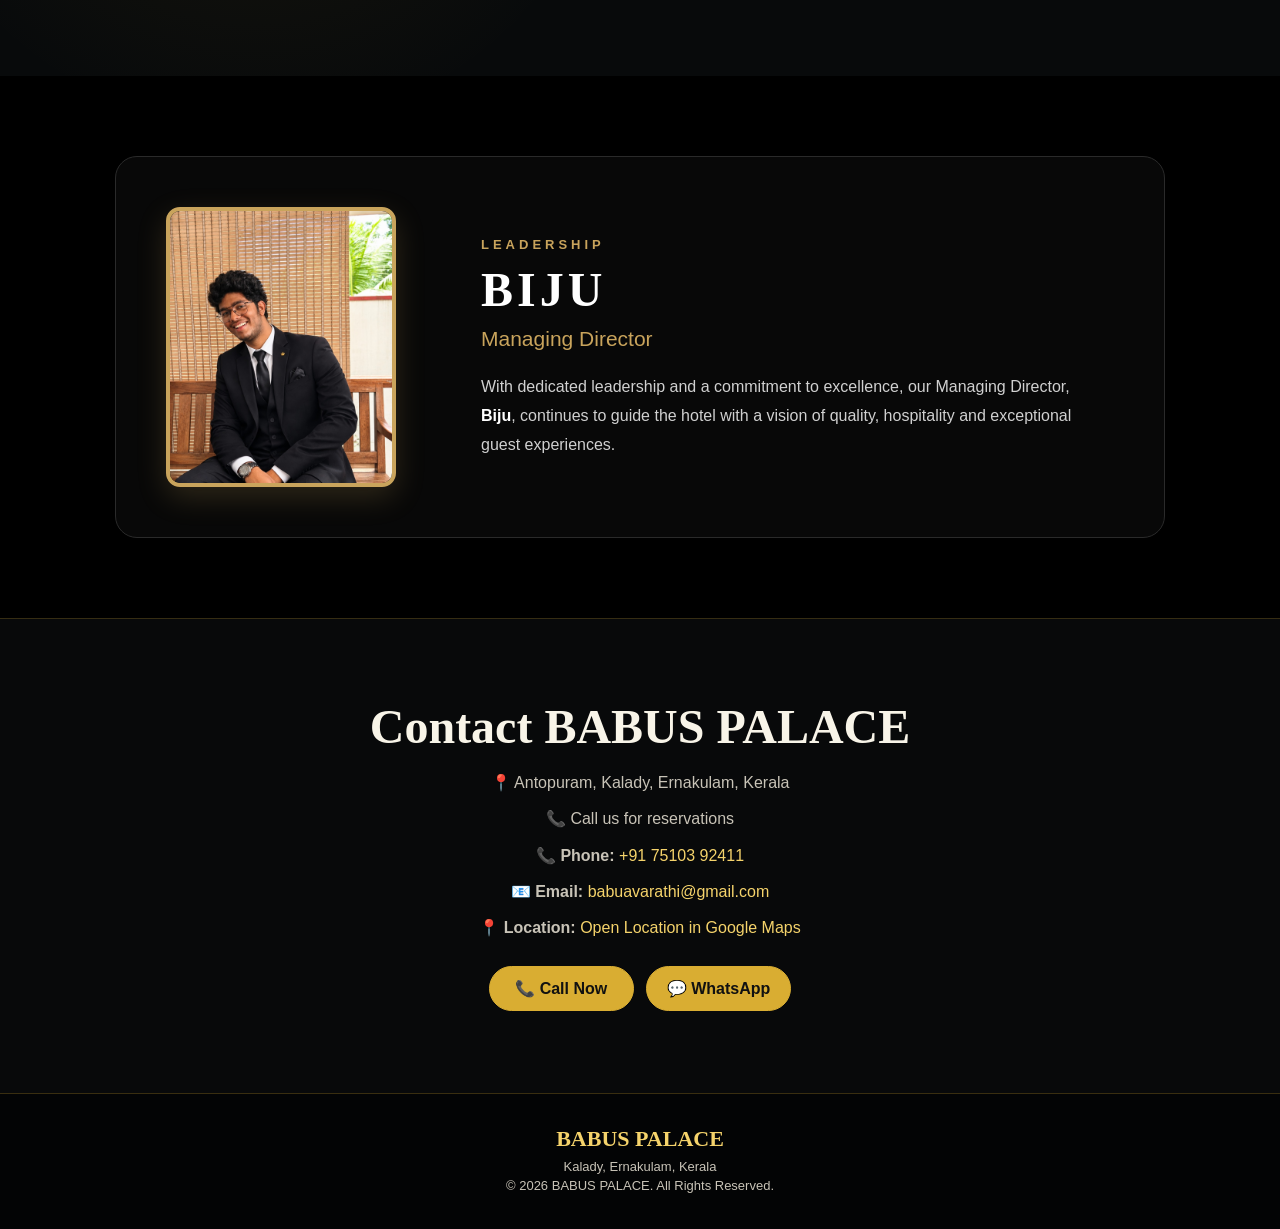
==== commit 9aea57c0: "Modify booking button and integrate Razorpay Updated the booking button text and added Razorpay scri" ====
--- a/index.html
+++ b/index.html
@@ -316,9 +316,11 @@
           </div>
           <label>Guest name <input name="name" type="text" placeholder="Your full name" required></label>
           <label>Email <input name="email" type="email" placeholder="you@example.com" required></label>
-          <button class="booking-submit" type="submit">Confirm Booking</button>
+          <button class="booking-submit" type="submit">Pay & Confirm Booking</button>
         </form>
-        <p class="booking-note">Submitting opens WhatsApp with your booking request for confirmation.</p>
+        <p class="booking-note">
+    Complete the secure Razorpay payment to confirm your booking.
+</p>
       </div>
     </div>
 
@@ -333,7 +335,8 @@
 
     <button id="backToTop" class="back-to-top" type="button" aria-label="Back to top">↑</button>
 
-    <script src="script.js"></script>
+    <script src="https://checkout.razorpay.com/v1/checkout.js"></script>
+<script src="script.js"></script>
     
 </body>
 </html>
